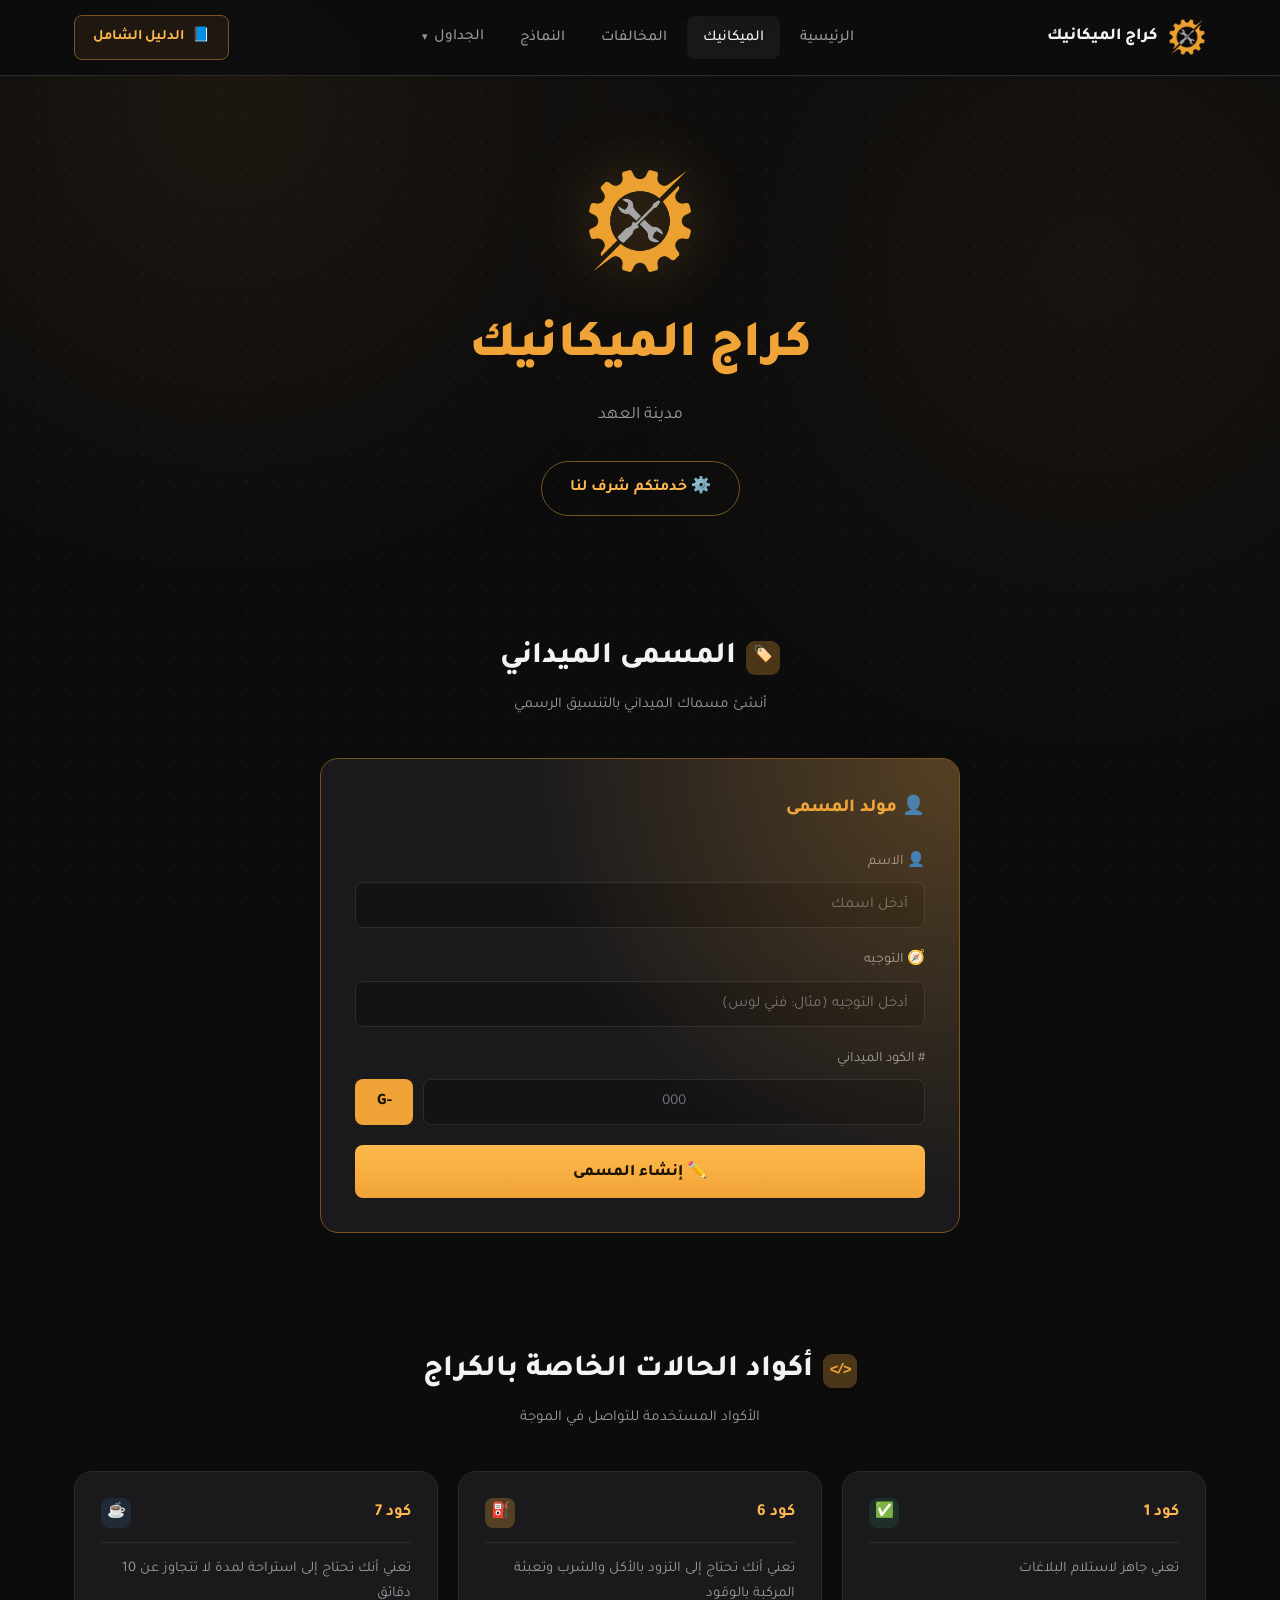
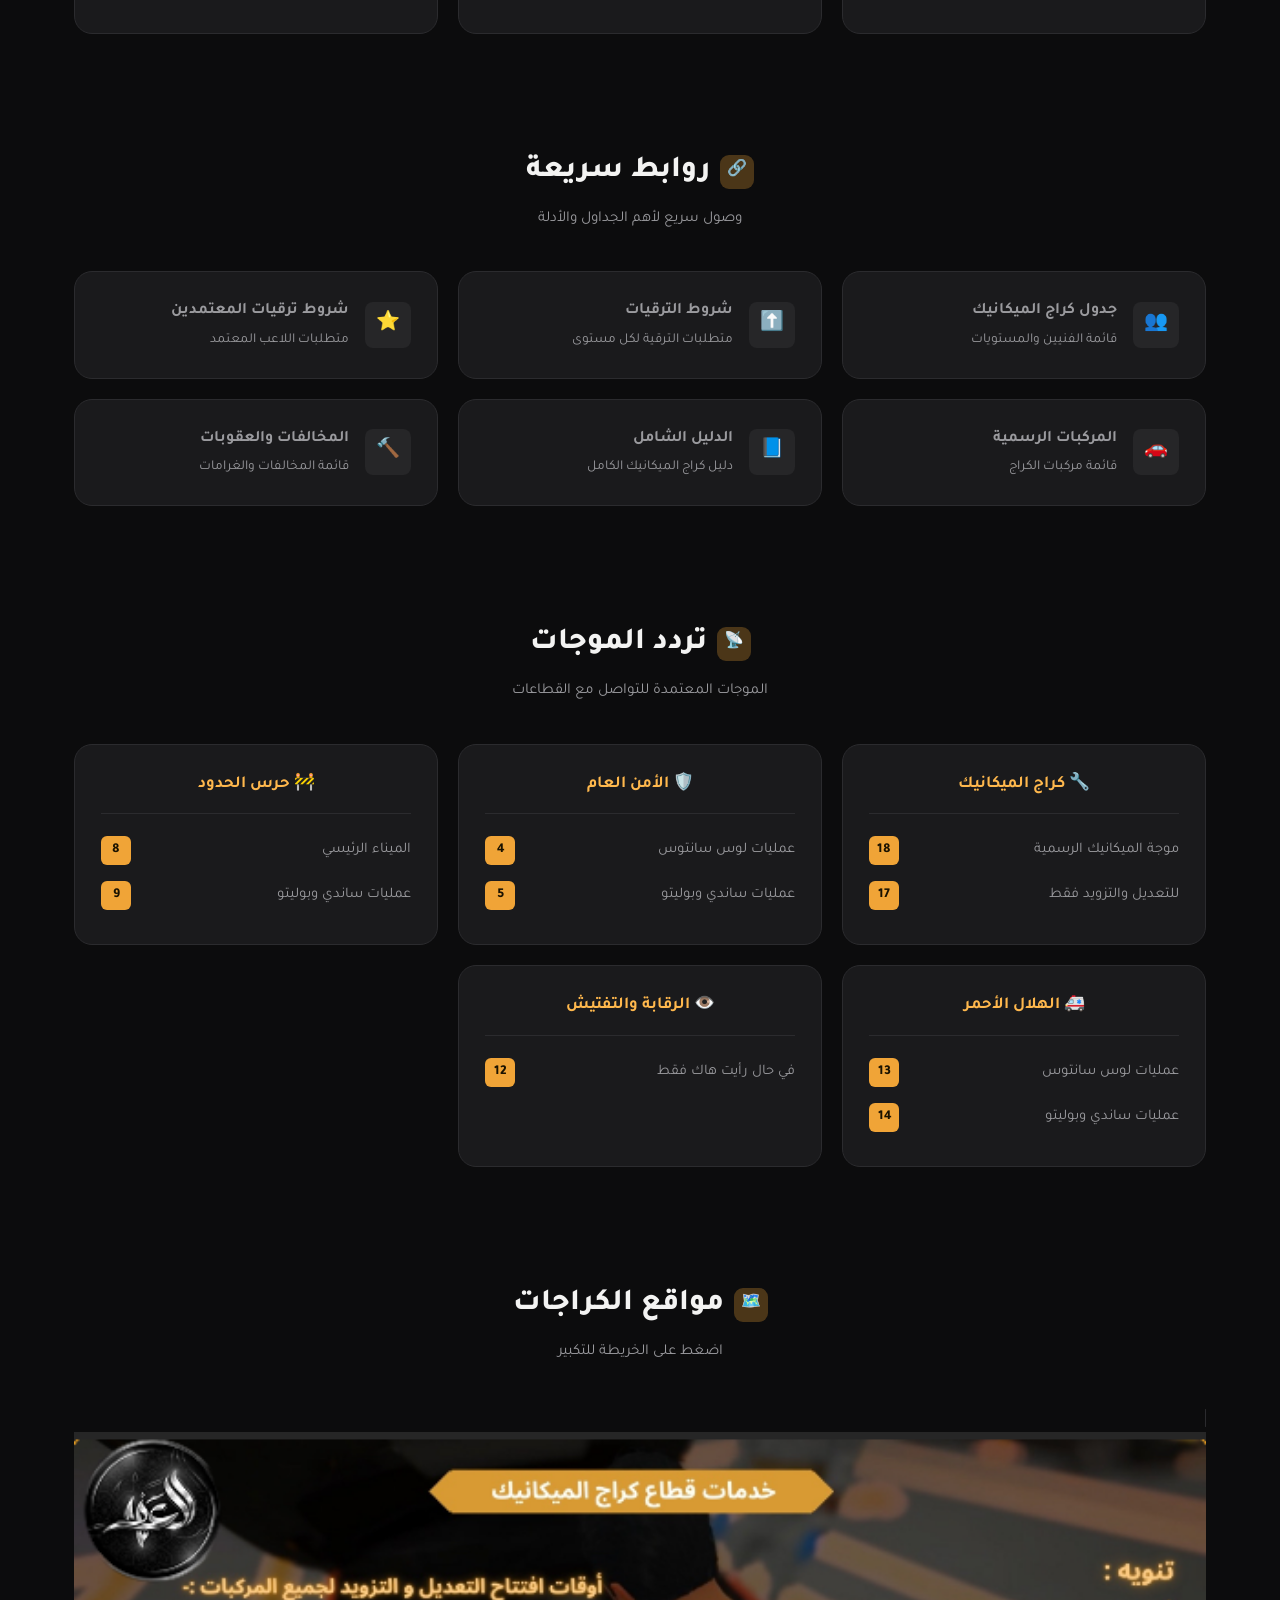
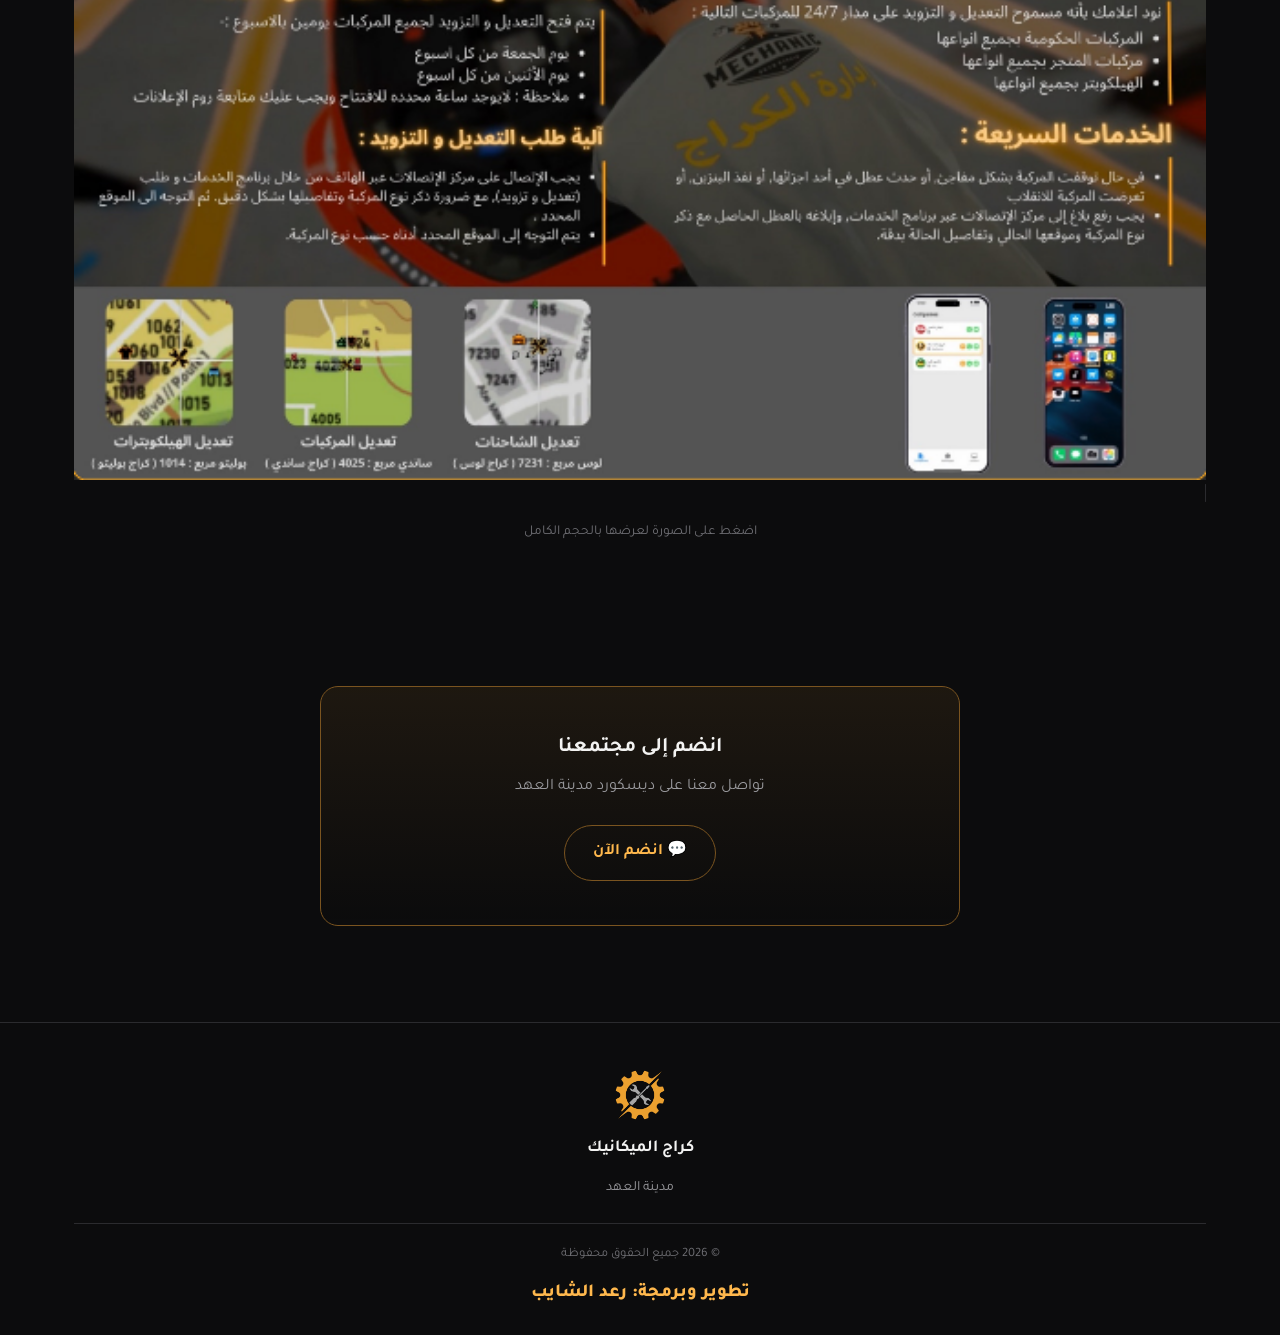
==== index.html @ 624be12e "Add files via upload" ====
<!DOCTYPE html>
<html lang="ar" dir="rtl">
<head>
<meta charset="UTF-8">
<meta name="viewport" content="width=device-width, initial-scale=1.0">
<title>كراج الميكانيك - مدينة العهد</title>
<link rel="icon" href="logo.png" type="image/png">
<link rel="stylesheet" href="style.css">
</head>
<body>

<!-- ============== الهيدر ============== -->
<header class="site-header">
  <div class="container">
    <a href="index.html" class="brand">
      <img src="logo.png" class="logo-mark" alt="شعار كراج الميكانيك">
      كراج الميكانيك
    </a>

    <nav class="main-nav">
      <a href="index.html">الرئيسية</a>
      <a href="index.html" class="active">الميكانيك</a>
      <a href="laws.html">المخالفات</a>
      <a href="forms.html">النماذج</a>

      <div class="nav-drop">
        <button type="button">
          الجداول <span class="chev">▾</span>
        </button>
        <div class="nav-drop-menu">
          <a href="https://docs.google.com/spreadsheets/d/19WAA7KQZZ2siRXvMGNuiGSErWM-Z2cH6ZtHa5cfqFQI/edit?gid=641894827#gid=641894827" target="_blank" rel="noopener">جدول كراج الميكانيك</a>
          <a href="https://docs.google.com/spreadsheets/d/19WAA7KQZZ2siRXvMGNuiGSErWM-Z2cH6ZtHa5cfqFQI/edit?gid=614708762#gid=614708762" target="_blank" rel="noopener">شروط الترقيات</a>
          <a href="https://docs.google.com/spreadsheets/d/19WAA7KQZZ2siRXvMGNuiGSErWM-Z2cH6ZtHa5cfqFQI/edit?gid=412218856#gid=412218856" target="_blank" rel="noopener">شروط ترقيات المعتمدين</a>
          <a href="https://docs.google.com/spreadsheets/d/19WAA7KQZZ2siRXvMGNuiGSErWM-Z2cH6ZtHa5cfqFQI/edit?gid=1461460125#gid=1461460125" target="_blank" rel="noopener">المركبات الرسمية</a>
        </div>
      </div>
    </nav>

    <a class="header-cta" href="#" target="_blank" rel="noopener">
      📘 <span class="cta-text">الدليل الشامل</span>
    </a>

    <button class="nav-toggle" aria-label="فتح القائمة">☰</button>
  </div>
</header>

<!-- ============== الهيرو ============== -->
<section class="hero">
  <div class="container">
    <img src="logo.png" class="hero-mark" alt="كراج الميكانيك">
    <h1>كراج الميكانيك</h1>
    <p class="hero-sub">مدينة العهد</p>
    <a href="#generator" class="pill-btn">⚙️ خدمتكم شرف لنا</a>
  </div>
</section>

<!-- ============== مولد المسمى الميداني ============== -->
<section class="section" id="generator">
  <div class="container">
    <div class="section-head">
      <h2><span class="icon-tag">🏷️</span> المسمى الميداني</h2>
      <p>أنشئ مسماك الميداني بالتنسيق الرسمي</p>
    </div>

    <div class="generator-wrap">
      <div class="generator-card">
        <div class="generator-title">👤 مولد المسمى</div>

        <form id="callsign-form" novalidate>
          <div class="field">
            <label for="callsign-name">👤 الاسم</label>
            <input type="text" id="callsign-name" placeholder="أدخل اسمك" required>
          </div>

          <div class="field">
            <label for="callsign-direction">🧭 التوجيه</label>
            <input type="text" id="callsign-direction" placeholder="أدخل التوجيه (مثال: فني لوس)" required>
          </div>

          <div class="field">
            <label for="callsign-code"># الكود الميداني</label>
            <div class="code-field">
              <input type="text" id="callsign-code" placeholder="000" inputmode="numeric" maxlength="3" required>
              <span class="code-prefix">-G</span>
            </div>
          </div>

          <button type="submit" class="btn-primary">✏️ إنشاء المسمى</button>
        </form>

        <div class="result-box" id="callsign-result">
          <div class="result-text" id="callsign-result-text"></div>
          <button type="button" class="btn-secondary" id="callsign-copy">📋 نسخ المسمى</button>
        </div>
      </div>
    </div>
  </div>
</section>

<!-- ============== أكواد الحالات ============== -->
<section class="section">
  <div class="container">
    <div class="section-head">
      <h2><span class="icon-tag">&lt;/&gt;</span> أكواد الحالات الخاصة بالكراج</h2>
      <p>الأكواد المستخدمة للتواصل في الموجة</p>
    </div>

    <div class="grid grid-3">
      <div class="card code-card">
        <div class="code-card-top">
          <strong>كود 1</strong>
          <span class="badge-icon ready">✅</span>
        </div>
        <p>تعني جاهز لاستلام البلاغات</p>
      </div>

      <div class="card code-card">
        <div class="code-card-top">
          <strong>كود 6</strong>
          <span class="badge-icon fuel">⛽</span>
        </div>
        <p>تعني أنك تحتاج إلى التزود بالأكل والشرب وتعبئة المركبة بالوقود</p>
      </div>

      <div class="card code-card">
        <div class="code-card-top">
          <strong>كود 7</strong>
          <span class="badge-icon break">☕</span>
        </div>
        <p>تعني أنك تحتاج إلى استراحة لمدة لا تتجاوز عن 10 دقائق</p>
      </div>
    </div>
  </div>
</section>

<!-- ============== روابط سريعة ============== -->
<section class="section">
  <div class="container">
    <div class="section-head">
      <h2><span class="icon-tag">🔗</span> روابط سريعة</h2>
      <p>وصول سريع لأهم الجداول والأدلة</p>
    </div>

    <div class="grid grid-3">
      <a class="card link-card" href="https://docs.google.com/spreadsheets/d/19WAA7KQZZ2siRXvMGNuiGSErWM-Z2cH6ZtHa5cfqFQI/edit?gid=641894827#gid=641894827" target="_blank" rel="noopener">
        <span class="icon-circle">👥</span>
        <span>
          <strong>جدول كراج الميكانيك</strong>
          <span>قائمة الفنيين والمستويات</span>
        </span>
      </a>

      <a class="card link-card" href="https://docs.google.com/spreadsheets/d/19WAA7KQZZ2siRXvMGNuiGSErWM-Z2cH6ZtHa5cfqFQI/edit?gid=614708762#gid=614708762" target="_blank" rel="noopener">
        <span class="icon-circle">⬆️</span>
        <span>
          <strong>شروط الترقيات</strong>
          <span>متطلبات الترقية لكل مستوى</span>
        </span>
      </a>

      <a class="card link-card" href="https://docs.google.com/spreadsheets/d/19WAA7KQZZ2siRXvMGNuiGSErWM-Z2cH6ZtHa5cfqFQI/edit?gid=412218856#gid=412218856" target="_blank" rel="noopener">
        <span class="icon-circle">⭐</span>
        <span>
          <strong>شروط ترقيات المعتمدين</strong>
          <span>متطلبات اللاعب المعتمد</span>
        </span>
      </a>

      <a class="card link-card" href="https://docs.google.com/spreadsheets/d/19WAA7KQZZ2siRXvMGNuiGSErWM-Z2cH6ZtHa5cfqFQI/edit?gid=1461460125#gid=1461460125" target="_blank" rel="noopener">
        <span class="icon-circle">🚗</span>
        <span>
          <strong>المركبات الرسمية</strong>
          <span>قائمة مركبات الكراج</span>
        </span>
      </a>

      <a class="card link-card" href="#" target="_blank" rel="noopener">
        <span class="icon-circle">📘</span>
        <span>
          <strong>الدليل الشامل</strong>
          <span>دليل كراج الميكانيك الكامل</span>
        </span>
      </a>

      <a class="card link-card" href="laws.html">
        <span class="icon-circle">🔨</span>
        <span>
          <strong>المخالفات والعقوبات</strong>
          <span>قائمة المخالفات والغرامات</span>
        </span>
      </a>
    </div>
  </div>
</section>

<!-- ============== تردد الموجات ============== -->
<section class="section">
  <div class="container">
    <div class="section-head">
      <h2><span class="icon-tag">📡</span> تردد الموجات</h2>
      <p>الموجات المعتمدة للتواصل مع القطاعات</p>
    </div>

    <div class="grid grid-3">
      <div class="card freq-card">
        <strong class="freq-title">🔧 كراج الميكانيك</strong>
        <div class="freq-row"><span>موجة الميكانيك الرسمية</span><span class="freq-num">18</span></div>
        <div class="freq-row"><span>للتعديل والتزويد فقط</span><span class="freq-num">17</span></div>
      </div>

      <div class="card freq-card">
        <strong class="freq-title">🛡️ الأمن العام</strong>
        <div class="freq-row"><span>عمليات لوس سانتوس</span><span class="freq-num">4</span></div>
        <div class="freq-row"><span>عمليات ساندي وبوليتو</span><span class="freq-num">5</span></div>
      </div>

      <div class="card freq-card">
        <strong class="freq-title">🚧 حرس الحدود</strong>
        <div class="freq-row"><span>الميناء الرئيسي</span><span class="freq-num">8</span></div>
        <div class="freq-row"><span>عمليات ساندي وبوليتو</span><span class="freq-num">9</span></div>
      </div>

      <div class="card freq-card">
        <strong class="freq-title">🚑 الهلال الأحمر</strong>
        <div class="freq-row"><span>عمليات لوس سانتوس</span><span class="freq-num">13</span></div>
        <div class="freq-row"><span>عمليات ساندي وبوليتو</span><span class="freq-num">14</span></div>
      </div>

      <div class="card freq-card">
        <strong class="freq-title">👁️ الرقابة والتفتيش</strong>
        <div class="freq-row"><span>في حال رأيت هاك فقط</span><span class="freq-num">12</span></div>
      </div>
    </div>
  </div>
</section>

<!-- ============== مواقع الكراجات ============== -->
<section class="section">
  <div class="container">
    <div class="section-head">
      <h2><span class="icon-tag">🗺️</span> مواقع الكراجات</h2>
      <p>اضغط على الخريطة للتكبير</p>
    </div>

    <a class="map-frame" href="locations-map.png" target="_blank" rel="noopener">
      <img src="locations-map.png" alt="خدمات ومواقع كراج الميكانيك">
    </a>
    <p class="map-hint">اضغط على الصورة لعرضها بالحجم الكامل</p>

  </div>
</section>

<!-- ============== ديسكورد ============== -->
<section class="section">
  <div class="container">
    <div class="discord-card">
      <h3>انضم إلى مجتمعنا</h3>
      <p>تواصل معنا على ديسكورد مدينة العهد</p>
      <a class="pill-btn" href="https://discord.gg/a14" target="_blank" rel="noopener">💬 انضم الآن</a>
    </div>
  </div>
</section>

<!-- ============== الفوتر ============== -->
<footer class="site-footer">
  <div class="container">
    <img src="logo.png" class="logo-mark" alt="كراج الميكانيك">
    <strong>كراج الميكانيك</strong>
    <p class="footer-sub">مدينة العهد</p>
    <div class="footer-legal">© 2026 جميع الحقوق محفوظة</div>
    <div class="footer-dev">تطوير وبرمجة: رعد الشايب</div>
  </div>
</footer>

<script src="script.js"></script>
</body>
</html>
---- style.css ----
/* =========================================================
  كراج الميكانيك — مدينة العهد
   ملف التصميم الرئيسي (مشترك بين كل الصفحات)
   ========================================================= */

@import url('https://fonts.googleapis.com/css2?family=Tajawal:wght@400;500;700;800;900&display=swap');

:root {
  --bg: #0c0c0d;
  --bg-soft: #131315;
  --card: #1a1a1c;
  --card-border: #2b2b2e;
  --card-border-hover: #3a3a3d;
  --text: #f3f3f2;
  --text-muted: #9a9a9e;
  --text-faint: #6f6f74;

  --accent: #f0a437;
  --accent-strong: #ffb84d;
  --accent-dim: #7a5420;
  --accent-glow: rgba(240, 164, 55, 0.28);

  --danger: #ff6161;
  --danger-soft: rgba(255, 97, 97, 0.12);
  --success: #3ecf8e;
  --success-soft: rgba(62, 207, 142, 0.12);
  --info: #4fa8ff;
  --info-soft: rgba(79, 168, 255, 0.12);

  --radius-lg: 18px;
  --radius-md: 12px;
  --radius-sm: 8px;

  --container: 1180px;
  --header-h: 76px;
}

* { box-sizing: border-box; }

html {
  scroll-behavior: smooth;
  scroll-padding-top: var(--header-h);
}

body {
  margin: 0;
  background: var(--bg);
  color: var(--text);
  font-family: 'Tajawal', 'Segoe UI', Tahoma, sans-serif;
  direction: rtl;
  line-height: 1.7;
  -webkit-font-smoothing: antialiased;
}

/* خلفية نقطية خفيفة تعطي عمق بدون تشتيت */
body::before {
  content: "";
  position: fixed;
  inset: 0;
  z-index: -1;
  background-image:
    radial-gradient(circle at 18% 12%, rgba(240,164,55,0.07), transparent 40%),
    radial-gradient(circle at 85% 30%, rgba(240,164,55,0.05), transparent 45%),
    radial-gradient(rgba(255,255,255,0.035) 1px, transparent 1px);
  background-size: auto, auto, 26px 26px;
}

img { max-width: 100%; display: block; }
a { color: inherit; text-decoration: none; }
ul { margin: 0; padding: 0; list-style: none; }
button { font-family: inherit; cursor: pointer; }
input { font-family: inherit; }

.container {
  width: 100%;
  max-width: var(--container);
  margin: 0 auto;
  padding: 0 24px;
}

:focus-visible {
  outline: 2px solid var(--accent);
  outline-offset: 3px;
}

/* ---------------------------------------------------------
   الهيدر / شريط التنقل
--------------------------------------------------------- */
.site-header {
  position: sticky;
  top: 0;
  z-index: 100;
  height: var(--header-h);
  display: flex;
  align-items: center;
  background: rgba(12,12,13,0.85);
  backdrop-filter: blur(10px);
  border-bottom: 1px solid var(--card-border);
}

.site-header .container {
  display: flex;
  align-items: center;
  justify-content: space-between;
  gap: 20px;
}

.brand {
  display: flex;
  align-items: center;
  gap: 10px;
  font-weight: 800;
  font-size: 1.05rem;
  white-space: nowrap;
}

.brand .logo-mark {
  width: 38px;
  height: 38px;
  flex-shrink: 0;
}

.main-nav {
  display: flex;
  align-items: center;
  gap: 4px;
  flex: 1;
  justify-content: center;
}

.main-nav a, .main-nav .nav-drop > button {
  display: inline-flex;
  align-items: center;
  gap: 6px;
  padding: 9px 16px;
  border-radius: var(--radius-sm);
  color: var(--text-muted);
  font-weight: 500;
  font-size: 0.95rem;
  background: none;
  border: none;
  transition: background .15s ease, color .15s ease;
}

.main-nav a:hover,
.main-nav .nav-drop > button:hover,
.main-nav a.active {
  color: var(--text);
  background: rgba(255,255,255,0.05);
}

.nav-drop { position: relative; }

.nav-drop .chev { font-size: .7rem; transition: transform .15s ease; }
.nav-drop.open .chev { transform: rotate(180deg); }

.nav-drop-menu {
  position: absolute;
  top: calc(100% + 10px);
  right: 0;
  min-width: 240px;
  background: var(--card);
  border: 1px solid var(--card-border);
  border-radius: var(--radius-md);
  padding: 8px;
  display: none;
  flex-direction: column;
  gap: 2px;
  box-shadow: 0 18px 40px rgba(0,0,0,0.45);
}

.nav-drop.open .nav-drop-menu { display: flex; }

.nav-drop-menu a {
  padding: 10px 12px;
  border-radius: var(--radius-sm);
  font-size: .9rem;
  color: var(--text-muted);
}
.nav-drop-menu a:hover { background: rgba(255,255,255,0.06); color: var(--text); }

.header-cta {
  flex-shrink: 0;
  display: inline-flex;
  align-items: center;
  gap: 8px;
  padding: 9px 18px;
  border-radius: var(--radius-sm);
  border: 1px solid var(--accent-dim);
  color: var(--accent-strong);
  font-weight: 700;
  font-size: .9rem;
  background: rgba(240,164,55,0.08);
  transition: background .15s ease, transform .15s ease;
}
.header-cta:hover { background: rgba(240,164,55,0.16); transform: translateY(-1px); }

.nav-toggle {
  display: none;
  background: none;
  border: 1px solid var(--card-border);
  border-radius: var(--radius-sm);
  color: var(--text);
  width: 42px;
  height: 42px;
  font-size: 1.2rem;
}

/* ---------------------------------------------------------
   الهيرو
--------------------------------------------------------- */
.hero {
  padding: 90px 0 60px;
  text-align: center;
}

.hero-mark {
  width: 110px;
  height: 110px;
  margin: 0 auto 28px;
  filter: drop-shadow(0 0 30px var(--accent-glow));
}

.hero h1 {
  font-size: clamp(2.2rem, 5vw, 3.2rem);
  font-weight: 900;
  color: var(--accent);
  margin: 0 0 10px;
  letter-spacing: -0.5px;
}

.hero .hero-sub {
  color: var(--text-muted);
  font-size: 1.1rem;
  margin: 0 0 30px;
}

.pill-btn {
  display: inline-flex;
  align-items: center;
  gap: 10px;
  padding: 13px 28px;
  border: 1px solid var(--accent-dim);
  border-radius: 999px;
  color: var(--accent-strong);
  font-weight: 700;
}

/* ---------------------------------------------------------
   عناوين الأقسام
--------------------------------------------------------- */
.section { padding: 56px 0; }
.section-head { text-align: center; margin-bottom: 40px; }

.section-head h2 {
  font-size: clamp(1.5rem, 3vw, 1.9rem);
  font-weight: 800;
  margin: 0 0 8px;
  display: flex;
  align-items: center;
  justify-content: center;
  gap: 10px;
}

.section-head .icon-tag {
  display: inline-flex;
  width: 34px; height: 34px;
  align-items: center; justify-content: center;
  border-radius: 9px;
  background: var(--accent-glow);
  color: var(--accent);
  font-size: 1rem;
}

.section-head p {
  color: var(--text-muted);
  margin: 0;
  font-size: .95rem;
}

/* ---------------------------------------------------------
   مولّد المسمى الميداني
--------------------------------------------------------- */
.generator-wrap { max-width: 640px; margin: 0 auto; }

.generator-card {
  background: var(--card);
  border: 1px solid var(--accent-dim);
  border-radius: var(--radius-lg);
  padding: 34px;
  position: relative;
  overflow: hidden;
}

.generator-card::after {
  content: "";
  position: absolute;
  inset: 0;
  background: radial-gradient(circle at 100% 0%, var(--accent-glow), transparent 55%);
  pointer-events: none;
}

.generator-title {
  display: flex;
  align-items: center;
  gap: 10px;
  font-weight: 800;
  color: var(--accent);
  font-size: 1.15rem;
  margin-bottom: 26px;
}

.field { margin-bottom: 20px; }

.field label {
  display: flex;
  align-items: center;
  gap: 6px;
  font-size: .9rem;
  color: var(--text-muted);
  margin-bottom: 8px;
}

.field input {
  width: 100%;
  background: var(--bg-soft);
  border: 1px solid var(--card-border);
  border-radius: var(--radius-sm);
  padding: 13px 16px;
  color: var(--text);
  font-size: .95rem;
  transition: border-color .15s ease;
}

.field input:focus { border-color: var(--accent); }
.field input::placeholder { color: var(--text-faint); }

.code-field { display: flex; gap: 10px; }
.code-field input { text-align: center; }
.code-prefix {
  flex-shrink: 0;
  min-width: 58px;
  display: flex;
  align-items: center;
  justify-content: center;
  background: var(--accent);
  color: #1a1200;
  font-weight: 800;
  border-radius: var(--radius-sm);
}

.btn-primary {
  width: 100%;
  padding: 15px;
  border: none;
  border-radius: var(--radius-sm);
  background: linear-gradient(180deg, var(--accent-strong), var(--accent));
  color: #1a1200;
  font-weight: 800;
  font-size: 1rem;
  display: flex; align-items: center; justify-content: center; gap: 8px;
  transition: filter .15s ease, transform .15s ease;
}
.btn-primary:hover { filter: brightness(1.08); transform: translateY(-1px); }

.result-box {
  margin-top: 22px;
  display: none;
  background: var(--bg-soft);
  border: 1px dashed var(--card-border-hover);
  border-radius: var(--radius-sm);
  padding: 18px;
  text-align: center;
}
.result-box.show { display: block; }
.result-box .result-text {
  font-weight: 800;
  font-size: 1.1rem;
  color: var(--accent-strong);
  margin-bottom: 14px;
  word-break: break-word;
  direction: ltr;
}

.btn-secondary {
  width: 100%;
  padding: 12px;
  border-radius: var(--radius-sm);
  border: 1px solid var(--card-border-hover);
  background: transparent;
  color: var(--text);
  font-weight: 700;
  display: flex; align-items: center; justify-content: center; gap: 8px;
}
.btn-secondary:hover { background: rgba(255,255,255,0.05); }

/* ---------------------------------------------------------
   شبكات البطاقات (عام)
--------------------------------------------------------- */
.grid {
  display: grid;
  gap: 20px;
}
.grid-3 { grid-template-columns: repeat(3, 1fr); }
.grid-2 { grid-template-columns: repeat(2, 1fr); }

.card {
  background: var(--card);
  border: 1px solid var(--card-border);
  border-radius: var(--radius-lg);
  padding: 26px;
  transition: border-color .15s ease, transform .15s ease;
}
.card:hover { border-color: var(--card-border-hover); }

/* بطاقات أكواد الحالات */
.code-card .code-card-top {
  display: flex; align-items: center; justify-content: space-between;
  padding-bottom: 14px; margin-bottom: 14px;
  border-bottom: 1px solid var(--card-border);
}
.code-card .code-card-top strong { font-size: 1.05rem; color: var(--accent-strong); }
.code-card .code-card-top .badge-icon {
  width: 30px; height: 30px; border-radius: 8px;
  display: flex; align-items: center; justify-content: center;
  font-size: .95rem;
}
.badge-icon.ready { background: var(--success-soft); color: var(--success); }
.badge-icon.fuel { background: var(--accent-glow); color: var(--accent); }
.badge-icon.break { background: var(--info-soft); color: var(--info); }
.code-card p { margin: 0; color: var(--text-muted); font-size: .92rem; }

/* بطاقات الروابط السريعة */
.link-card {
  display: flex; align-items: center; gap: 16px;
}
.link-card .icon-circle {
  width: 46px; height: 46px; flex-shrink: 0;
  border-radius: var(--radius-sm);
  background: rgba(255,255,255,0.05);
  display: flex; align-items: center; justify-content: center;
  font-size: 1.2rem;
}
.link-card strong { display: block; font-size: 1rem; margin-bottom: 3px; }
.link-card span { display: block; color: var(--text-muted); font-size: .85rem; }
.link-card:hover .icon-circle { background: var(--accent-glow); }

/* بطاقات تردد الموجات */
.freq-card strong.freq-title {
  display: block; text-align: center;
  color: var(--accent-strong); font-size: 1.05rem;
  padding-bottom: 14px; margin-bottom: 14px;
  border-bottom: 1px solid var(--card-border);
}
.freq-row {
  display: flex; align-items: center; justify-content: space-between;
  padding: 8px 0; font-size: .92rem; color: var(--text-muted);
}
.freq-num {
  background: var(--accent);
  color: #1a1200;
  font-weight: 800;
  font-size: .85rem;
  min-width: 30px;
  text-align: center;
  padding: 3px 8px;
  border-radius: 6px;
}

/* ---------------------------------------------------------
   الفيديو
--------------------------------------------------------- */
.video-wrap {
  max-width: 860px; margin: 0 auto;
  border-radius: var(--radius-lg);
  overflow: hidden;
  border: 1px solid var(--card-border);
  background: #000;
}
.video-wrap video { width: 100%; display: block; }

/* ---------------------------------------------------------
   مواقع الكراجات
--------------------------------------------------------- */
.map-frame {
  border-radius: var(--radius-lg);
  overflow: hidden;
  border: 1px solid var(--card-border);
  margin-bottom: 4px;
  cursor: zoom-in;
}
.map-frame img { width: 100%; }
.map-hint { text-align: center; color: var(--text-faint); font-size: .85rem; margin-bottom: 30px; }

.services-panel {
  border: 1px solid var(--accent-dim);
  border-radius: var(--radius-lg);
  padding: 30px;
  background: var(--card);
}

.services-panel-title {
  display: inline-flex; align-items: center; gap: 10px;
  background: var(--accent);
  color: #1a1200;
  font-weight: 800;
  padding: 8px 20px;
  border-radius: 999px;
  margin-bottom: 26px;
}

.services-cols {
  display: grid;
  grid-template-columns: 1fr 1fr;
  gap: 30px;
}

.services-cols h4 {
  display: flex; align-items: center; gap: 8px;
  color: var(--accent-strong);
  font-size: 1rem;
  margin: 0 0 12px;
}

.services-cols ul li {
  position: relative;
  padding-right: 18px;
  margin-bottom: 8px;
  color: var(--text-muted);
  font-size: .92rem;
}
.services-cols ul li::before {
  content: "•";
  position: absolute; right: 0; color: var(--accent);
}

.note-box {
  background: var(--bg-soft);
  border-right: 3px solid var(--accent);
  padding: 14px 16px;
  border-radius: var(--radius-sm);
  font-size: .88rem;
  color: var(--text-muted);
  margin-bottom: 22px;
}

.locations-strip {
  display: grid;
  grid-template-columns: repeat(3, 1fr);
  gap: 16px;
  margin-top: 26px;
}
.location-thumb {
  text-align: center;
}
.location-thumb .thumb-img {
  aspect-ratio: 1.3/1;
  border-radius: var(--radius-sm);
  border: 1px solid var(--card-border);
  background:
    linear-gradient(135deg, rgba(240,164,55,0.12), rgba(255,255,255,0.02)),
    repeating-linear-gradient(0deg, rgba(255,255,255,0.03) 0 1px, transparent 1px 24px),
    repeating-linear-gradient(90deg, rgba(255,255,255,0.03) 0 1px, transparent 1px 24px);
  display: flex; align-items: center; justify-content: center;
  font-size: 1.4rem;
  margin-bottom: 8px;
  color: var(--accent);
}
.location-thumb strong { display: block; font-size: .88rem; }
.location-thumb span { display: block; font-size: .78rem; color: var(--text-faint); }

/* ---------------------------------------------------------
   ديسكورد
--------------------------------------------------------- */
.discord-card {
  max-width: 640px; margin: 0 auto;
  text-align: center;
  padding: 44px 30px;
  background: linear-gradient(180deg, rgba(240,164,55,0.08), transparent);
  border: 1px solid var(--accent-dim);
  border-radius: var(--radius-lg);
}
.discord-card h3 { margin: 0 0 8px; font-size: 1.3rem; }
.discord-card p { color: var(--text-muted); margin: 0 0 24px; }

/* ---------------------------------------------------------
   الفوتر
--------------------------------------------------------- */
.site-footer {
  border-top: 1px solid var(--card-border);
  padding: 46px 0 26px;
  text-align: center;
  margin-top: 40px;
}
.site-footer .logo-mark { width: 52px; height: 52px; margin: 0 auto 14px; }
.site-footer strong { display: block; font-size: 1.05rem; margin-bottom: 4px; }
.site-footer .footer-sub { color: var(--text-muted); font-size: .88rem; margin-bottom: 22px; }
.site-footer .footer-legal {
  color: var(--text-faint);
  font-size: .8rem;
  padding-top: 20px;
  border-top: 1px solid var(--card-border);
}
.site-footer .footer-dev {
  color: var(--accent-strong);
  font-size: 1.15rem;
  font-weight: 800;
  margin-top: 12px;
}

/* ---------------------------------------------------------
   صفحة المخالفات
--------------------------------------------------------- */
.page-title {
  text-align: center;
  padding: 60px 0 10px;
}
.page-title h1 {
  display: flex; align-items: center; justify-content: center; gap: 10px;
  font-size: clamp(1.7rem, 4vw, 2.2rem);
  font-weight: 800;
  color: var(--accent);
  margin: 0 0 8px;
}
.page-title p { color: var(--text-muted); margin: 0; }

.search-wrap {
  max-width: 640px;
  margin: 30px auto 24px;
  position: relative;
}
.search-wrap input {
  width: 100%;
  background: var(--card);
  border: 1px solid var(--card-border);
  border-radius: 999px;
  padding: 15px 50px 15px 20px;
  color: var(--text);
  font-size: .95rem;
}
.search-wrap input:focus { border-color: var(--accent); }
.search-wrap .search-icon {
  position: absolute; top: 50%; right: 20px; transform: translateY(-50%);
  color: var(--text-faint);
}

.filter-bar {
  display: flex;
  flex-wrap: wrap;
  gap: 10px;
  justify-content: center;
  margin-bottom: 44px;
}
.filter-btn {
  padding: 10px 20px;
  border-radius: 999px;
  border: 1px solid var(--card-border);
  background: var(--card);
  color: var(--text-muted);
  font-weight: 600;
  font-size: .88rem;
  transition: all .15s ease;
}
.filter-btn:hover { border-color: var(--card-border-hover); color: var(--text); }
.filter-btn.active {
  background: var(--accent);
  border-color: var(--accent);
  color: #1a1200;
}

.violations-list {
  display: flex;
  flex-direction: column;
  gap: 14px;
  padding-bottom: 60px;
}

.violation-card {
  background: var(--card);
  border: 1px solid var(--card-border);
  border-right: 4px solid var(--accent-dim);
  border-radius: var(--radius-md);
  padding: 20px 24px;
}
.violation-card[data-severity="فصل"] { border-right-color: var(--danger); }
.violation-card[data-severity="عالي"] { border-right-color: var(--accent); }
.violation-card[data-severity="متوسط"] { border-right-color: var(--info); }

.violation-top {
  display: flex;
  align-items: flex-start;
  justify-content: space-between;
  gap: 16px;
  margin-bottom: 10px;
}
.violation-top h3 {
  margin: 0;
  font-size: 1rem;
  font-weight: 700;
}
.violation-tag {
  flex-shrink: 0;
  font-size: .78rem;
  font-weight: 700;
  padding: 4px 12px;
  border-radius: 999px;
  background: var(--accent-glow);
  color: var(--accent-strong);
  white-space: nowrap;
}
.violation-card p {
  margin: 0;
  color: var(--text-muted);
  font-size: .9rem;
}
.violation-card p strong { color: var(--danger); font-weight: 700; }

.category-heading {
  font-size: 1rem;
  font-weight: 800;
  color: var(--accent-strong);
  margin: 30px 0 4px;
  padding-bottom: 10px;
  border-bottom: 1px solid var(--card-border);
}
.category-heading:first-child { margin-top: 0; }

.empty-state {
  text-align: center;
  padding: 60px 20px;
  color: var(--text-faint);
}

/* ---------------------------------------------------------
   صفحة النماذج
--------------------------------------------------------- */
.form-card {
  background: var(--card);
  border: 1px solid var(--card-border);
  border-radius: var(--radius-lg);
  padding: 28px;
}
.form-card h3 {
  display: flex; align-items: center; gap: 10px;
  margin: 0 0 8px;
  color: var(--accent-strong);
  font-size: 1.05rem;
}
.form-card p { color: var(--text-muted); font-size: .9rem; margin: 0 0 18px; }
.form-card a.pill-btn { padding: 10px 22px; font-size: .88rem; }

/* ---------------------------------------------------------
   صفحة التقارير الإدارية
--------------------------------------------------------- */
.reports-section { padding-top: 10px; }
.password-gate {
  max-width: 500px;
  margin: 0 auto;
  padding: 42px 34px;
  text-align: center;
  background: var(--card);
  border: 1px solid var(--card-border);
  border-radius: var(--radius-lg);
}
.gate-icon { font-size: 2.4rem; margin-bottom: 12px; }
.password-gate h2 { margin: 0 0 8px; }
.password-gate > p { color: var(--text-muted); margin: 0 0 24px; }
.gate-form { text-align: right; }
.gate-error { display: none; color: var(--danger); font-size: .85rem; margin: 10px 0 0; }
.gate-error.show { display: block; }
.gate-actions, .report-actions { display: flex; gap: 10px; margin-top: 18px; }
.gate-actions > *, .report-actions > * { flex: 1; text-align: center; }
.report-tabs, .sub-tabs { display: flex; flex-wrap: wrap; gap: 8px; margin-bottom: 22px; }
.report-tab, .sub-tab {
  border: 1px solid var(--card-border);
  background: var(--card);
  color: var(--text-muted);
  border-radius: var(--radius-sm);
  padding: 12px 15px;
  font: inherit;
  cursor: pointer;
}
.report-tab:hover, .sub-tab:hover, .report-tab.active, .sub-tab.active { border-color: var(--accent); color: var(--text); background: var(--accent-dim); }
.report-panel { display: none; }
.report-panel.active, .sub-panel.active { display: block; }
.report-panel > h2, .sub-panel > h2 { font-size: 1.35rem; margin: 0 0 18px; }
.sub-panel { display: none; }
.reports-form { background: var(--card); border: 1px solid var(--card-border); border-radius: var(--radius-lg); padding: 22px; }
.report-fields { display: grid; grid-template-columns: repeat(2, minmax(0, 1fr)); gap: 15px; }
.report-fields label, .yesno-field { display: flex; flex-direction: column; gap: 7px; color: var(--text-muted); font-size: .9rem; }
.report-fields input, .report-fields select, .report-fields textarea, .gate-form input {
  width: 100%; border: 1px solid var(--card-border); border-radius: var(--radius-sm); background: var(--bg-soft); color: var(--text); padding: 11px 12px; font: inherit; outline: none;
}
.report-fields input:focus, .report-fields select:focus, .report-fields textarea:focus, .gate-form input:focus { border-color: var(--accent); }
.report-fields textarea { resize: vertical; min-height: 86px; }
.time-field { display: flex; gap: 8px; align-items: stretch; }
.time-field > input { flex: 1; min-width: 0; }
.period-toggle { display: flex; border: 1px solid var(--card-border); border-radius: var(--radius-sm); overflow: hidden; background: var(--bg-soft); }
.period-toggle label { display: flex; align-items: center; justify-content: center; min-width: 38px; padding: 0 8px; color: var(--text-muted); cursor: pointer; }
.period-toggle label:has(input:checked) { background: var(--accent-dim); color: var(--text); }
.period-toggle input { position: absolute; opacity: 0; pointer-events: none; }
.report-fields .full-field, .report-fields .yesno-field { grid-column: 1 / -1; }
.yesno-field { border: 1px solid var(--card-border); padding: 12px; border-radius: var(--radius-sm); flex-direction: row; align-items: center; gap: 18px; }
.yesno-field legend { width: 100%; margin-bottom: 4px; }
.yesno-field label { flex-direction: row; align-items: center; color: var(--text); }
.report-result { white-space: pre-wrap; direction: rtl; text-align: right; margin: 20px 0 0; padding: 18px; border: 1px solid var(--accent-dim); border-radius: var(--radius-sm); background: var(--bg-soft); color: var(--text); font: inherit; line-height: 1.8; }
.report-actions button:disabled { opacity: .45; cursor: not-allowed; }
@media (max-width: 700px) {
  .report-fields { grid-template-columns: 1fr; }
  .report-fields .full-field, .report-fields .yesno-field { grid-column: auto; }
  .report-tabs, .sub-tabs { display: grid; grid-template-columns: 1fr 1fr; }
  .report-tab, .sub-tab { min-height: 52px; }
  .password-gate { padding: 30px 20px; }
}

/* ---------------------------------------------------------
   استجابة الشاشات
--------------------------------------------------------- */
@media (max-width: 900px) {
  .grid-3 { grid-template-columns: 1fr 1fr; }
  .services-cols { grid-template-columns: 1fr; }
}

@media (max-width: 760px) {
  .main-nav, .nav-drop-menu { display: none; }
  .nav-toggle { display: flex; align-items: center; justify-content: center; }

  .site-header.nav-open .main-nav {
    display: flex;
    position: absolute;
    top: var(--header-h);
    right: 0; left: 0;
    flex-direction: column;
    align-items: stretch;
    background: var(--bg-soft);
    border-bottom: 1px solid var(--card-border);
    padding: 10px;
    gap: 2px;
  }
  .site-header.nav-open .nav-drop-menu {
    display: flex;
    position: static;
    border: none;
    padding: 4px 0 4px 20px;
  }
  .site-header.nav-open .nav-drop.open .nav-drop-menu { display: flex; }

  .grid-3, .grid-2 { grid-template-columns: 1fr; }
  .locations-strip { grid-template-columns: 1fr 1fr; }
  .header-cta span.cta-text { display: none; }
}

@media (max-width: 480px) {
  .locations-strip { grid-template-columns: 1fr; }
  .violation-top { flex-direction: column; }
}
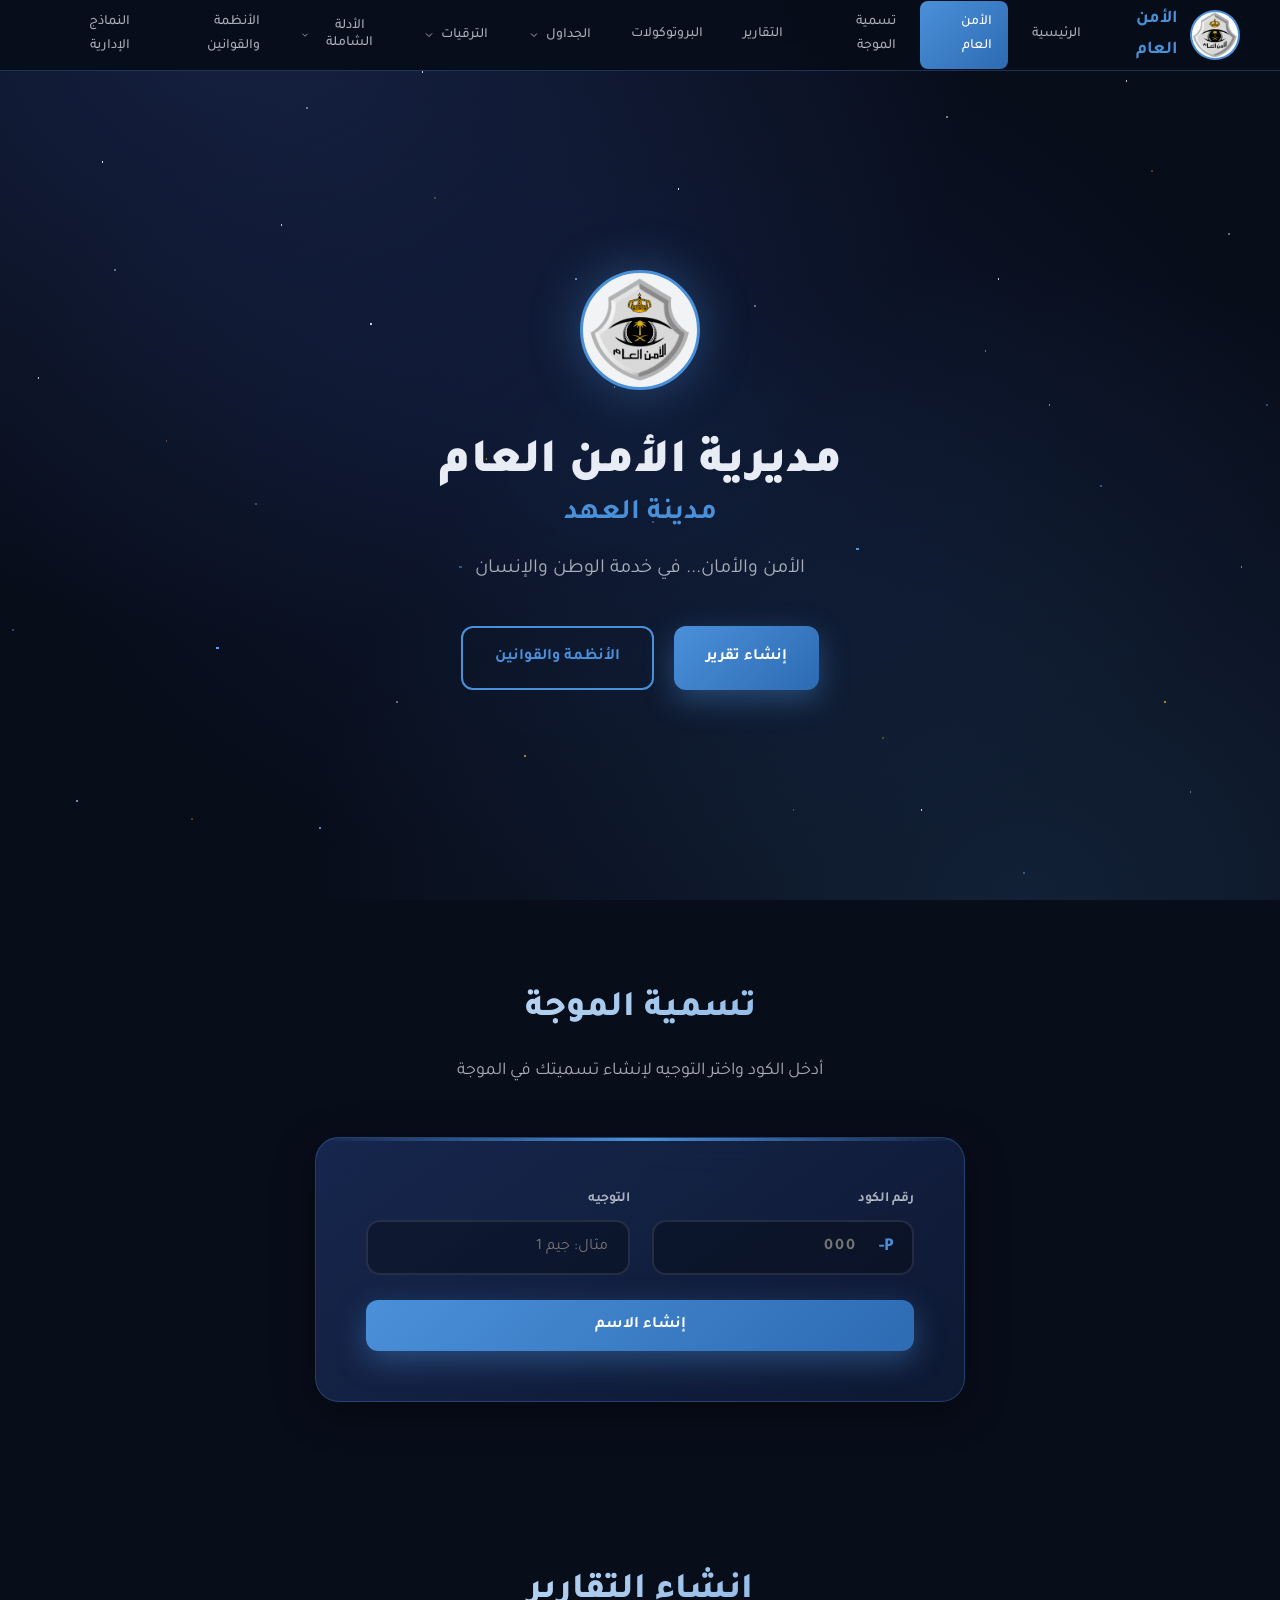
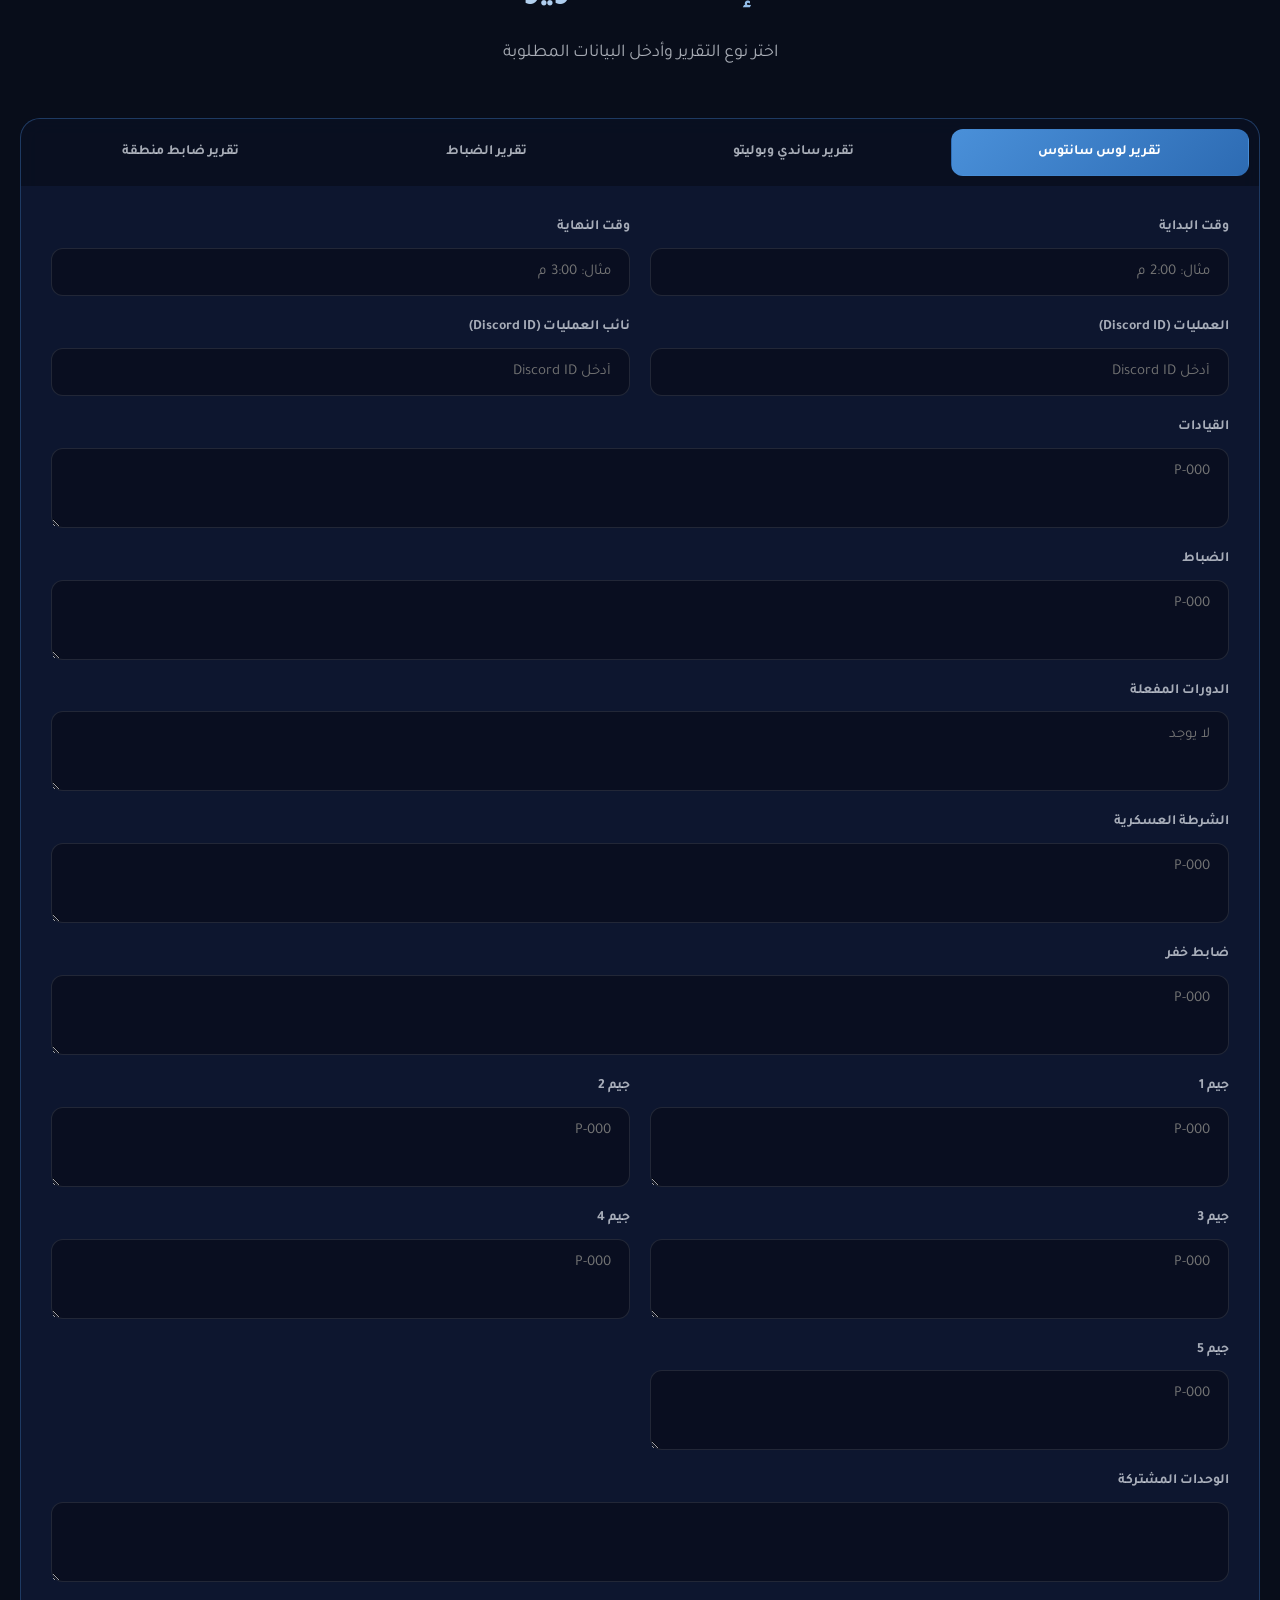
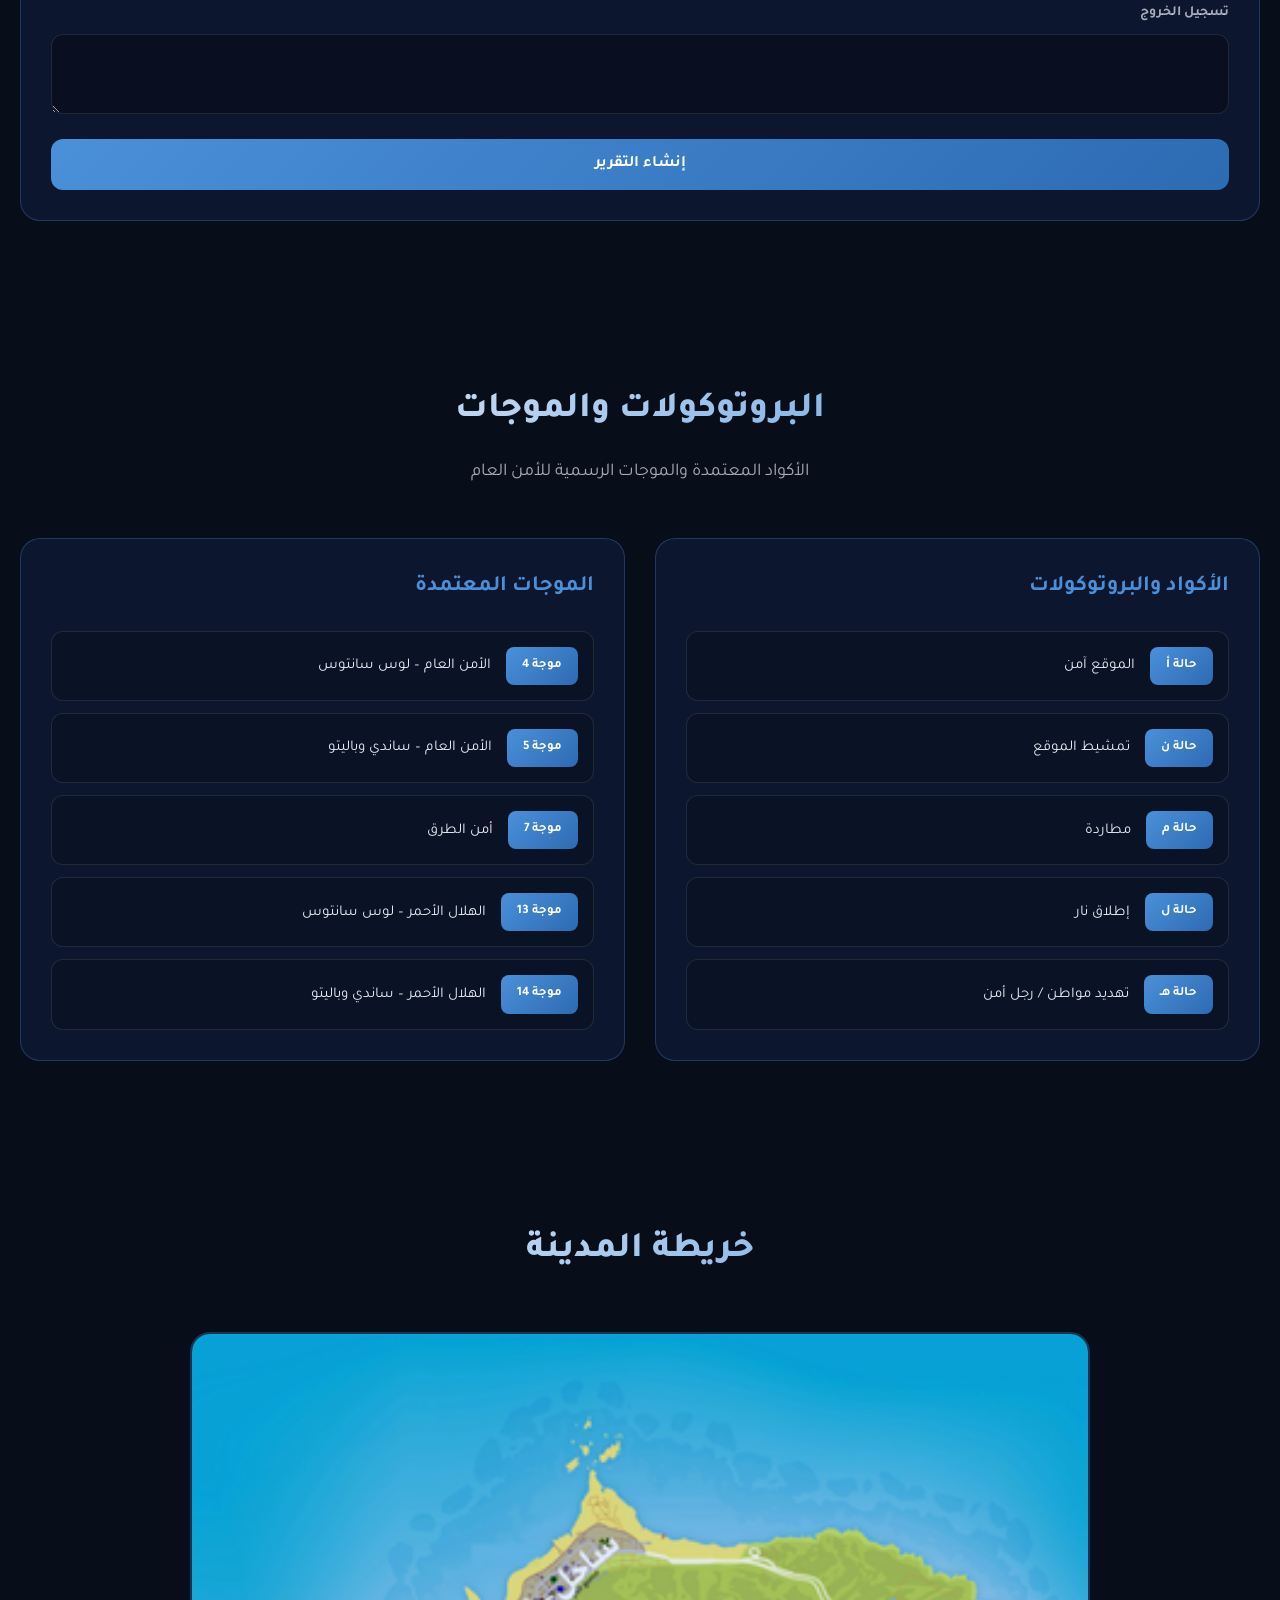
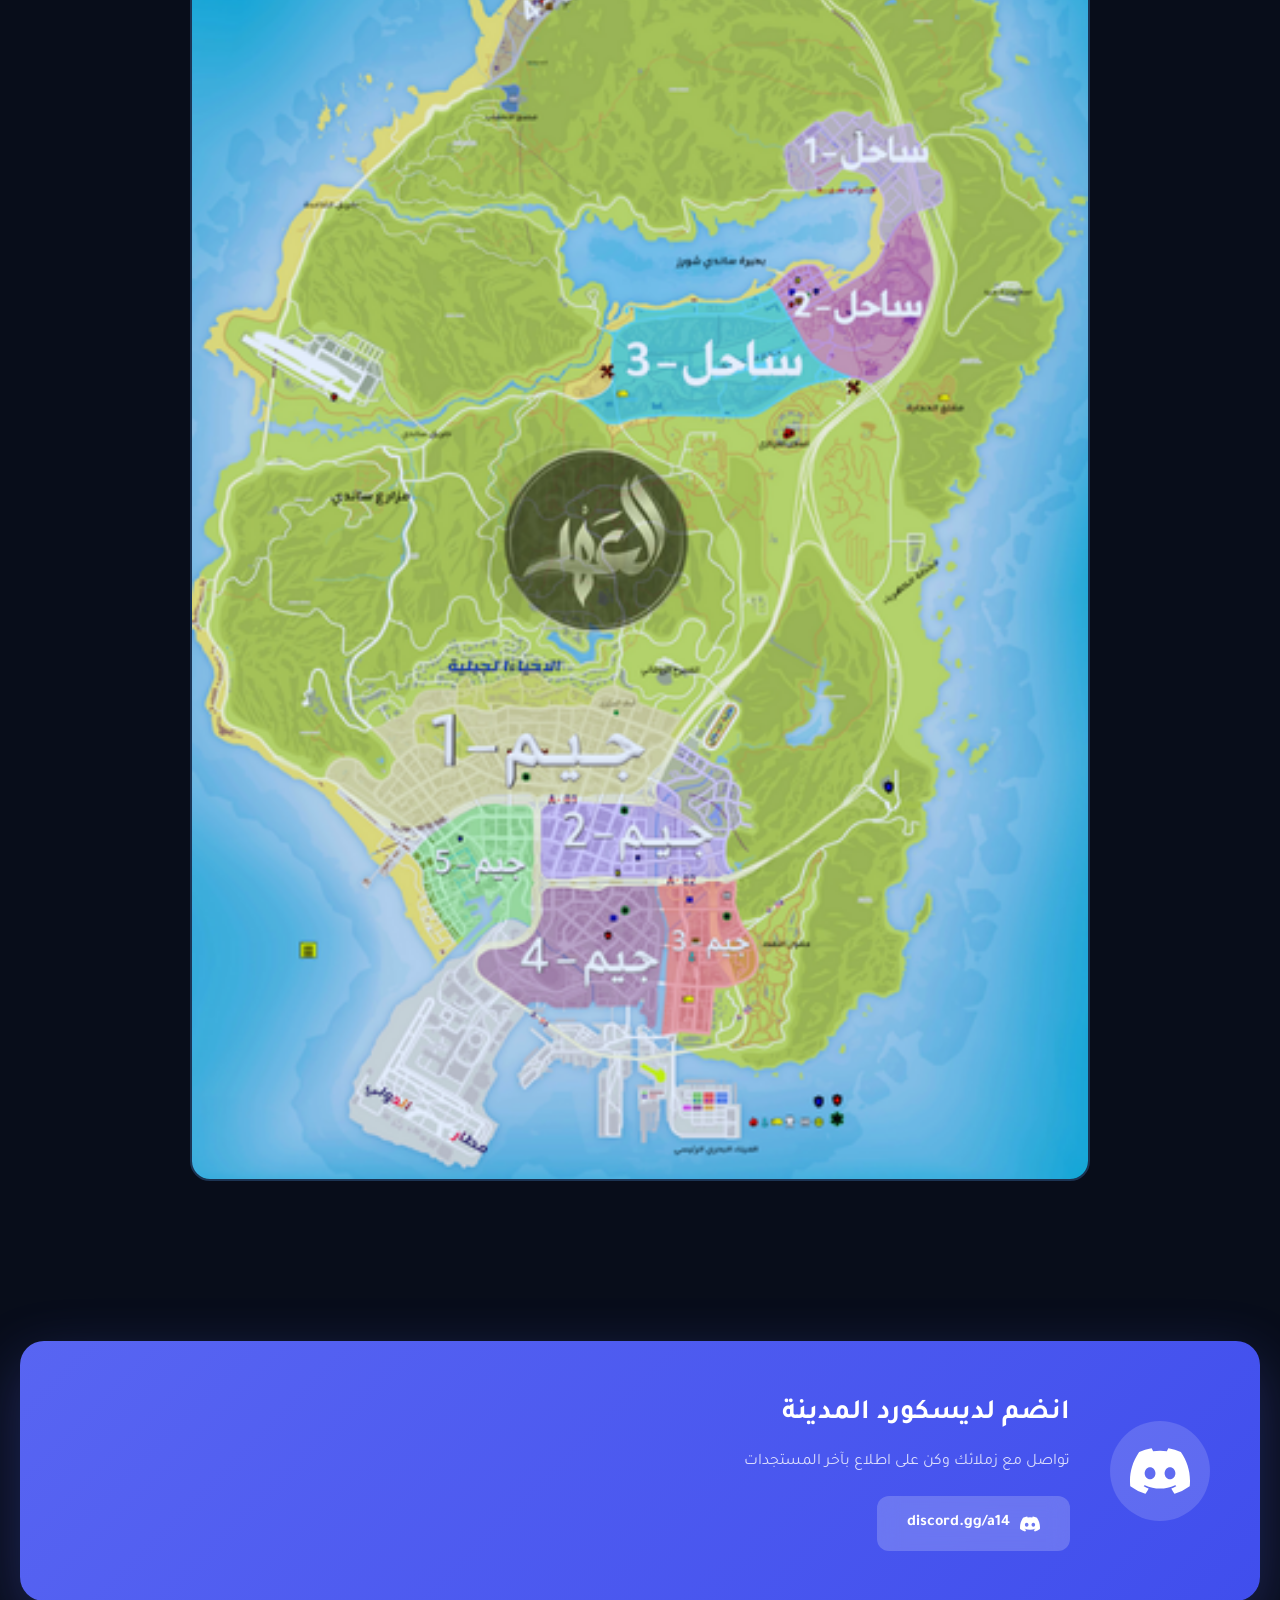
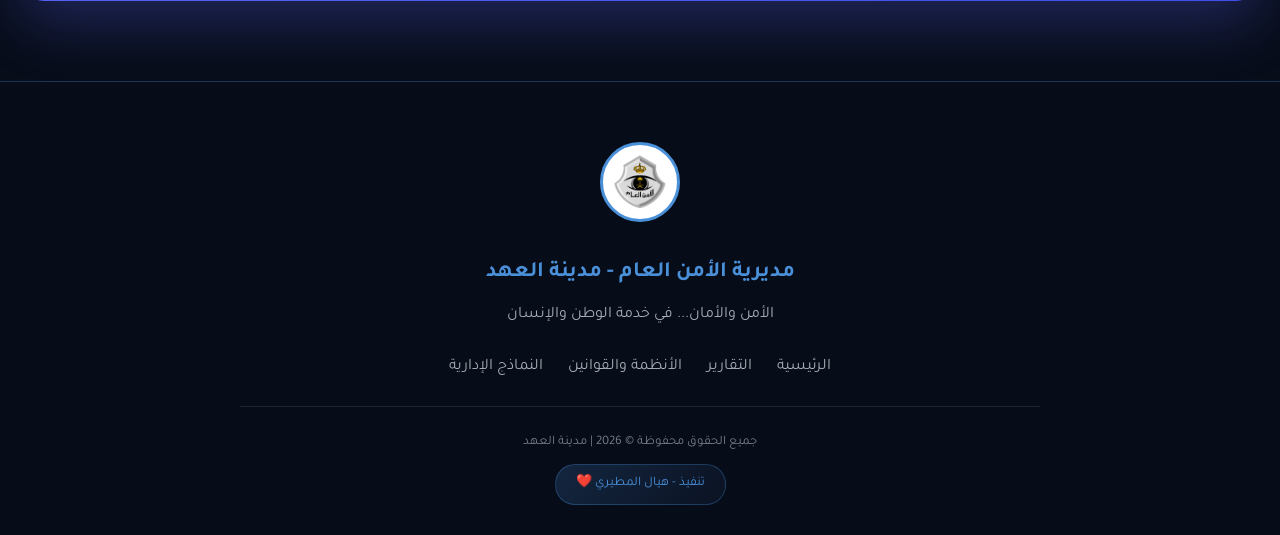
==== commit aa6c21dc: "Add files via upload" ====
--- a/index.html
+++ b/index.html
@@ -1,277 +1,317 @@
 <!DOCTYPE html>
 <html lang="ar" dir="rtl">
 <head>
-<meta charset="UTF-8">
-<meta name="viewport" content="width=device-width, initial-scale=1.0">
-<title>كراج الميكانيك - مدينة العهد</title>
-<link rel="icon" href="logo.png" type="image/png">
-<link rel="stylesheet" href="style.css">
+  <meta charset="UTF-8">
+  <meta name="viewport" content="width=device-width, initial-scale=1.0">
+  <title>مديرية الأمن العام - مدينة العهد</title>
+  <link rel="icon" type="image/png" href="logo.png">
+  <link href="https://fonts.googleapis.com/css2?family=Tajawal:wght@400;500;700;800;900&display=swap" rel="stylesheet">
+  <link rel="stylesheet" href="styles.css">
 </head>
 <body>
-
-<!-- ============== الهيدر ============== -->
-<header class="site-header">
-  <div class="container">
-    <a href="index.html" class="brand">
-      <img src="logo.png" class="logo-mark" alt="شعار كراج الميكانيك">
-      كراج الميكانيك
-    </a>
-
-    <nav class="main-nav">
-      <a href="index.html">الرئيسية</a>
-      <a href="index.html" class="active">الميكانيك</a>
-      <a href="laws.html">المخالفات</a>
-      <a href="forms.html">النماذج</a>
-
-      <div class="nav-drop">
-        <button type="button">
-          الجداول <span class="chev">▾</span>
-        </button>
-        <div class="nav-drop-menu">
-          <a href="https://docs.google.com/spreadsheets/d/19WAA7KQZZ2siRXvMGNuiGSErWM-Z2cH6ZtHa5cfqFQI/edit?gid=641894827#gid=641894827" target="_blank" rel="noopener">جدول كراج الميكانيك</a>
-          <a href="https://docs.google.com/spreadsheets/d/19WAA7KQZZ2siRXvMGNuiGSErWM-Z2cH6ZtHa5cfqFQI/edit?gid=614708762#gid=614708762" target="_blank" rel="noopener">شروط الترقيات</a>
-          <a href="https://docs.google.com/spreadsheets/d/19WAA7KQZZ2siRXvMGNuiGSErWM-Z2cH6ZtHa5cfqFQI/edit?gid=412218856#gid=412218856" target="_blank" rel="noopener">شروط ترقيات المعتمدين</a>
-          <a href="https://docs.google.com/spreadsheets/d/19WAA7KQZZ2siRXvMGNuiGSErWM-Z2cH6ZtHa5cfqFQI/edit?gid=1461460125#gid=1461460125" target="_blank" rel="noopener">المركبات الرسمية</a>
-        </div>
-      </div>
-    </nav>
-
-    <a class="header-cta" href="#" target="_blank" rel="noopener">
-      📘 <span class="cta-text">الدليل الشامل</span>
-    </a>
-
-    <button class="nav-toggle" aria-label="فتح القائمة">☰</button>
+  <div class="bg-pattern"></div>
+
+  <!-- Navigation -->
+  <nav class="navbar">
+    <div class="nav-container">
+      <a href="#home" class="nav-logo">
+        <img src="logo.png" alt="شعار الأمن العام">
+        <span>الأمن العام</span>
+      </a>
+      <div class="nav-links" id="navLinks">
+        <a href="#home" class="nav-link">الرئيسية</a>
+        <a href="#home" class="nav-link active">الأمن العام</a>
+        <a href="#namegen" class="nav-link">تسمية الموجة</a>
+        <a href="#reports" class="nav-link">التقارير</a>
+        <a href="#protocols" class="nav-link">البروتوكولات</a>
+        <div class="nav-dropdown">
+          <button class="dropdown-btn">الجداول<svg viewBox="0 0 24 24" fill="none" stroke="currentColor" stroke-width="2"><polyline points="6 9 12 15 18 9"></polyline></svg></button>
+          <div class="dropdown-menu">
+            <a href="https://docs.google.com/spreadsheets/d/1CvysOciZW3l78c_39k-niL75sNrq2E4MxkhdniJaO-g/edit?gid=1248865141#gid=1248865141" target="_blank" class="dropdown-item">جدول الأمن العام</a>
+            <a href="https://docs.google.com/spreadsheets/d/1CvysOciZW3l78c_39k-niL75sNrq2E4MxkhdniJaO-g/edit?gid=445932971#gid=445932971" target="_blank" class="dropdown-item">جدول المعتمدين</a>
+            <a href="https://docs.google.com/spreadsheets/d/1CvysOciZW3l78c_39k-niL75sNrq2E4MxkhdniJaO-g/edit?gid=1314210310#gid=1314210310" target="_blank" class="dropdown-item">مركبات الأمن العام</a>
+          </div>
+        </div>
+        <div class="nav-dropdown">
+          <button class="dropdown-btn">الترقيات<svg viewBox="0 0 24 24" fill="none" stroke="currentColor" stroke-width="2"><polyline points="6 9 12 15 18 9"></polyline></svg></button>
+          <div class="dropdown-menu">
+            <a href="https://docs.google.com/spreadsheets/d/1CvysOciZW3l78c_39k-niL75sNrq2E4MxkhdniJaO-g/edit?gid=214322451#gid=214322451" target="_blank" class="dropdown-item">نظام الترقيات</a>
+            <a href="https://docs.google.com/spreadsheets/d/1CvysOciZW3l78c_39k-niL75sNrq2E4MxkhdniJaO-g/edit?gid=617387993#gid=617387993" target="_blank" class="dropdown-item">الترقيات الاستثنائية</a>
+          </div>
+        </div>
+        <div class="nav-dropdown">
+          <button class="dropdown-btn">الأدلة الشاملة<svg viewBox="0 0 24 24" fill="none" stroke="currentColor" stroke-width="2"><polyline points="6 9 12 15 18 9"></polyline></svg></button>
+          <div class="dropdown-menu">
+            <a href="https://docs.google.com/presentation/d/11LbodA9i1xZdzRCe9lZDupzNk4BJCZ7_tOrdGhbHVP8/edit?slide=id.p#slide=id.p" target="_blank" class="dropdown-item">الدليل الشامل لإدارة الأمن العام</a>
+          </div>
+        </div>
+        <a href="laws.html" class="nav-link">الأنظمة والقوانين</a>
+        <a href="forms.html" class="nav-link">النماذج الإدارية</a>
+      </div>
+      <button class="mobile-menu-btn" onclick="toggleMobileMenu()">
+        <svg width="28" height="28" viewBox="0 0 24 24" fill="none" stroke="currentColor" stroke-width="2"><line x1="3" y1="6" x2="21" y2="6"></line><line x1="3" y1="12" x2="21" y2="12"></line><line x1="3" y1="18" x2="21" y2="18"></line></svg>
+      </button>
+    </div>
+  </nav>
+
+  <!-- Hero Section -->
+  <section class="hero" id="home">
+    <div class="hero-content">
+      <img src="logo.png" alt="شعار المديرية" class="hero-logo">
+      <h1 class="hero-title">مديرية الأمن العام<span>مدينة العهد</span></h1>
+      <p class="hero-subtitle">الأمن والأمان... في خدمة الوطن والإنسان</p>
+      <div class="hero-buttons">
+        <a href="#reports" class="btn btn-primary">إنشاء تقرير</a>
+        <a href="laws.html" class="btn btn-secondary">الأنظمة والقوانين</a>
+      </div>
+    </div>
+  </section>
+
+  <!-- Name Generator Section -->
+  <section class="section" id="namegen">
+    <div class="section-header">
+      <h2 class="section-title">تسمية الموجة</h2>
+      <p class="section-subtitle">أدخل الكود واختر التوجيه لإنشاء تسميتك في الموجة</p>
+    </div>
+    <div class="name-generator">
+      <div class="name-gen-form">
+        <div class="name-gen-row">
+          <div class="name-gen-group">
+            <label>رقم الكود</label>
+            <div class="code-input-wrapper">
+              <span class="code-prefix">P-</span>
+              <input type="text" class="name-gen-input" id="nameGenCode" placeholder="000" maxlength="4">
+            </div>
+          </div>
+          <div class="name-gen-group">
+            <label>التوجيه</label>
+            <input type="text" class="name-gen-input" id="nameGenPosition" placeholder="مثال: جيم 1">
+          </div>
+        </div>
+        <button type="button" class="name-gen-btn" onclick="generateName()">إنشاء الاسم</button>
+        <div class="name-gen-result" id="nameGenResult">
+          <div class="name-gen-result-label">إسمك في الموجة</div>
+          <div class="name-gen-result-row">
+            <input type="text" class="name-gen-result-text" id="nameGenOutput" readonly>
+            <button type="button" class="name-gen-copy-btn" id="nameGenCopyBtn" onclick="copyGeneratedName()">
+              <svg width="20" height="20" viewBox="0 0 24 24" fill="none" stroke="currentColor" stroke-width="2"><rect x="9" y="9" width="13" height="13" rx="2"></rect><path d="M5 15H4a2 2 0 0 1-2-2V4a2 2 0 0 1 2-2h9a2 2 0 0 1 2 2v1"></path></svg>
+            </button>
+          </div>
+        </div>
+      </div>
+    </div>
+  </section>
+
+  <!-- Reports Section -->
+  <section class="section" id="reports">
+    <div class="section-header">
+      <h2 class="section-title">إنشاء التقارير</h2>
+      <p class="section-subtitle">اختر نوع التقرير وأدخل البيانات المطلوبة</p>
+    </div>
+    <div class="report-card">
+      <div class="report-tabs">
+        <button class="report-tab active" data-tab="los">تقرير لوس سانتوس</button>
+        <button class="report-tab" data-tab="sandy">تقرير ساندي وبوليتو</button>
+        <button class="report-tab" data-tab="officer">تقرير الضباط</button>
+        <button class="report-tab" data-tab="area">تقرير ضابط منطقة</button>
+      </div>
+      <div class="report-content">
+        <!-- Los Santos Report -->
+        <div class="report-panel active" id="losPanel">
+          <div class="form-grid">
+            <div class="form-group"><label>وقت البداية</label><input type="text" class="form-input" id="losStartTime" placeholder="مثال: 2:00 م"></div>
+            <div class="form-group"><label>وقت النهاية</label><input type="text" class="form-input" id="losEndTime" placeholder="مثال: 3:00 م"></div>
+            <div class="form-group"><label>العمليات (Discord ID)</label><input type="text" class="form-input" id="losOperations" placeholder="أدخل Discord ID"></div>
+            <div class="form-group"><label>نائب العمليات (Discord ID)</label><input type="text" class="form-input" id="losOperationsDeputy" placeholder="أدخل Discord ID"></div>
+            <div class="form-group full"><label>القيادات</label><textarea class="form-input" id="losLeaders" placeholder="P-000"></textarea></div>
+            <div class="form-group full"><label>الضباط</label><textarea class="form-input" id="losOfficers" placeholder="P-000"></textarea></div>
+            <div class="form-group full"><label>الدورات المفعلة</label><textarea class="form-input" id="losCourses" placeholder="لا يوجد"></textarea></div>
+            <div class="form-group full"><label>الشرطة العسكرية</label><textarea class="form-input" id="losMilitary" placeholder="P-000"></textarea></div>
+            <div class="form-group full"><label>ضابط خفر</label><textarea class="form-input" id="losGuard" placeholder="P-000"></textarea></div>
+            <div class="form-group"><label>جيم 1</label><textarea class="form-input" id="losJim1" placeholder="P-000"></textarea></div>
+            <div class="form-group"><label>جيم 2</label><textarea class="form-input" id="losJim2" placeholder="P-000"></textarea></div>
+            <div class="form-group"><label>جيم 3</label><textarea class="form-input" id="losJim3" placeholder="P-000"></textarea></div>
+            <div class="form-group"><label>جيم 4</label><textarea class="form-input" id="losJim4" placeholder="P-000"></textarea></div>
+            <div class="form-group"><label>جيم 5</label><textarea class="form-input" id="losJim5" placeholder="P-000"></textarea></div>
+            <div class="form-group full"><label>الوحدات المشتركة</label><textarea class="form-input" id="losShared" placeholder=""></textarea></div>
+            <div class="form-group full"><label>تسجيل الخروج</label><textarea class="form-input" id="losLogout" placeholder=""></textarea></div>
+          </div>
+          <button class="generate-btn" onclick="generateLosReport()">إنشاء التقرير</button>
+          <div class="report-result" id="losResult">
+            <label>التقرير:</label>
+            <textarea id="losOutput" readonly></textarea>
+            <button class="copy-btn" onclick="copyReport('losOutput')">نسخ التقرير</button>
+          </div>
+        </div>
+        <!-- Sandy Report -->
+        <div class="report-panel" id="sandyPanel">
+          <div class="form-grid">
+            <div class="form-group"><label>وقت البداية</label><input type="text" class="form-input" id="sandyStartTime" placeholder="مثال: 2:00 م"></div>
+            <div class="form-group"><label>وقت النهاية</label><input type="text" class="form-input" id="sandyEndTime" placeholder="مثال: 3:00 م"></div>
+            <div class="form-group"><label>العمليات (Discord ID)</label><input type="text" class="form-input" id="sandyOperations" placeholder="أدخل Discord ID"></div>
+            <div class="form-group"><label>نائب العمليات (Discord ID)</label><input type="text" class="form-input" id="sandyOperationsDeputy" placeholder="أدخل Discord ID"></div>
+            <div class="form-group full"><label>القيادات</label><textarea class="form-input" id="sandyLeaders" placeholder="P-000"></textarea></div>
+            <div class="form-group full"><label>الضباط</label><textarea class="form-input" id="sandyOfficers" placeholder="P-000"></textarea></div>
+            <div class="form-group full"><label>الدورات المفعلة</label><textarea class="form-input" id="sandyCourses" placeholder="لا يوجد"></textarea></div>
+            <div class="form-group full"><label>الشرطة العسكرية</label><textarea class="form-input" id="sandyMilitary" placeholder="P-000"></textarea></div>
+            <div class="form-group full"><label>ضابط خفر</label><textarea class="form-input" id="sandyGuard" placeholder="P-000"></textarea></div>
+            <div class="form-group"><label>سين 1</label><textarea class="form-input" id="sandySin1" placeholder="P-000"></textarea></div>
+            <div class="form-group"><label>سين 2</label><textarea class="form-input" id="sandySin2" placeholder="P-000"></textarea></div>
+            <div class="form-group full"><label>باء 1</label><textarea class="form-input" id="sandyBa1" placeholder="P-000"></textarea></div>
+            <div class="form-group full"><label>الوحدات المشتركة</label><textarea class="form-input" id="sandyShared" placeholder=""></textarea></div>
+            <div class="form-group full"><label>تسجيل الخروج</label><textarea class="form-input" id="sandyLogout" placeholder=""></textarea></div>
+          </div>
+          <button class="generate-btn" onclick="generateSandyReport()">إنشاء التقرير</button>
+          <div class="report-result" id="sandyResult">
+            <label>التقرير:</label>
+            <textarea id="sandyOutput" readonly></textarea>
+            <button class="copy-btn" onclick="copyReport('sandyOutput')">نسخ التقرير</button>
+          </div>
+        </div>
+        <!-- Officer Report -->
+        <div class="report-panel" id="officerPanel">
+          <div class="form-grid">
+            <div class="form-group"><label>رقم المهمة</label><input type="text" class="form-input" id="officerTaskNum" placeholder="1"></div>
+            <div class="form-group"><label>المنطقة</label><select class="form-input" id="officerArea"><option value="لوس سانتوس">لوس سانتوس</option><option value="ساندي وبوليتو">ساندي وبوليتو</option></select></div>
+            <div class="form-group"><label>وقت البداية</label><input type="text" class="form-input" id="officerStartTime" placeholder="مثال: 2:00 م"></div>
+            <div class="form-group"><label>وقت النهاية</label><input type="text" class="form-input" id="officerEndTime" placeholder="مثال: 3:00 م"></div>
+            <div class="form-group full"><label>الجهات الأمنية المتواجدة</label><textarea class="form-input" id="officerSecurity" placeholder=""></textarea></div>
+            <div class="form-group full"><label>ملاحظة إيجابية</label><textarea class="form-input" id="officerPositive" placeholder=""></textarea></div>
+            <div class="form-group full"><label>ملاحظة سلبية</label><textarea class="form-input" id="officerNegative" placeholder=""></textarea></div>
+            <div class="form-group full"><label>رابط تقرير العمليات</label><input type="text" class="form-input" id="officerReportLink" placeholder="أدخل الرابط"></div>
+            <div class="form-group full"><label>الضابط (Discord ID)</label><input type="text" class="form-input" id="officerDiscord" placeholder="أدخل Discord ID"></div>
+          </div>
+          <button class="generate-btn" onclick="generateOfficerReport()">إنشاء التقرير</button>
+          <div class="report-result" id="officerResult">
+            <label>التقرير:</label>
+            <textarea id="officerOutput" readonly></textarea>
+            <button class="copy-btn" onclick="copyReport('officerOutput')">نسخ التقرير</button>
+          </div>
+        </div>
+        <!-- Area Officer Report -->
+        <div class="report-panel" id="areaPanel">
+          <div class="form-grid">
+            <div class="form-group"><label>رقم المهمة</label><input type="text" class="form-input" id="areaTaskNum" placeholder=""></div>
+            <div class="form-group"><label>المنطقة</label><select class="form-input" id="areaRegion"><option value="لوس سانتوس">لوس سانتوس</option><option value="ساندي وبوليتو">ساندي وبوليتو</option></select></div>
+            <div class="form-group"><label>وقت البداية</label><input type="text" class="form-input" id="areaStartTime" placeholder="مثال: 2:00 م"></div>
+            <div class="form-group"><label>وقت النهاية</label><input type="text" class="form-input" id="areaEndTime" placeholder="مثال: 3:00 م"></div>
+            <div class="form-group"><label>وقت الشفت</label><select class="form-input" id="areaShift"><option value="مساء">مساء</option><option value="صباحا">صباحا</option></select></div>
+            <div class="form-group full"><label>الوحدات التابعة للمنطقة</label><textarea class="form-input" id="areaUnits" placeholder=""></textarea></div>
+            <div class="form-group"><label>عدد الوحدات عند الاستلام</label><input type="text" class="form-input" id="areaUnitsStart" placeholder=""></div>
+            <div class="form-group"><label>عدد الوحدات عند الانتهاء</label><input type="text" class="form-input" id="areaUnitsEnd" placeholder=""></div>
+            <div class="form-group full"><label>الإيجابيات</label><textarea class="form-input" id="areaPositives" placeholder=""></textarea></div>
+            <div class="form-group full"><label>السلبيات</label><textarea class="form-input" id="areaNegatives" placeholder=""></textarea></div>
+            <div class="form-group full"><label>رئيس رقباء (Discord ID)</label><input type="text" class="form-input" id="areaChief" placeholder="أدخل Discord ID"></div>
+          </div>
+          <button class="generate-btn" onclick="generateAreaReport()">إنشاء التقرير</button>
+          <div class="report-result" id="areaResult">
+            <label>التقرير:</label>
+            <textarea id="areaOutput" readonly></textarea>
+            <button class="copy-btn" onclick="copyReport('areaOutput')">نسخ التقرير</button>
+          </div>
+        </div>
+      </div>
+    </div>
+  </section>
+
+  <!-- Protocols Section -->
+  <section class="section" id="protocols">
+    <div class="section-header">
+      <h2 class="section-title">البروتوكولات والموجات</h2>
+      <p class="section-subtitle">الأكواد المعتمدة والموجات الرسمية للأمن العام</p>
+    </div>
+    <div class="protocols-container">
+      <div class="protocol-card">
+        <div class="protocol-header">
+          <h3 class="protocol-title">الأكواد والبروتوكولات</h3>
+        </div>
+        <div class="codes-list">
+          <div class="code-item"><span class="code-num">حالة أ</span><span class="code-text">الموقع آمن</span></div>
+          <div class="code-item"><span class="code-num">حالة ن</span><span class="code-text">تمشيط الموقع</span></div>
+          <div class="code-item"><span class="code-num">حالة م</span><span class="code-text">مطاردة</span></div>
+          <div class="code-item"><span class="code-num">حالة ل</span><span class="code-text">إطلاق نار</span></div>
+          <div class="code-item"><span class="code-num">حالة هـ</span><span class="code-text">تهديد مواطن / رجل أمن</span></div>
+        </div>
+      </div>
+      <div class="protocol-card">
+        <div class="protocol-header">
+          <h3 class="protocol-title">الموجات المعتمدة</h3>
+        </div>
+        <div class="waves-list">
+          <div class="wave-item"><span class="wave-num">موجة 4</span><span class="wave-text">الأمن العام – لوس سانتوس</span></div>
+          <div class="wave-item"><span class="wave-num">موجة 5</span><span class="wave-text">الأمن العام – ساندي وباليتو</span></div>
+          <div class="wave-item"><span class="wave-num">موجة 7</span><span class="wave-text">أمن الطرق</span></div>
+          <div class="wave-item"><span class="wave-num">موجة 13</span><span class="wave-text">الهلال الأحمر – لوس سانتوس</span></div>
+          <div class="wave-item"><span class="wave-num">موجة 14</span><span class="wave-text">الهلال الأحمر – ساندي وباليتو</span></div>
+        </div>
+      </div>
+    </div>
+  </section>
+
+  <!-- Map Section -->
+  <section class="section" id="map">
+    <div class="section-header">
+      <h2 class="section-title">خريطة المدينة</h2>
+    </div>
+    <div class="map-container" onclick="openLightbox('f8a14bffe23972d9.png')">
+      <img src="f8a14bffe23972d9.png" alt="خريطة المدينة">
+    </div>
+  </section>
+
+  <!-- Discord Section -->
+  <section class="section">
+    <div class="discord-banner">
+      <div class="discord-icon">
+        <svg viewBox="0 0 24 24" fill="currentColor" width="60" height="60">
+          <path d="M20.317 4.37a19.791 19.791 0 0 0-4.885-1.515.074.074 0 0 0-.079.037c-.21.375-.444.864-.608 1.25a18.27 18.27 0 0 0-5.487 0 12.64 12.64 0 0 0-.617-1.25.077.077 0 0 0-.079-.037A19.736 19.736 0 0 0 3.677 4.37a.07.07 0 0 0-.032.027C.533 9.046-.32 13.58.099 18.057a.082.082 0 0 0 .031.057 19.9 19.9 0 0 0 5.993 3.03.078.078 0 0 0 .084-.028 14.09 14.09 0 0 0 1.226-1.994.076.076 0 0 0-.041-.106 13.107 13.107 0 0 1-1.872-.892.077.077 0 0 1-.008-.128 10.2 10.2 0 0 0 .372-.292.074.074 0 0 1 .077-.01c3.928 1.793 8.18 1.793 12.062 0a.074.074 0 0 1 .078.01c.12.098.246.198.373.292a.077.077 0 0 1-.006.127 12.299 12.299 0 0 1-1.873.892.077.077 0 0 0-.041.107c.36.698.772 1.362 1.225 1.993a.076.076 0 0 0 .084.028 19.839 19.839 0 0 0 6.002-3.03.077.077 0 0 0 .032-.054c.5-5.177-.838-9.674-3.549-13.66a.061.061 0 0 0-.031-.03zM8.02 15.33c-1.183 0-2.157-1.085-2.157-2.419 0-1.333.956-2.419 2.157-2.419 1.21 0 2.176 1.096 2.157 2.42 0 1.333-.956 2.418-2.157 2.418zm7.975 0c-1.183 0-2.157-1.085-2.157-2.419 0-1.333.956-2.419 2.157-2.419 1.21 0 2.176 1.096 2.157 2.42 0 1.333-.956 2.418-2.157 2.418z"/>
+        </svg>
+      </div>
+      <div class="discord-info">
+        <h3 class="discord-title">انضم لديسكورد المدينة</h3>
+        <p class="discord-desc">تواصل مع زملائك وكن على اطلاع بآخر المستجدات</p>
+        <a href="https://discord.gg/a14" target="_blank" class="discord-link">
+          <svg width="20" height="20" viewBox="0 0 24 24" fill="currentColor">
+            <path d="M20.317 4.37a19.791 19.791 0 0 0-4.885-1.515.074.074 0 0 0-.079.037c-.21.375-.444.864-.608 1.25a18.27 18.27 0 0 0-5.487 0 12.64 12.64 0 0 0-.617-1.25.077.077 0 0 0-.079-.037A19.736 19.736 0 0 0 3.677 4.37a.07.07 0 0 0-.032.027C.533 9.046-.32 13.58.099 18.057a.082.082 0 0 0 .031.057 19.9 19.9 0 0 0 5.993 3.03.078.078 0 0 0 .084-.028 14.09 14.09 0 0 0 1.226-1.994.076.076 0 0 0-.041-.106 13.107 13.107 0 0 1-1.872-.892.077.077 0 0 1-.008-.128 10.2 10.2 0 0 0 .372-.292.074.074 0 0 1 .077-.01c3.928 1.793 8.18 1.793 12.062 0a.074.074 0 0 1 .078.01c.12.098.246.198.373.292a.077.077 0 0 1-.006.127 12.299 12.299 0 0 1-1.873.892.077.077 0 0 0-.041.107c.36.698.772 1.362 1.225 1.993a.076.076 0 0 0 .084.028 19.839 19.839 0 0 0 6.002-3.03.077.077 0 0 0 .032-.054c.5-5.177-.838-9.674-3.549-13.66a.061.061 0 0 0-.031-.03zM8.02 15.33c-1.183 0-2.157-1.085-2.157-2.419 0-1.333.956-2.419 2.157-2.419 1.21 0 2.176 1.096 2.157 2.42 0 1.333-.956 2.418-2.157 2.418zm7.975 0c-1.183 0-2.157-1.085-2.157-2.419 0-1.333.956-2.419 2.157-2.419 1.21 0 2.176 1.096 2.157 2.42 0 1.333-.956 2.418-2.157 2.418z"/>
+          </svg>
+          discord.gg/a14
+        </a>
+      </div>
+    </div>
+  </section>
+
+  <!-- Footer -->
+  <footer class="footer">
+    <div class="footer-content">
+      <img src="logo.png" alt="شعار الأمن العام" class="footer-logo">
+      <h3 class="footer-title">مديرية الأمن العام - مدينة العهد</h3>
+      <p class="footer-text">الأمن والأمان... في خدمة الوطن والإنسان</p>
+      <div class="footer-links">
+        <a href="#home" class="footer-link">الرئيسية</a>
+        <a href="#reports" class="footer-link">التقارير</a>
+        <a href="laws.html" class="footer-link">الأنظمة والقوانين</a>
+        <a href="forms.html" class="footer-link">النماذج الإدارية</a>
+      </div>
+      <div class="footer-divider"></div>
+      <p class="footer-bottom">جميع الحقوق محفوظة © 2026 | مدينة العهد<br><span class="footer-credit">تنفيذ - هيال المطيري ❤️</span></p>
+    </div>
+  </footer>
+
+  <!-- Toast -->
+  <div class="toast" id="toast"><span id="toastMessage">تم النسخ بنجاح!</span></div>
+
+  <!-- Lightbox -->
+  <div class="lightbox" id="lightbox" onclick="closeLightbox()">
+    <button class="lightbox-close"><svg width="24" height="24" viewBox="0 0 24 24" fill="none" stroke="currentColor" stroke-width="2"><line x1="18" y1="6" x2="6" y2="18"></line><line x1="6" y1="6" x2="18" y2="18"></line></svg></button>
+    <img id="lightboxImg" src="" alt="">
   </div>
-</header>
-
-<!-- ============== الهيرو ============== -->
-<section class="hero">
-  <div class="container">
-    <img src="logo.png" class="hero-mark" alt="كراج الميكانيك">
-    <h1>كراج الميكانيك</h1>
-    <p class="hero-sub">مدينة العهد</p>
-    <a href="#generator" class="pill-btn">⚙️ خدمتكم شرف لنا</a>
-  </div>
-</section>
-
-<!-- ============== مولد المسمى الميداني ============== -->
-<section class="section" id="generator">
-  <div class="container">
-    <div class="section-head">
-      <h2><span class="icon-tag">🏷️</span> المسمى الميداني</h2>
-      <p>أنشئ مسماك الميداني بالتنسيق الرسمي</p>
-    </div>
-
-    <div class="generator-wrap">
-      <div class="generator-card">
-        <div class="generator-title">👤 مولد المسمى</div>
-
-        <form id="callsign-form" novalidate>
-          <div class="field">
-            <label for="callsign-name">👤 الاسم</label>
-            <input type="text" id="callsign-name" placeholder="أدخل اسمك" required>
-          </div>
-
-          <div class="field">
-            <label for="callsign-direction">🧭 التوجيه</label>
-            <input type="text" id="callsign-direction" placeholder="أدخل التوجيه (مثال: فني لوس)" required>
-          </div>
-
-          <div class="field">
-            <label for="callsign-code"># الكود الميداني</label>
-            <div class="code-field">
-              <input type="text" id="callsign-code" placeholder="000" inputmode="numeric" maxlength="3" required>
-              <span class="code-prefix">-G</span>
-            </div>
-          </div>
-
-          <button type="submit" class="btn-primary">✏️ إنشاء المسمى</button>
-        </form>
-
-        <div class="result-box" id="callsign-result">
-          <div class="result-text" id="callsign-result-text"></div>
-          <button type="button" class="btn-secondary" id="callsign-copy">📋 نسخ المسمى</button>
-        </div>
-      </div>
-    </div>
-  </div>
-</section>
-
-<!-- ============== أكواد الحالات ============== -->
-<section class="section">
-  <div class="container">
-    <div class="section-head">
-      <h2><span class="icon-tag">&lt;/&gt;</span> أكواد الحالات الخاصة بالكراج</h2>
-      <p>الأكواد المستخدمة للتواصل في الموجة</p>
-    </div>
-
-    <div class="grid grid-3">
-      <div class="card code-card">
-        <div class="code-card-top">
-          <strong>كود 1</strong>
-          <span class="badge-icon ready">✅</span>
-        </div>
-        <p>تعني جاهز لاستلام البلاغات</p>
-      </div>
-
-      <div class="card code-card">
-        <div class="code-card-top">
-          <strong>كود 6</strong>
-          <span class="badge-icon fuel">⛽</span>
-        </div>
-        <p>تعني أنك تحتاج إلى التزود بالأكل والشرب وتعبئة المركبة بالوقود</p>
-      </div>
-
-      <div class="card code-card">
-        <div class="code-card-top">
-          <strong>كود 7</strong>
-          <span class="badge-icon break">☕</span>
-        </div>
-        <p>تعني أنك تحتاج إلى استراحة لمدة لا تتجاوز عن 10 دقائق</p>
-      </div>
-    </div>
-  </div>
-</section>
-
-<!-- ============== روابط سريعة ============== -->
-<section class="section">
-  <div class="container">
-    <div class="section-head">
-      <h2><span class="icon-tag">🔗</span> روابط سريعة</h2>
-      <p>وصول سريع لأهم الجداول والأدلة</p>
-    </div>
-
-    <div class="grid grid-3">
-      <a class="card link-card" href="https://docs.google.com/spreadsheets/d/19WAA7KQZZ2siRXvMGNuiGSErWM-Z2cH6ZtHa5cfqFQI/edit?gid=641894827#gid=641894827" target="_blank" rel="noopener">
-        <span class="icon-circle">👥</span>
-        <span>
-          <strong>جدول كراج الميكانيك</strong>
-          <span>قائمة الفنيين والمستويات</span>
-        </span>
-      </a>
-
-      <a class="card link-card" href="https://docs.google.com/spreadsheets/d/19WAA7KQZZ2siRXvMGNuiGSErWM-Z2cH6ZtHa5cfqFQI/edit?gid=614708762#gid=614708762" target="_blank" rel="noopener">
-        <span class="icon-circle">⬆️</span>
-        <span>
-          <strong>شروط الترقيات</strong>
-          <span>متطلبات الترقية لكل مستوى</span>
-        </span>
-      </a>
-
-      <a class="card link-card" href="https://docs.google.com/spreadsheets/d/19WAA7KQZZ2siRXvMGNuiGSErWM-Z2cH6ZtHa5cfqFQI/edit?gid=412218856#gid=412218856" target="_blank" rel="noopener">
-        <span class="icon-circle">⭐</span>
-        <span>
-          <strong>شروط ترقيات المعتمدين</strong>
-          <span>متطلبات اللاعب المعتمد</span>
-        </span>
-      </a>
-
-      <a class="card link-card" href="https://docs.google.com/spreadsheets/d/19WAA7KQZZ2siRXvMGNuiGSErWM-Z2cH6ZtHa5cfqFQI/edit?gid=1461460125#gid=1461460125" target="_blank" rel="noopener">
-        <span class="icon-circle">🚗</span>
-        <span>
-          <strong>المركبات الرسمية</strong>
-          <span>قائمة مركبات الكراج</span>
-        </span>
-      </a>
-
-      <a class="card link-card" href="#" target="_blank" rel="noopener">
-        <span class="icon-circle">📘</span>
-        <span>
-          <strong>الدليل الشامل</strong>
-          <span>دليل كراج الميكانيك الكامل</span>
-        </span>
-      </a>
-
-      <a class="card link-card" href="laws.html">
-        <span class="icon-circle">🔨</span>
-        <span>
-          <strong>المخالفات والعقوبات</strong>
-          <span>قائمة المخالفات والغرامات</span>
-        </span>
-      </a>
-    </div>
-  </div>
-</section>
-
-<!-- ============== تردد الموجات ============== -->
-<section class="section">
-  <div class="container">
-    <div class="section-head">
-      <h2><span class="icon-tag">📡</span> تردد الموجات</h2>
-      <p>الموجات المعتمدة للتواصل مع القطاعات</p>
-    </div>
-
-    <div class="grid grid-3">
-      <div class="card freq-card">
-        <strong class="freq-title">🔧 كراج الميكانيك</strong>
-        <div class="freq-row"><span>موجة الميكانيك الرسمية</span><span class="freq-num">18</span></div>
-        <div class="freq-row"><span>للتعديل والتزويد فقط</span><span class="freq-num">17</span></div>
-      </div>
-
-      <div class="card freq-card">
-        <strong class="freq-title">🛡️ الأمن العام</strong>
-        <div class="freq-row"><span>عمليات لوس سانتوس</span><span class="freq-num">4</span></div>
-        <div class="freq-row"><span>عمليات ساندي وبوليتو</span><span class="freq-num">5</span></div>
-      </div>
-
-      <div class="card freq-card">
-        <strong class="freq-title">🚧 حرس الحدود</strong>
-        <div class="freq-row"><span>الميناء الرئيسي</span><span class="freq-num">8</span></div>
-        <div class="freq-row"><span>عمليات ساندي وبوليتو</span><span class="freq-num">9</span></div>
-      </div>
-
-      <div class="card freq-card">
-        <strong class="freq-title">🚑 الهلال الأحمر</strong>
-        <div class="freq-row"><span>عمليات لوس سانتوس</span><span class="freq-num">13</span></div>
-        <div class="freq-row"><span>عمليات ساندي وبوليتو</span><span class="freq-num">14</span></div>
-      </div>
-
-      <div class="card freq-card">
-        <strong class="freq-title">👁️ الرقابة والتفتيش</strong>
-        <div class="freq-row"><span>في حال رأيت هاك فقط</span><span class="freq-num">12</span></div>
-      </div>
-    </div>
-  </div>
-</section>
-
-<!-- ============== مواقع الكراجات ============== -->
-<section class="section">
-  <div class="container">
-    <div class="section-head">
-      <h2><span class="icon-tag">🗺️</span> مواقع الكراجات</h2>
-      <p>اضغط على الخريطة للتكبير</p>
-    </div>
-
-    <a class="map-frame" href="locations-map.png" target="_blank" rel="noopener">
-      <img src="locations-map.png" alt="خدمات ومواقع كراج الميكانيك">
-    </a>
-    <p class="map-hint">اضغط على الصورة لعرضها بالحجم الكامل</p>
-
-  </div>
-</section>
-
-<!-- ============== ديسكورد ============== -->
-<section class="section">
-  <div class="container">
-    <div class="discord-card">
-      <h3>انضم إلى مجتمعنا</h3>
-      <p>تواصل معنا على ديسكورد مدينة العهد</p>
-      <a class="pill-btn" href="https://discord.gg/a14" target="_blank" rel="noopener">💬 انضم الآن</a>
-    </div>
-  </div>
-</section>
-
-<!-- ============== الفوتر ============== -->
-<footer class="site-footer">
-  <div class="container">
-    <img src="logo.png" class="logo-mark" alt="كراج الميكانيك">
-    <strong>كراج الميكانيك</strong>
-    <p class="footer-sub">مدينة العهد</p>
-    <div class="footer-legal">© 2026 جميع الحقوق محفوظة</div>
-    <div class="footer-dev">تطوير وبرمجة: رعد الشايب</div>
-  </div>
-</footer>
-
-<script src="script.js"></script>
+
+  <script src="script.js"></script>
+
+  <!-- Vercel Web Analytics -->
+  <script>
+    window.va = window.va || function () { (window.vaq = window.vaq || []).push(arguments); };
+  </script>
+  <script defer src="/_vercel/insights/script.js"></script>
 </body>
 </html>
+
--- a/styles.css
+++ b/styles.css
@@ -0,0 +1,912 @@
+:root {
+  --primary: #0f1a35;
+  --primary-light: #1a2d5a;
+  --primary-medium: #2a4080;
+  --accent: #4a90d9;
+  --accent-light: #6bb3ff;
+  --accent-dark: #2d6bb3;
+  --gold: #c9a227;
+  --bg-dark: #080d1a;
+  --bg-card: rgba(15, 26, 53, 0.8);
+  --bg-glass: rgba(255, 255, 255, 0.03);
+  --border: rgba(74, 144, 217, 0.3);
+  --border-light: rgba(255, 255, 255, 0.1);
+  --white: #ffffff;
+  --text: #e8ecf4;
+  --text-muted: rgba(232, 236, 244, 0.7);
+  --text-dim: rgba(232, 236, 244, 0.5);
+  --success: #22c55e;
+  --error: #ef4444;
+  --shadow: 0 10px 40px rgba(0, 0, 0, 0.4);
+}
+
+* { box-sizing: border-box; margin: 0; padding: 0; }
+body { -webkit-user-select: none; -moz-user-select: none; -ms-user-select: none; user-select: none; }
+html { scroll-behavior: smooth; }
+
+body {
+  font-family: 'Tajawal', sans-serif;
+  background: var(--bg-dark);
+  color: var(--text);
+  line-height: 1.7;
+  overflow-x: hidden;
+}
+
+.bg-pattern {
+  position: fixed;
+  top: 0; left: 0;
+  width: 100%; height: 100%;
+  z-index: -1;
+  background: 
+    radial-gradient(ellipse at 20% 0%, rgba(42, 64, 128, 0.4) 0%, transparent 50%),
+    radial-gradient(ellipse at 80% 100%, rgba(74, 144, 217, 0.15) 0%, transparent 50%),
+    radial-gradient(ellipse at 50% 50%, rgba(15, 26, 53, 0.9) 0%, var(--bg-dark) 70%);
+}
+
+.bg-pattern::before,
+.bg-pattern::after {
+  content: "";
+  position: absolute;
+  inset: 0;
+  pointer-events: none;
+  animation: star-twinkle 4s ease-in-out infinite alternate;
+}
+
+.bg-pattern::before {
+  background:
+    radial-gradient(1px 1px at 8% 18%, rgba(255, 255, 255, 0.9) 99%, transparent),
+    radial-gradient(1.5px 1.5px at 17% 72%, rgba(107, 179, 255, 0.9) 99%, transparent),
+    radial-gradient(1px 1px at 29% 36%, rgba(255, 255, 255, 0.8) 99%, transparent),
+    radial-gradient(1px 1px at 41% 84%, rgba(201, 162, 39, 0.8) 99%, transparent),
+    radial-gradient(1px 1px at 53% 21%, rgba(255, 255, 255, 0.9) 99%, transparent),
+    radial-gradient(1.5px 1.5px at 67% 61%, rgba(107, 179, 255, 0.8) 99%, transparent),
+    radial-gradient(1px 1px at 78% 31%, rgba(255, 255, 255, 0.8) 99%, transparent),
+    radial-gradient(1px 1px at 91% 78%, rgba(201, 162, 39, 0.8) 99%, transparent),
+    radial-gradient(1px 1px at 3% 42%, rgba(255, 255, 255, 0.75) 99%, transparent),
+    radial-gradient(1px 1px at 6% 89%, rgba(107, 179, 255, 0.8) 99%, transparent),
+    radial-gradient(1px 1px at 11% 4%, rgba(201, 162, 39, 0.75) 99%, transparent),
+    radial-gradient(1px 1px at 22% 25%, rgba(255, 255, 255, 0.75) 99%, transparent),
+    radial-gradient(1px 1px at 25% 92%, rgba(107, 179, 255, 0.75) 99%, transparent),
+    radial-gradient(1px 1px at 33% 8%, rgba(255, 255, 255, 0.8) 99%, transparent),
+    radial-gradient(1px 1px at 38% 51%, rgba(201, 162, 39, 0.75) 99%, transparent),
+    radial-gradient(1px 1px at 45% 31%, rgba(107, 179, 255, 0.75) 99%, transparent),
+    radial-gradient(1px 1px at 57% 75%, rgba(255, 255, 255, 0.75) 99%, transparent),
+    radial-gradient(1px 1px at 64% 7%, rgba(201, 162, 39, 0.75) 99%, transparent),
+    radial-gradient(1px 1px at 72% 90%, rgba(255, 255, 255, 0.8) 99%, transparent),
+    radial-gradient(1px 1px at 82% 45%, rgba(107, 179, 255, 0.75) 99%, transparent),
+    radial-gradient(1px 1px at 88% 9%, rgba(255, 255, 255, 0.75) 99%, transparent),
+    radial-gradient(1px 1px at 97% 63%, rgba(201, 162, 39, 0.75) 99%, transparent);
+}
+
+.bg-pattern::after {
+  opacity: 0.5;
+  animation-delay: -2s;
+  animation-duration: 5.5s;
+  background:
+    radial-gradient(1px 1px at 13% 49%, rgba(201, 162, 39, 0.8) 99%, transparent),
+    radial-gradient(1px 1px at 24% 12%, rgba(255, 255, 255, 0.8) 99%, transparent),
+    radial-gradient(1.5px 1.5px at 36% 63%, rgba(107, 179, 255, 0.8) 99%, transparent),
+    radial-gradient(1px 1px at 48% 43%, rgba(255, 255, 255, 0.8) 99%, transparent),
+    radial-gradient(1px 1px at 62% 90%, rgba(201, 162, 39, 0.8) 99%, transparent),
+    radial-gradient(1px 1px at 74% 13%, rgba(255, 255, 255, 0.9) 99%, transparent),
+    radial-gradient(1px 1px at 86% 54%, rgba(107, 179, 255, 0.8) 99%, transparent),
+    radial-gradient(1px 1px at 96% 26%, rgba(255, 255, 255, 0.8) 99%, transparent),
+    radial-gradient(1px 1px at 1% 70%, rgba(107, 179, 255, 0.7) 99%, transparent),
+    radial-gradient(1px 1px at 9% 30%, rgba(255, 255, 255, 0.75) 99%, transparent),
+    radial-gradient(1px 1px at 15% 91%, rgba(201, 162, 39, 0.7) 99%, transparent),
+    radial-gradient(1px 1px at 20% 56%, rgba(107, 179, 255, 0.75) 99%, transparent),
+    radial-gradient(1px 1px at 31% 78%, rgba(255, 255, 255, 0.75) 99%, transparent),
+    radial-gradient(1px 1px at 34% 22%, rgba(201, 162, 39, 0.7) 99%, transparent),
+    radial-gradient(1px 1px at 43% 5%, rgba(255, 255, 255, 0.75) 99%, transparent),
+    radial-gradient(1px 1px at 51% 58%, rgba(107, 179, 255, 0.75) 99%, transparent),
+    radial-gradient(1px 1px at 59% 34%, rgba(255, 255, 255, 0.75) 99%, transparent),
+    radial-gradient(1px 1px at 69% 82%, rgba(201, 162, 39, 0.7) 99%, transparent),
+    radial-gradient(1px 1px at 77% 39%, rgba(255, 255, 255, 0.75) 99%, transparent),
+    radial-gradient(1px 1px at 80% 97%, rgba(107, 179, 255, 0.75) 99%, transparent),
+    radial-gradient(1px 1px at 90% 19%, rgba(201, 162, 39, 0.7) 99%, transparent),
+    radial-gradient(1px 1px at 93% 88%, rgba(255, 255, 255, 0.75) 99%, transparent),
+    radial-gradient(1px 1px at 99% 45%, rgba(107, 179, 255, 0.7) 99%, transparent);
+}
+
+@keyframes star-twinkle {
+  from { opacity: 0.35; }
+  to { opacity: 1; }
+}
+
+.cursor-star {
+  position: fixed;
+  z-index: 1101;
+  width: var(--star-size);
+  height: var(--star-size);
+  left: 0;
+  top: 0;
+  color: var(--star-color);
+  background: currentColor;
+  clip-path: polygon(50% 0, 62% 36%, 100% 50%, 62% 64%, 50% 100%, 38% 64%, 0 50%, 38% 36%);
+  pointer-events: none;
+  animation: cursor-star-pop 720ms ease-out forwards;
+}
+
+@keyframes cursor-star-pop {
+  from { opacity: 0.95; transform: translate(-50%, -50%) rotate(var(--star-angle)) scale(0.35); }
+  to { opacity: 0; transform: translate(-50%, -75%) rotate(calc(var(--star-angle) + 55deg)) scale(1); }
+}
+
+@media (prefers-reduced-motion: reduce) {
+  .bg-pattern::before,
+  .bg-pattern::after { animation: none; }
+  .cursor-star { display: none; }
+}
+
+/* Navigation */
+.navbar {
+  position: fixed;
+  top: 0; right: 0; left: 0;
+  background: rgba(8, 13, 26, 0.95);
+  backdrop-filter: blur(20px);
+  padding: 0 40px;
+  z-index: 1000;
+  border-bottom: 1px solid var(--border);
+}
+
+.nav-container {
+  max-width: 1400px;
+  margin: 0 auto;
+  display: flex;
+  align-items: center;
+  justify-content: space-between;
+  height: 70px;
+}
+
+.nav-logo {
+  display: flex;
+  align-items: center;
+  gap: 12px;
+  text-decoration: none;
+  color: var(--white);
+}
+
+.nav-logo img {
+  width: 50px; height: 50px;
+  border-radius: 50%;
+  border: 2px solid var(--accent);
+  object-fit: cover;
+  background: white;
+}
+
+.nav-logo span {
+  font-size: 18px;
+  font-weight: 700;
+  color: var(--accent);
+}
+
+
+.nav-links {
+  display: flex;
+  align-items: center;
+  gap: 8px;
+}
+
+.nav-link {
+  padding: 10px 16px;
+  color: var(--text-muted);
+  text-decoration: none;
+  font-size: 14px;
+  font-weight: 500;
+  border-radius: 8px;
+  transition: all 0.3s ease;
+}
+
+.nav-link:hover {
+  background: rgba(74, 144, 217, 0.15);
+  color: var(--accent);
+}
+
+.nav-link.active {
+  background: linear-gradient(135deg, var(--accent), var(--accent-dark));
+  color: var(--white);
+}
+
+.nav-dropdown { position: relative; }
+
+.dropdown-btn {
+  display: flex;
+  align-items: center;
+  gap: 6px;
+  padding: 10px 16px;
+  color: var(--text-muted);
+  font-size: 14px;
+  font-weight: 500;
+  border-radius: 8px;
+  cursor: pointer;
+  background: none;
+  border: none;
+  font-family: inherit;
+  transition: all 0.3s ease;
+}
+
+.dropdown-btn:hover { background: rgba(74, 144, 217, 0.15); color: var(--accent); }
+.dropdown-btn svg { width: 12px; height: 12px; transition: transform 0.3s; }
+.nav-dropdown:hover .dropdown-btn svg { transform: rotate(180deg); }
+
+.dropdown-menu {
+  position: absolute;
+  top: 100%; right: 0;
+  background: rgba(15, 26, 53, 0.98);
+  backdrop-filter: blur(20px);
+  border-radius: 12px;
+  box-shadow: 0 20px 50px rgba(0, 0, 0, 0.5);
+  min-width: 240px;
+  opacity: 0;
+  visibility: hidden;
+  transform: translateY(10px);
+  transition: all 0.3s ease;
+  padding: 10px;
+  border: 1px solid var(--border);
+}
+
+.nav-dropdown:hover .dropdown-menu {
+  opacity: 1;
+  visibility: visible;
+  transform: translateY(5px);
+}
+
+.dropdown-item {
+  display: block;
+  padding: 12px 16px;
+  color: var(--text);
+  text-decoration: none;
+  font-size: 14px;
+  border-radius: 8px;
+  transition: all 0.2s ease;
+}
+
+.dropdown-item:hover {
+  background: rgba(74, 144, 217, 0.2);
+  color: var(--accent);
+  transform: translateX(-5px);
+}
+
+.mobile-menu-btn {
+  display: none;
+  background: none;
+  border: none;
+  color: var(--white);
+  cursor: pointer;
+  padding: 8px;
+}
+
+/* Hero */
+.hero {
+  min-height: 100vh;
+  display: flex;
+  align-items: center;
+  justify-content: center;
+  padding: 120px 20px 60px;
+}
+
+.hero-content { text-align: center; max-width: 800px; }
+
+.hero-logo {
+  width: 120px; height: 120px;
+  border-radius: 50%;
+  border: 3px solid var(--accent);
+  box-shadow: 0 0 50px rgba(74, 144, 217, 0.4);
+  margin: 0 auto 30px;
+  background: rgba(255, 255, 255, 0.95);
+  padding: 5px;
+  object-fit: contain;
+  animation: logoFloat 4s ease-in-out infinite;
+}
+
+@keyframes logoFloat {
+  0%, 100% { transform: translateY(0); }
+  50% { transform: translateY(-10px); }
+}
+
+.hero-title {
+  font-size: clamp(32px, 5vw, 48px);
+  font-weight: 900;
+  line-height: 1.3;
+  margin-bottom: 20px;
+}
+
+.hero-title span {
+  display: block;
+  font-size: 0.6em;
+  color: var(--accent);
+  font-weight: 700;
+}
+
+.hero-subtitle {
+  font-size: 20px;
+  color: var(--text-muted);
+  margin-bottom: 40px;
+}
+
+.hero-buttons {
+  display: flex;
+  gap: 20px;
+  justify-content: center;
+  flex-wrap: wrap;
+}
+
+.btn {
+  padding: 16px 32px;
+  border-radius: 12px;
+  font-size: 16px;
+  font-weight: 700;
+  text-decoration: none;
+  display: inline-flex;
+  align-items: center;
+  gap: 10px;
+  transition: all 0.3s ease;
+  font-family: inherit;
+  cursor: pointer;
+  border: none;
+}
+
+.btn-primary {
+  background: linear-gradient(135deg, var(--accent), var(--accent-dark));
+  color: var(--white);
+  box-shadow: 0 10px 30px rgba(74, 144, 217, 0.4);
+}
+
+.btn-primary:hover {
+  transform: translateY(-3px);
+  box-shadow: 0 15px 40px rgba(74, 144, 217, 0.5);
+}
+
+.btn-secondary {
+  background: transparent;
+  color: var(--accent);
+  border: 2px solid var(--accent);
+}
+
+.btn-secondary:hover {
+  background: var(--accent);
+  color: var(--white);
+}
+
+/* Sections */
+.section {
+  padding: 80px 20px;
+  max-width: 1400px;
+  margin: 0 auto;
+}
+
+.section-header { text-align: center; margin-bottom: 50px; }
+
+.section-title {
+  font-size: 36px;
+  font-weight: 800;
+  margin-bottom: 15px;
+  background: linear-gradient(135deg, var(--white), var(--accent));
+  -webkit-background-clip: text;
+  -webkit-text-fill-color: transparent;
+  background-clip: text;
+}
+
+.section-subtitle {
+  font-size: 18px;
+  color: var(--text-muted);
+}
+
+/* Name Generator */
+.name-generator {
+  background: linear-gradient(145deg, rgba(26, 45, 90, 0.8), rgba(15, 26, 53, 0.9));
+  border: 1px solid var(--border);
+  border-radius: 24px;
+  padding: 50px;
+  backdrop-filter: blur(20px);
+  max-width: 650px;
+  margin: 0 auto;
+  box-shadow: var(--shadow);
+  position: relative;
+}
+
+.name-generator::before {
+  content: '';
+  position: absolute;
+  top: 0; left: 0; right: 0;
+  height: 3px;
+  background: linear-gradient(90deg, transparent, var(--accent), transparent);
+}
+
+.name-gen-form { display: flex; flex-direction: column; gap: 25px; }
+.name-gen-row { display: grid; grid-template-columns: 1fr 1fr; gap: 20px; }
+.name-gen-group { display: flex; flex-direction: column; gap: 8px; }
+.name-gen-group label { font-size: 14px; font-weight: 600; color: var(--text-muted); }
+
+.name-gen-input, .name-gen-select {
+  padding: 16px 20px;
+  background: rgba(0, 0, 0, 0.3);
+  border: 2px solid var(--border-light);
+  border-radius: 14px;
+  font-size: 16px;
+  color: var(--text);
+  font-family: inherit;
+  transition: all 0.3s ease;
+  outline: none;
+}
+
+.name-gen-input:focus, .name-gen-select:focus {
+  border-color: var(--accent);
+  box-shadow: 0 0 0 4px rgba(74, 144, 217, 0.2);
+}
+
+.code-input-wrapper { position: relative; display: flex; align-items: center; }
+.code-prefix {
+  position: absolute;
+  right: 20px;
+  font-size: 18px;
+  font-weight: 800;
+  color: var(--accent);
+}
+.code-input-wrapper .name-gen-input { padding-right: 55px; font-weight: 700; letter-spacing: 2px; }
+
+.name-gen-select {
+  appearance: none;
+  background-image: url("data:image/svg+xml,%3Csvg xmlns='http://www.w3.org/2000/svg' width='24' height='24' viewBox='0 0 24 24' fill='none' stroke='%234a90d9' stroke-width='2'%3E%3Cpolyline points='6 9 12 15 18 9'%3E%3C/polyline%3E%3C/svg%3E");
+  background-repeat: no-repeat;
+  background-position: left 15px center;
+  background-size: 20px;
+  background-color: rgba(0, 0, 0, 0.3);
+}
+
+.name-gen-select option { background-color: #0f1a35; color: #e8ecf4; }
+
+.name-gen-btn {
+  padding: 16px 30px;
+  background: linear-gradient(135deg, var(--accent), var(--accent-dark));
+  border: none;
+  border-radius: 12px;
+  color: var(--white);
+  font-size: 16px;
+  font-weight: 700;
+  cursor: pointer;
+  font-family: inherit;
+  transition: all 0.3s ease;
+  box-shadow: 0 10px 30px rgba(74, 144, 217, 0.4);
+}
+
+.name-gen-btn:hover {
+  transform: translateY(-3px);
+  box-shadow: 0 15px 40px rgba(74, 144, 217, 0.5);
+}
+
+.name-gen-result {
+  display: none;
+  margin-top: 30px;
+  padding: 25px;
+  background: linear-gradient(135deg, rgba(74, 144, 217, 0.15), rgba(74, 144, 217, 0.05));
+  border: 2px solid rgba(74, 144, 217, 0.4);
+  border-radius: 16px;
+}
+
+.name-gen-result.show { display: block; animation: fadeInUp 0.4s ease; }
+
+@keyframes fadeInUp {
+  from { opacity: 0; transform: translateY(20px); }
+  to { opacity: 1; transform: translateY(0); }
+}
+
+.name-gen-result-label {
+  font-size: 12px;
+  color: var(--accent);
+  margin-bottom: 12px;
+  text-transform: uppercase;
+  letter-spacing: 1px;
+  font-weight: 600;
+}
+
+.name-gen-result-row { display: flex; gap: 12px; align-items: center; }
+
+.name-gen-result-text {
+  flex: 1;
+  padding: 18px 22px;
+  background: rgba(0, 0, 0, 0.3);
+  border: 2px solid rgba(74, 144, 217, 0.3);
+  border-radius: 12px;
+  font-size: 20px;
+  font-weight: 800;
+  color: var(--accent);
+  font-family: inherit;
+  text-align: center;
+}
+
+.name-gen-copy-btn {
+  width: 56px; height: 56px;
+  background: linear-gradient(135deg, var(--accent), var(--accent-dark));
+  border: none;
+  border-radius: 12px;
+  color: var(--white);
+  cursor: pointer;
+  display: flex;
+  align-items: center;
+  justify-content: center;
+  transition: all 0.3s ease;
+}
+
+.name-gen-copy-btn:hover { transform: scale(1.08); }
+.name-gen-copy-btn.copied { background: linear-gradient(135deg, var(--success), #16a34a); }
+
+/* Reports */
+.report-card {
+  background: var(--bg-card);
+  border: 1px solid var(--border);
+  border-radius: 20px;
+  overflow: hidden;
+  backdrop-filter: blur(10px);
+}
+
+.report-tabs {
+  display: flex;
+  background: rgba(0, 0, 0, 0.3);
+  padding: 10px;
+  gap: 8px;
+  flex-wrap: wrap;
+}
+
+.report-tab {
+  flex: 1;
+  min-width: 150px;
+  padding: 14px 20px;
+  background: transparent;
+  border: 1px solid transparent;
+  border-radius: 12px;
+  color: var(--text-muted);
+  font-size: 14px;
+  font-weight: 600;
+  cursor: pointer;
+  font-family: inherit;
+  transition: all 0.3s ease;
+}
+
+.report-tab:hover { background: rgba(74, 144, 217, 0.1); color: var(--accent); }
+.report-tab.active {
+  background: linear-gradient(135deg, var(--accent), var(--accent-dark));
+  color: var(--white);
+  border-color: transparent;
+}
+
+.report-content { padding: 30px; }
+.report-panel { display: none; }
+.report-panel.active { display: block; }
+
+.form-grid {
+  display: grid;
+  grid-template-columns: repeat(2, 1fr);
+  gap: 20px;
+}
+
+.form-group { display: flex; flex-direction: column; gap: 8px; }
+.form-group.full { grid-column: 1 / -1; }
+.form-group label { font-size: 14px; font-weight: 600; color: var(--text-muted); }
+
+.form-input {
+  padding: 14px 18px;
+  background: rgba(0, 0, 0, 0.3);
+  border: 1px solid var(--border-light);
+  border-radius: 12px;
+  font-size: 15px;
+  color: var(--text);
+  font-family: inherit;
+  transition: all 0.3s ease;
+  outline: none;
+  resize: vertical;
+}
+
+.form-input:focus {
+  border-color: var(--accent);
+  box-shadow: 0 0 0 3px rgba(74, 144, 217, 0.15);
+}
+
+textarea.form-input { min-height: 80px; }
+
+.generate-btn {
+  width: 100%;
+  margin-top: 25px;
+  padding: 16px;
+  background: linear-gradient(135deg, var(--accent), var(--accent-dark));
+  border: none;
+  border-radius: 12px;
+  color: var(--white);
+  font-size: 16px;
+  font-weight: 700;
+  cursor: pointer;
+  font-family: inherit;
+  transition: all 0.3s ease;
+}
+
+.generate-btn:hover { transform: translateY(-2px); box-shadow: 0 10px 30px rgba(74, 144, 217, 0.4); }
+
+.report-result {
+  display: none;
+  margin-top: 25px;
+  padding: 20px;
+  background: rgba(74, 144, 217, 0.1);
+  border: 1px solid var(--border);
+  border-radius: 12px;
+}
+
+.report-result.show { display: block; }
+.report-result label { font-size: 14px; color: var(--text-muted); display: block; margin-bottom: 10px; }
+.report-result textarea {
+  width: 100%;
+  min-height: 300px;
+  padding: 15px;
+  background: rgba(0, 0, 0, 0.3);
+  border: 1px solid var(--border-light);
+  border-radius: 10px;
+  color: var(--text);
+  font-family: inherit;
+  font-size: 14px;
+  resize: vertical;
+}
+
+.copy-btn {
+  margin-top: 15px;
+  padding: 12px 25px;
+  background: var(--accent);
+  border: none;
+  border-radius: 10px;
+  color: var(--white);
+  font-size: 14px;
+  font-weight: 600;
+  cursor: pointer;
+  font-family: inherit;
+  transition: all 0.3s;
+}
+
+.copy-btn:hover { background: var(--accent-dark); }
+
+/* Protocols */
+.protocols-container {
+  display: grid;
+  grid-template-columns: repeat(auto-fit, minmax(400px, 1fr));
+  gap: 30px;
+}
+
+.protocol-card {
+  background: var(--bg-card);
+  border: 1px solid var(--border);
+  border-radius: 20px;
+  padding: 30px;
+  backdrop-filter: blur(10px);
+}
+
+.protocol-header { margin-bottom: 25px; }
+.protocol-title { font-size: 22px; font-weight: 700; color: var(--accent); }
+
+.codes-list, .waves-list { display: flex; flex-direction: column; gap: 12px; }
+
+.code-item, .wave-item {
+  display: flex;
+  align-items: center;
+  gap: 15px;
+  padding: 15px;
+  background: rgba(0, 0, 0, 0.2);
+  border-radius: 12px;
+  border: 1px solid var(--border-light);
+}
+
+.code-num, .wave-num {
+  padding: 8px 16px;
+  background: linear-gradient(135deg, var(--accent), var(--accent-dark));
+  border-radius: 8px;
+  font-size: 13px;
+  font-weight: 700;
+  color: var(--white);
+  white-space: nowrap;
+}
+
+.code-text, .wave-text { font-size: 15px; color: var(--text); }
+
+/* Video */
+.video-container {
+  max-width: 900px;
+  margin: 0 auto;
+  border-radius: 20px;
+  overflow: hidden;
+  box-shadow: var(--shadow);
+  border: 2px solid var(--border);
+}
+
+.video-container video {
+  width: 100%;
+  display: block;
+  background: #000;
+}
+
+/* Map */
+.map-container {
+  max-width: 900px;
+  margin: 0 auto;
+  border-radius: 20px;
+  overflow: hidden;
+  cursor: pointer;
+  transition: transform 0.3s;
+  border: 2px solid var(--border);
+}
+
+.map-container:hover { transform: scale(1.02); }
+.map-container img { width: 100%; display: block; }
+
+/* Discord */
+.discord-banner {
+  background: linear-gradient(135deg, #5865f2 0%, #404eed 100%);
+  border-radius: 24px;
+  padding: 50px;
+  display: flex;
+  align-items: center;
+  justify-content: space-between;
+  gap: 40px;
+  box-shadow: 0 20px 60px rgba(88, 101, 242, 0.3);
+  flex-wrap: wrap;
+}
+
+.discord-icon {
+  width: 100px; height: 100px;
+  background: rgba(255, 255, 255, 0.15);
+  border-radius: 50%;
+  display: flex;
+  align-items: center;
+  justify-content: center;
+  color: var(--white);
+  flex-shrink: 0;
+}
+
+.discord-info { flex: 1; text-align: right; }
+.discord-title { font-size: 28px; margin-bottom: 10px; color: var(--white); font-weight: 700; }
+.discord-desc { color: rgba(255, 255, 255, 0.8); margin-bottom: 20px; font-size: 16px; }
+
+.discord-link {
+  display: inline-flex;
+  align-items: center;
+  gap: 10px;
+  padding: 14px 30px;
+  background: rgba(255, 255, 255, 0.2);
+  border-radius: 12px;
+  color: var(--white);
+  text-decoration: none;
+  font-weight: 600;
+  font-size: 16px;
+  transition: all 0.3s;
+  backdrop-filter: blur(10px);
+}
+
+.discord-link:hover {
+  background: rgba(255, 255, 255, 0.3);
+  transform: translateY(-2px);
+}
+
+/* Footer */
+.footer {
+  background: rgba(8, 13, 26, 0.95);
+  border-top: 1px solid var(--border);
+  padding: 60px 20px 30px;
+  text-align: center;
+}
+
+.footer-content { max-width: 800px; margin: 0 auto; }
+
+.footer-logo {
+  width: 80px; height: 80px;
+  border-radius: 50%;
+  border: 3px solid var(--accent);
+  margin-bottom: 20px;
+  object-fit: contain;
+  background: white;
+  padding: 10px;
+}
+
+.footer-title { font-size: 22px; font-weight: 700; color: var(--accent); margin-bottom: 10px; }
+.footer-text { color: var(--text-muted); margin-bottom: 25px; }
+
+.footer-links { display: flex; justify-content: center; gap: 25px; flex-wrap: wrap; margin-bottom: 25px; }
+.footer-link { color: var(--text-muted); text-decoration: none; transition: color 0.3s; }
+.footer-link:hover { color: var(--accent); }
+
+.footer-divider { width: 100%; height: 1px; background: var(--border-light); margin: 25px 0; }
+.footer-bottom { font-size: 13px; color: var(--text-dim); }
+.footer-credit {
+  display: inline-block;
+  margin-top: 10px;
+  padding: 8px 20px;
+  background: linear-gradient(135deg, rgba(74, 144, 217, 0.2), rgba(74, 144, 217, 0.05));
+  border: 1px solid rgba(74, 144, 217, 0.3);
+  border-radius: 20px;
+  color: var(--accent);
+}
+
+/* Toast */
+.toast {
+  position: fixed;
+  bottom: 30px;
+  left: 50%;
+  transform: translateX(-50%) translateY(100px);
+  background: var(--bg-card);
+  padding: 16px 28px;
+  border-radius: 14px;
+  box-shadow: var(--shadow);
+  display: flex;
+  align-items: center;
+  gap: 12px;
+  font-weight: 600;
+  z-index: 9999;
+  opacity: 0;
+  transition: all 0.4s ease;
+  border: 1px solid var(--success);
+  color: var(--text);
+}
+
+.toast.show { opacity: 1; transform: translateX(-50%) translateY(0); }
+
+/* Lightbox */
+.lightbox {
+  position: fixed;
+  inset: 0;
+  background: rgba(0, 0, 0, 0.95);
+  display: flex;
+  align-items: center;
+  justify-content: center;
+  z-index: 10000;
+  opacity: 0;
+  visibility: hidden;
+  transition: all 0.3s;
+  padding: 40px;
+}
+
+.lightbox.show { opacity: 1; visibility: visible; }
+.lightbox img { max-width: 100%; max-height: 100%; border-radius: 10px; }
+
+.lightbox-close {
+  position: absolute;
+  top: 20px;
+  left: 20px;
+  background: rgba(255, 255, 255, 0.1);
+  border: none;
+  color: white;
+  width: 50px;
+  height: 50px;
+  border-radius: 50%;
+  cursor: pointer;
+  display: flex;
+  align-items: center;
+  justify-content: center;
+}
+
+/* Responsive */
+
+@media (max-width: 900px) {
+  .navbar { padding: 0 20px; }
+  .nav-links {
+    position: fixed;
+    top: 70px;
+    right: -100%;
+    width: 80%;
+    max-width: 350px;
+    height: calc(100vh - 70px);
+    background: rgba(8, 13, 26, 0.98);
+    flex-direction: column;
+    padding: 30px;
+    gap: 15px;
+    transition: right 0.3s;
+    overflow-y: auto;
+  }
+  .nav-links.open { right: 0; }
+  .mobile-menu-btn { display: block; }
+  .name-gen-row { grid-template-columns: 1fr; }
+  .form-grid { grid-template-columns: 1fr; }
+  .protocols-container { grid-template-columns: 1fr; }
+  
+  .discord-banner {
+    padding: 30px;
+    flex-direction: column;
+    text-align: center;
+  }
+  .discord-info { text-align: center; }
+  .discord-icon { width: 80px; height: 80px; }
+}
+
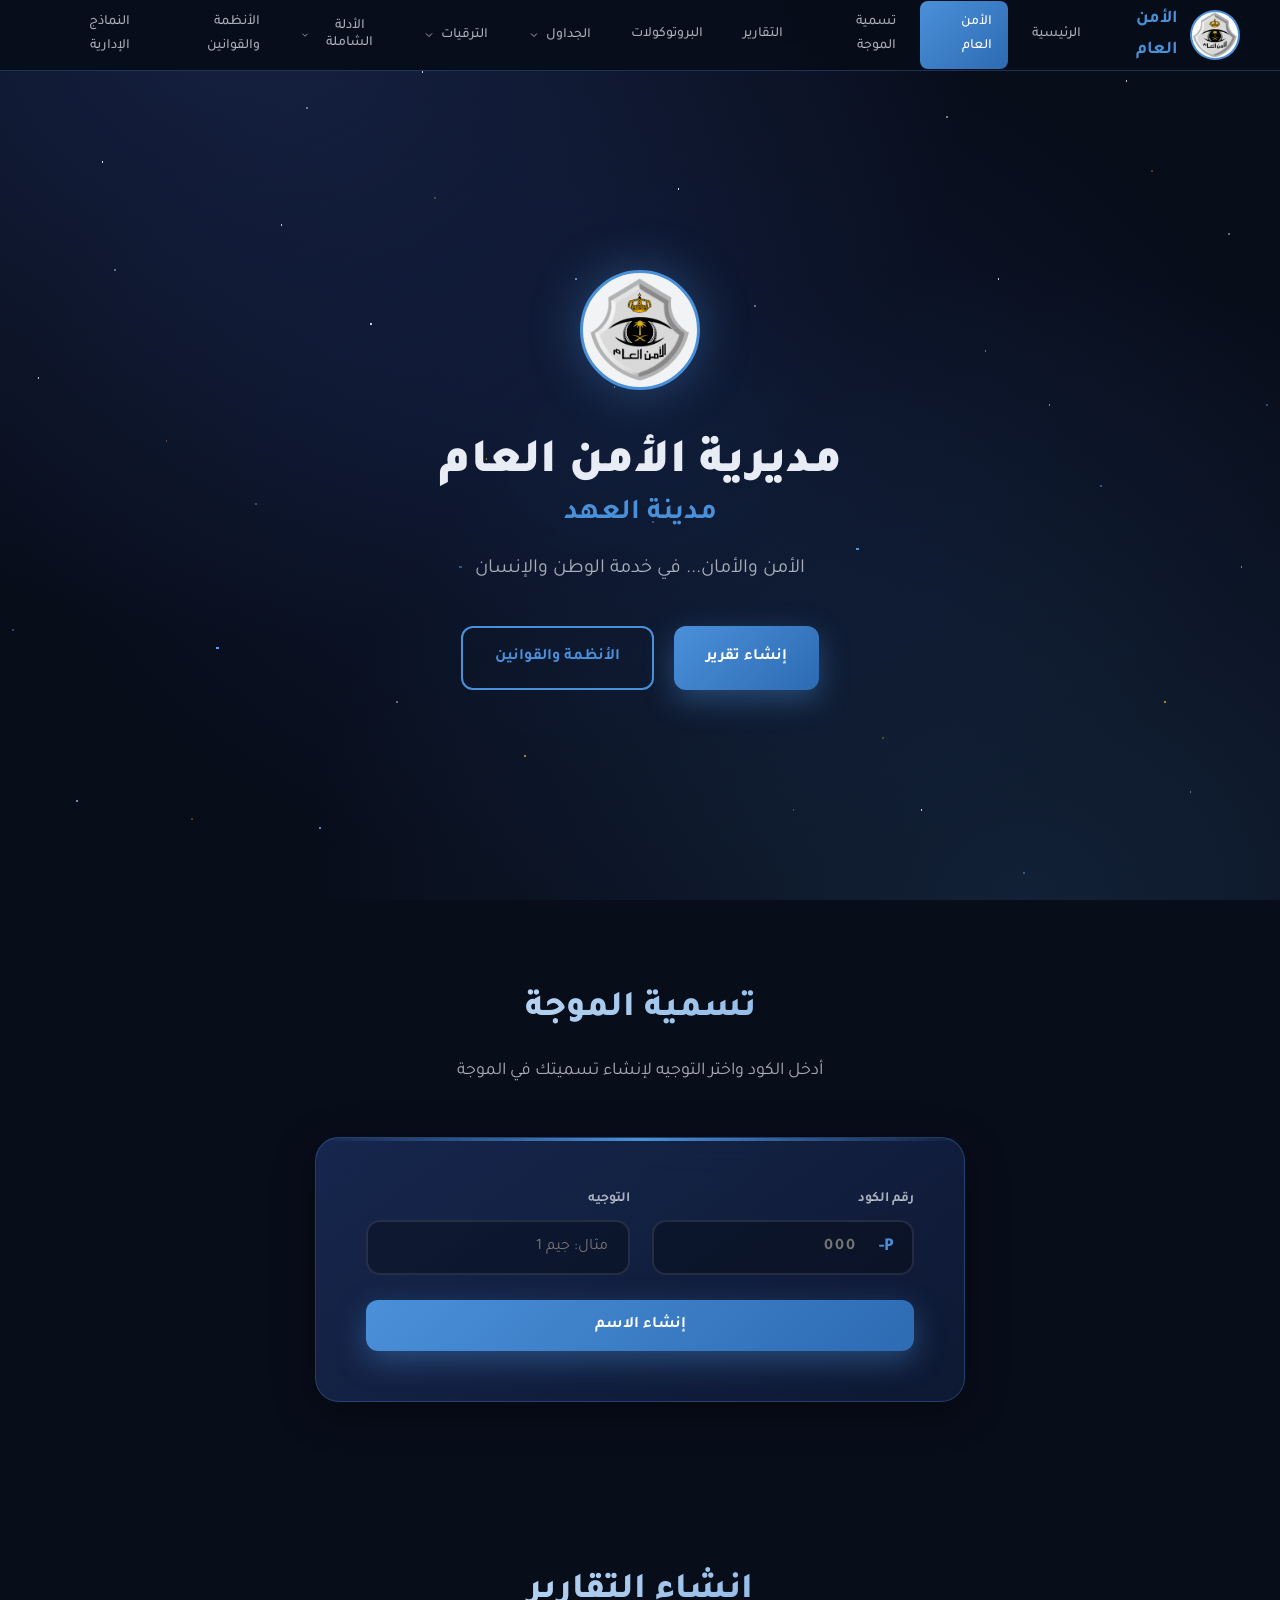
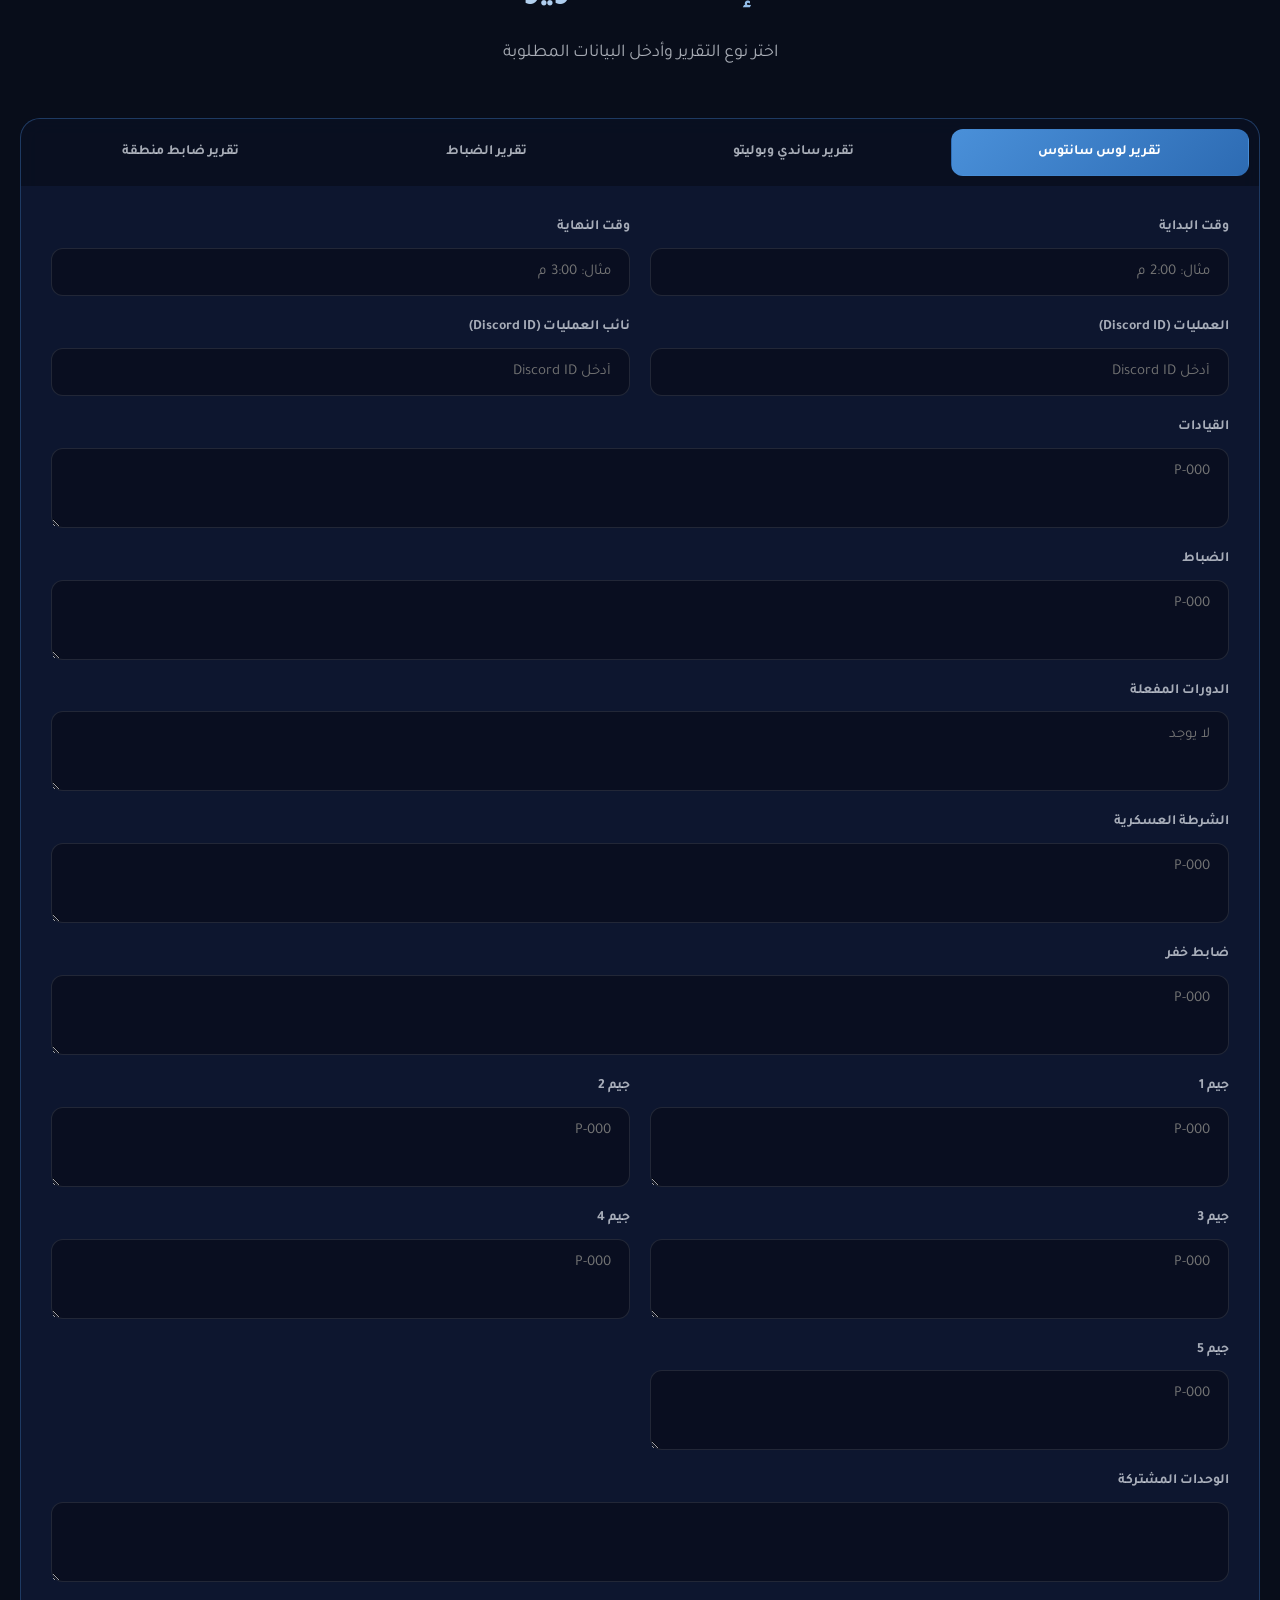
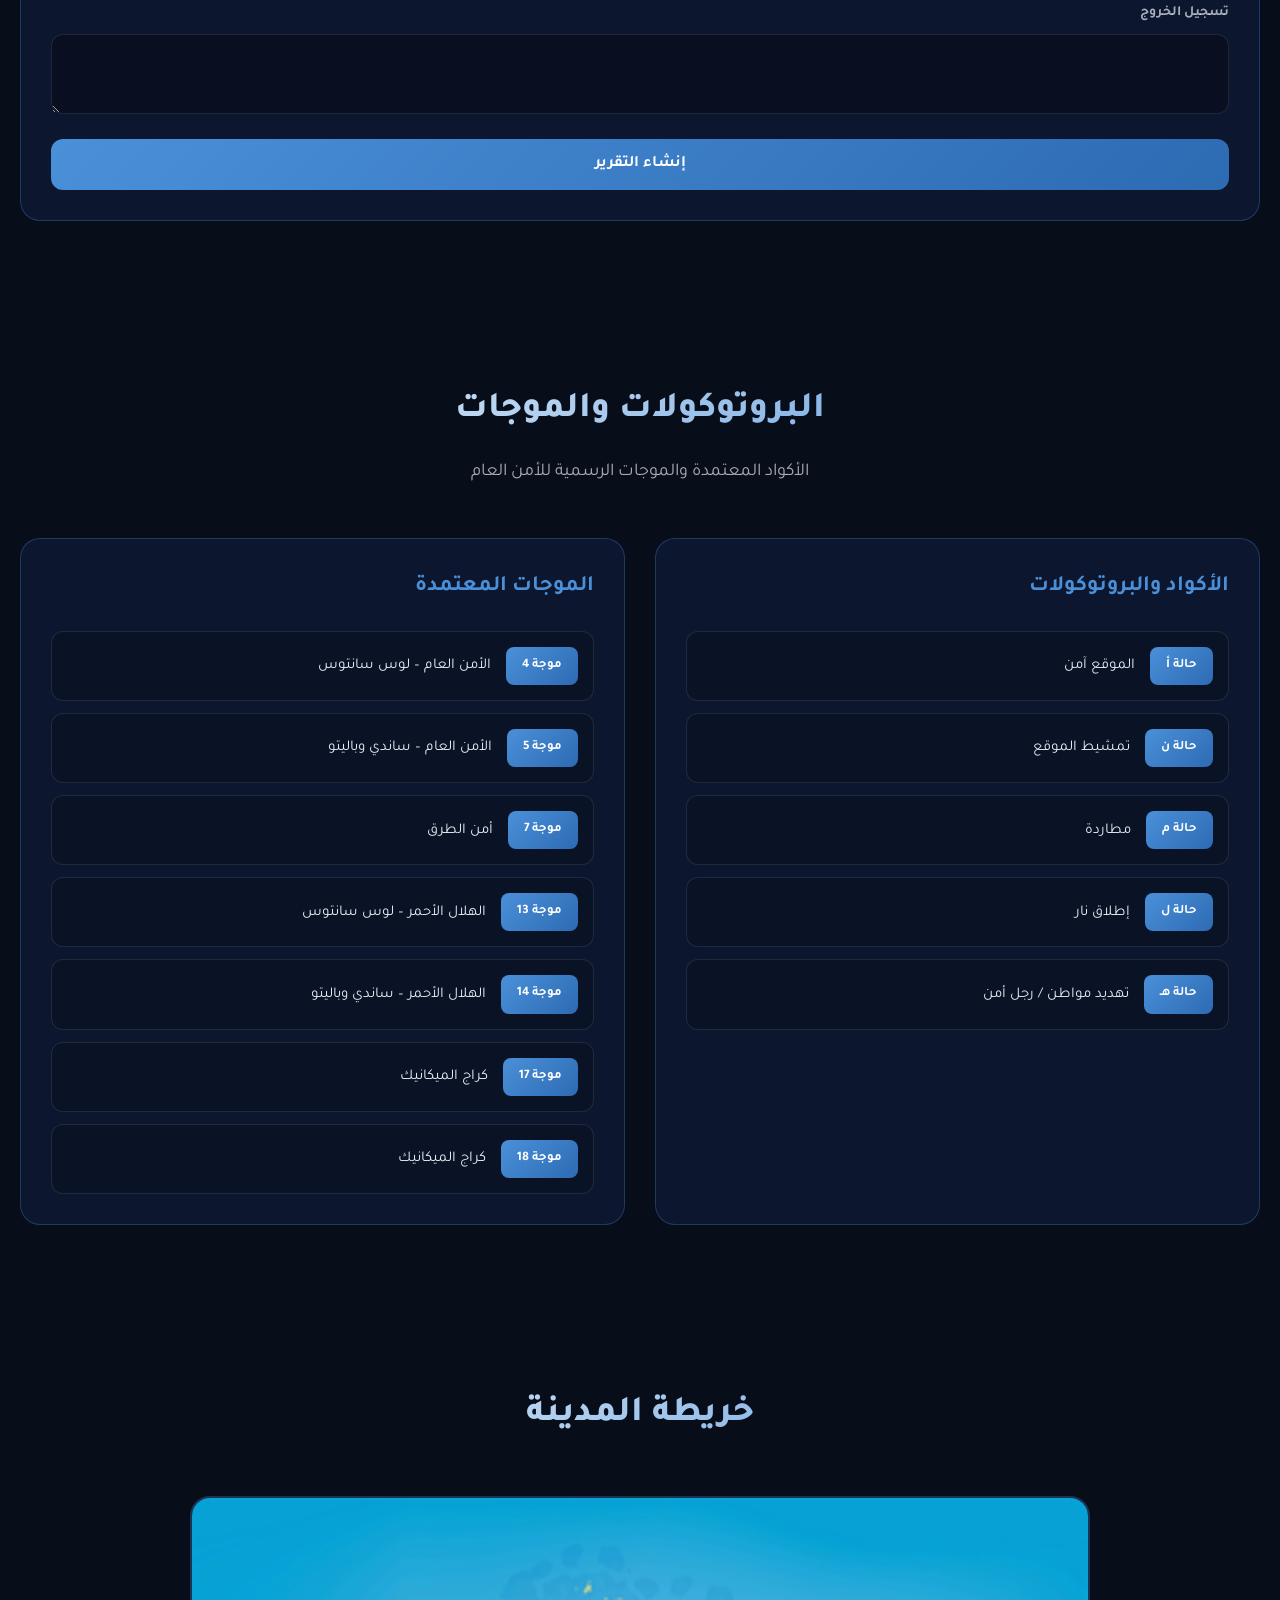
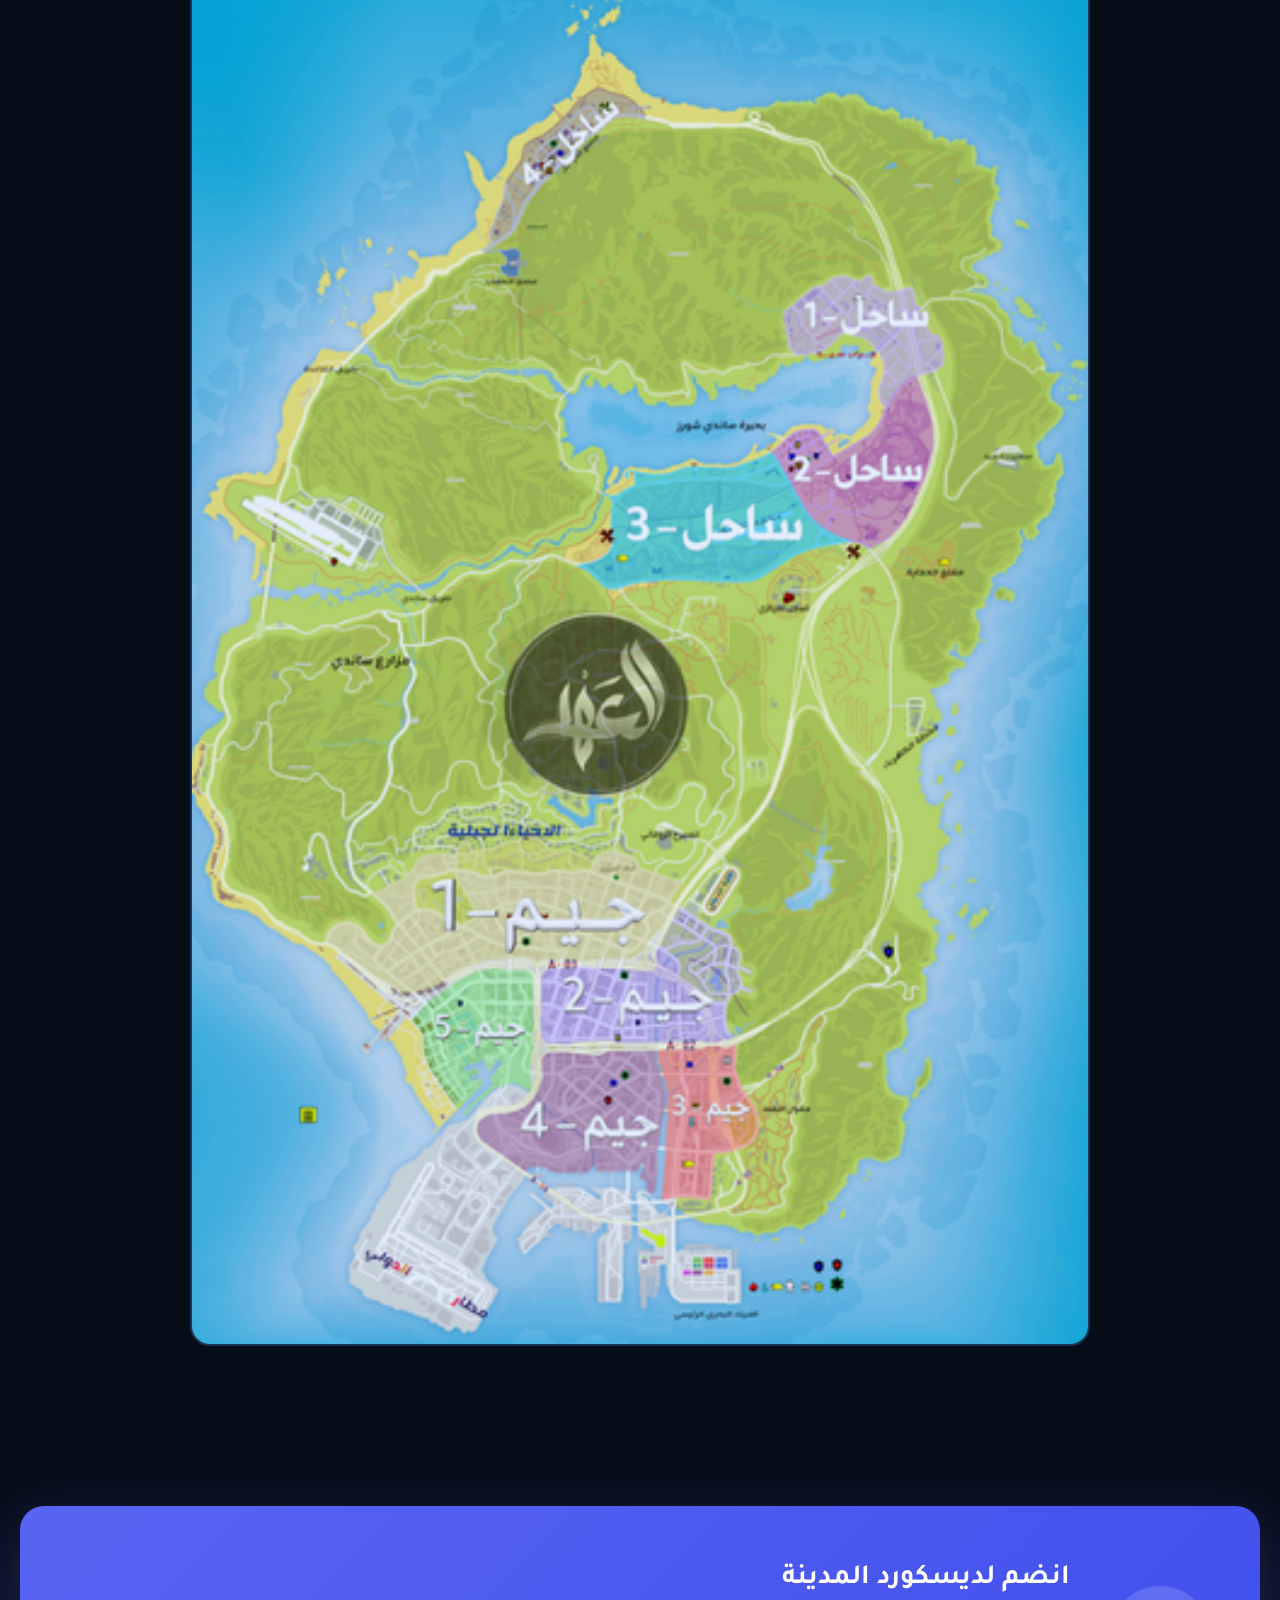
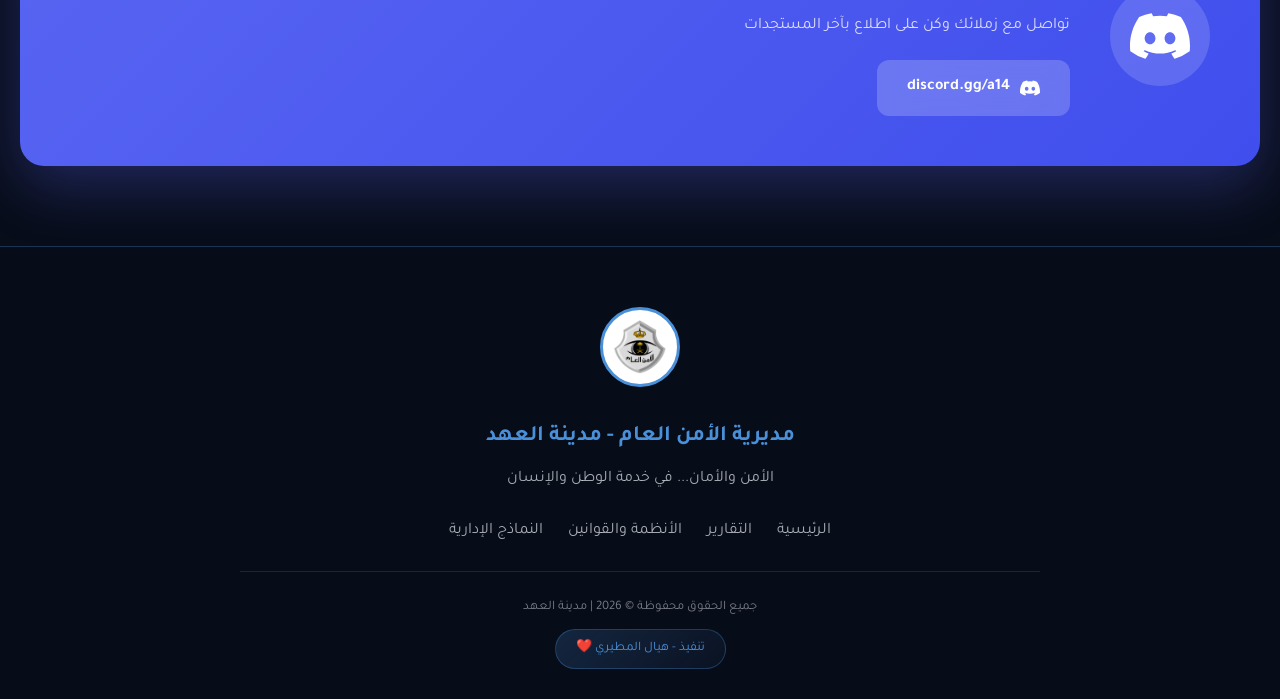
==== commit 26ace07d: "Add files via upload" ====
--- a/index.html
+++ b/index.html
@@ -243,6 +243,8 @@
           <div class="wave-item"><span class="wave-num">موجة 7</span><span class="wave-text">أمن الطرق</span></div>
           <div class="wave-item"><span class="wave-num">موجة 13</span><span class="wave-text">الهلال الأحمر – لوس سانتوس</span></div>
           <div class="wave-item"><span class="wave-num">موجة 14</span><span class="wave-text">الهلال الأحمر – ساندي وباليتو</span></div>
+          <div class="wave-item"><span class="wave-num">موجة 17</span><span class="wave-text">كراج الميكانيك</span></div>
+          <div class="wave-item"><span class="wave-num">موجة 18</span><span class="wave-text">كراج الميكانيك</span></div>
         </div>
       </div>
     </div>
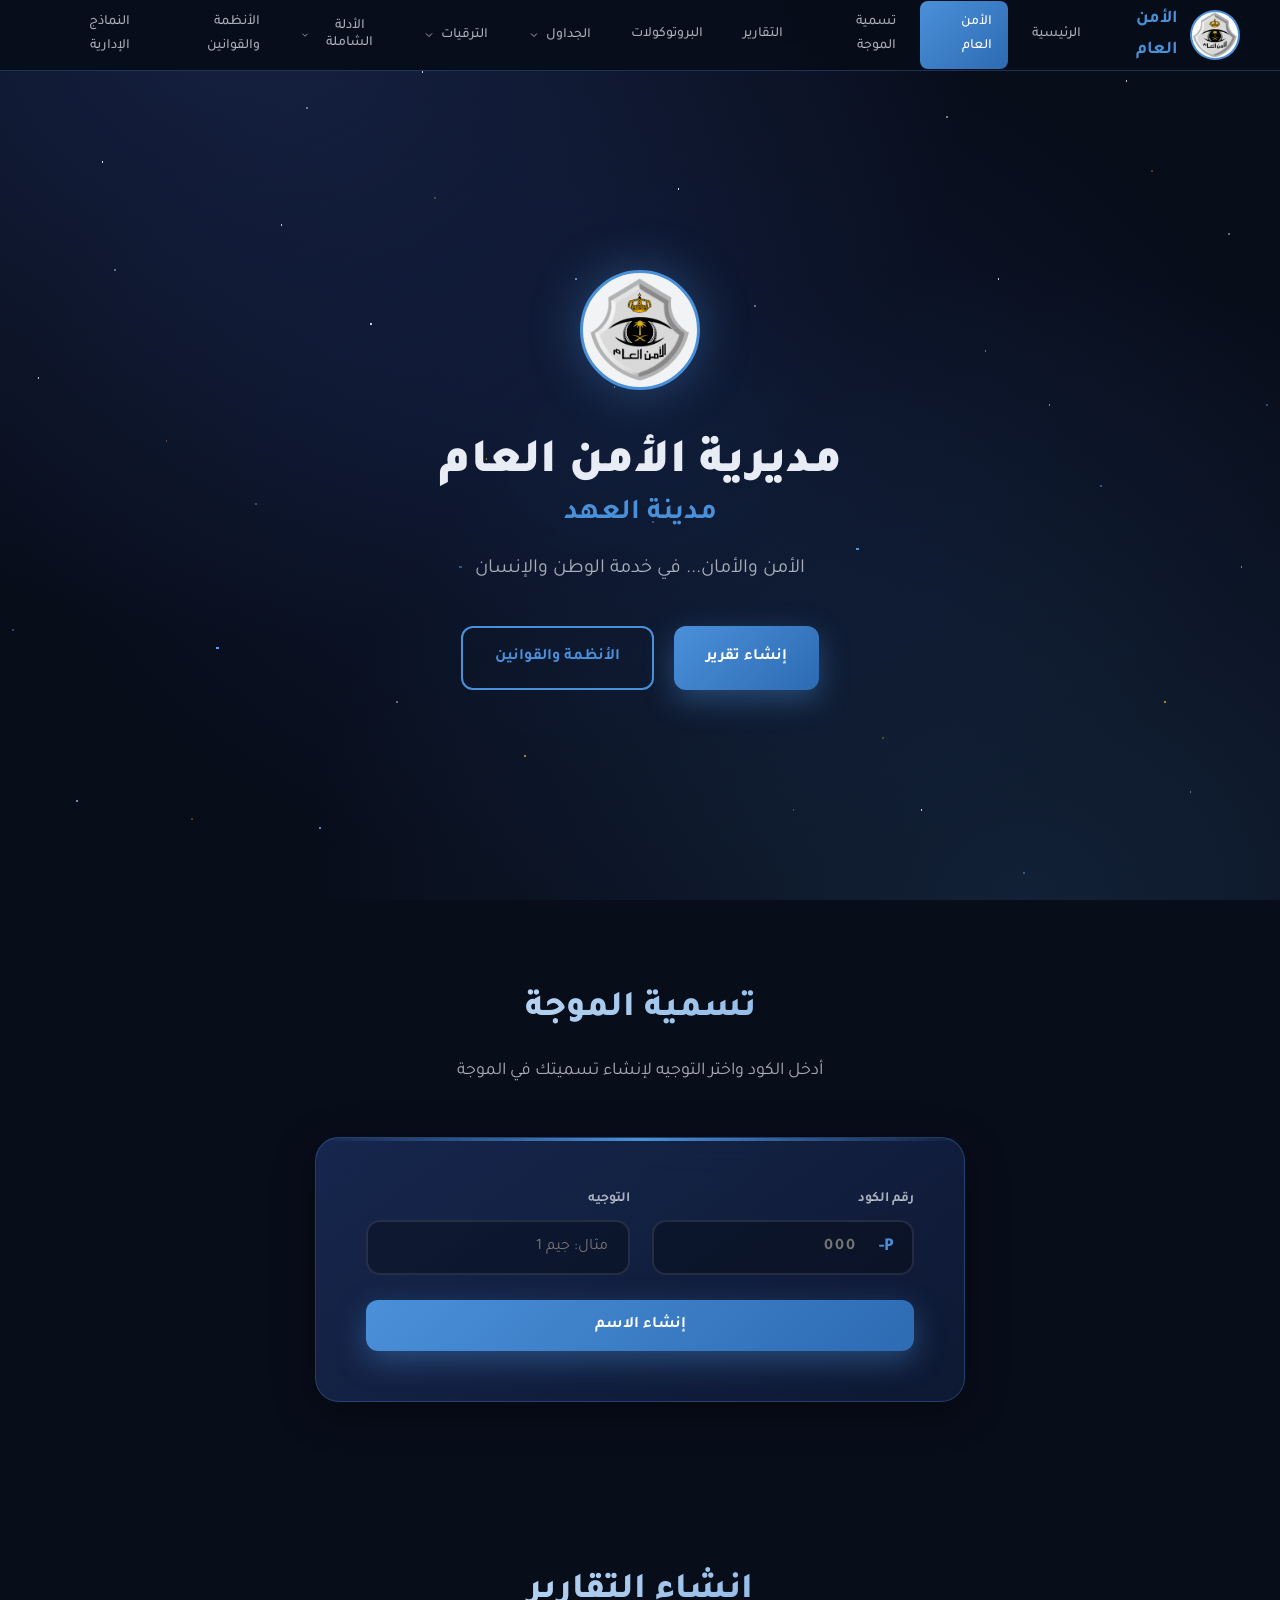
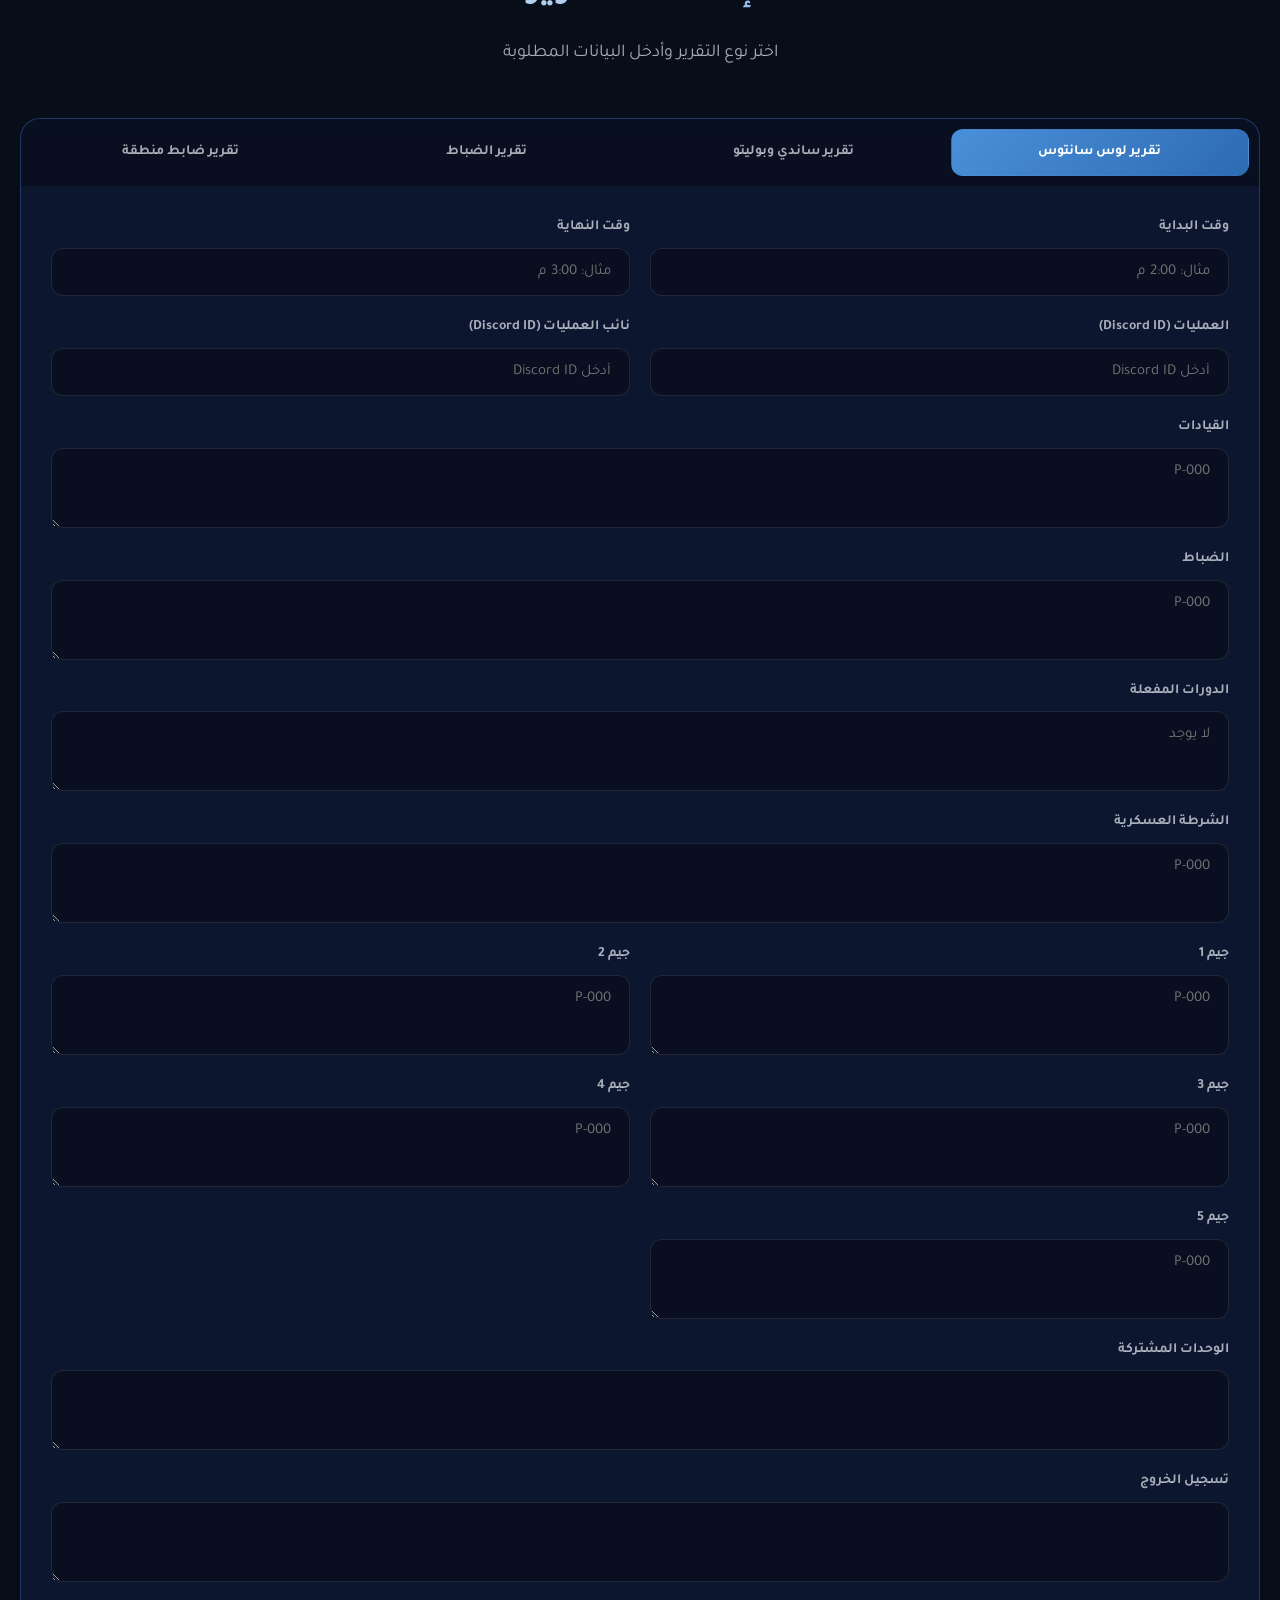
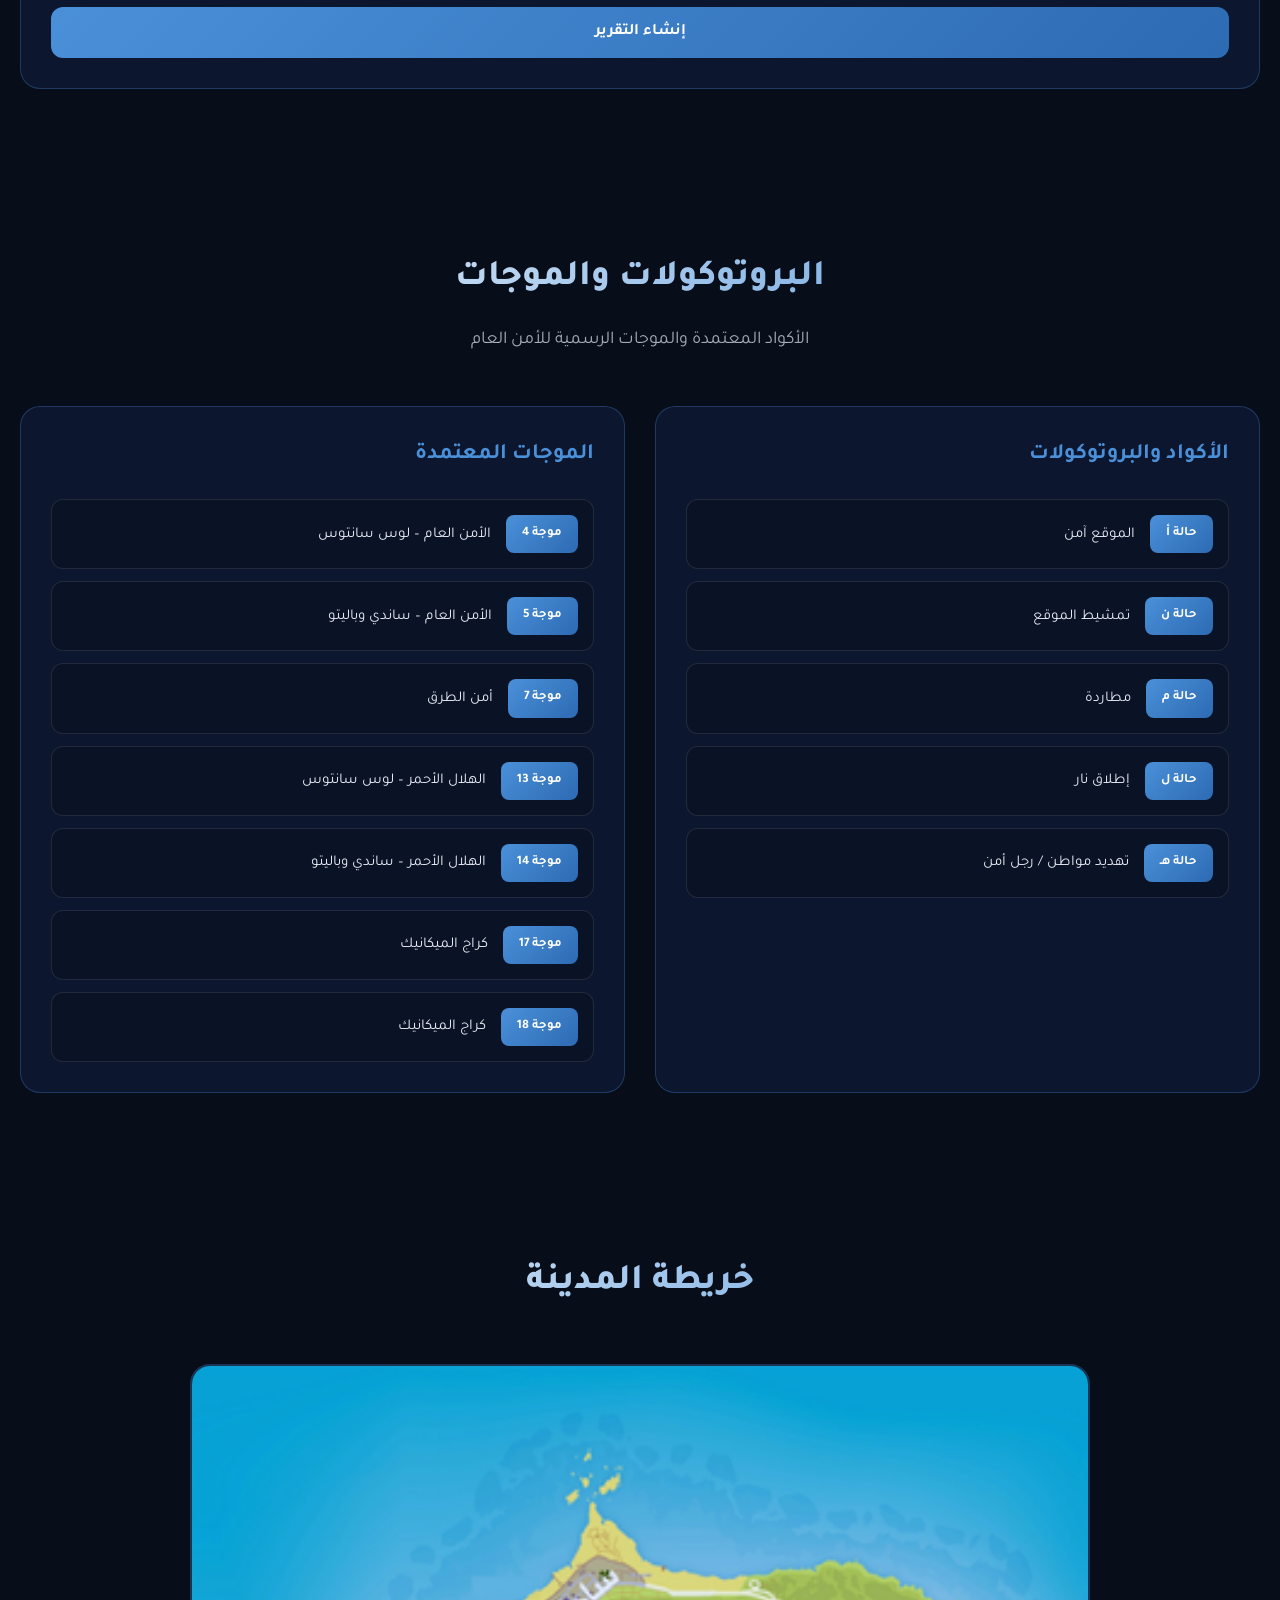
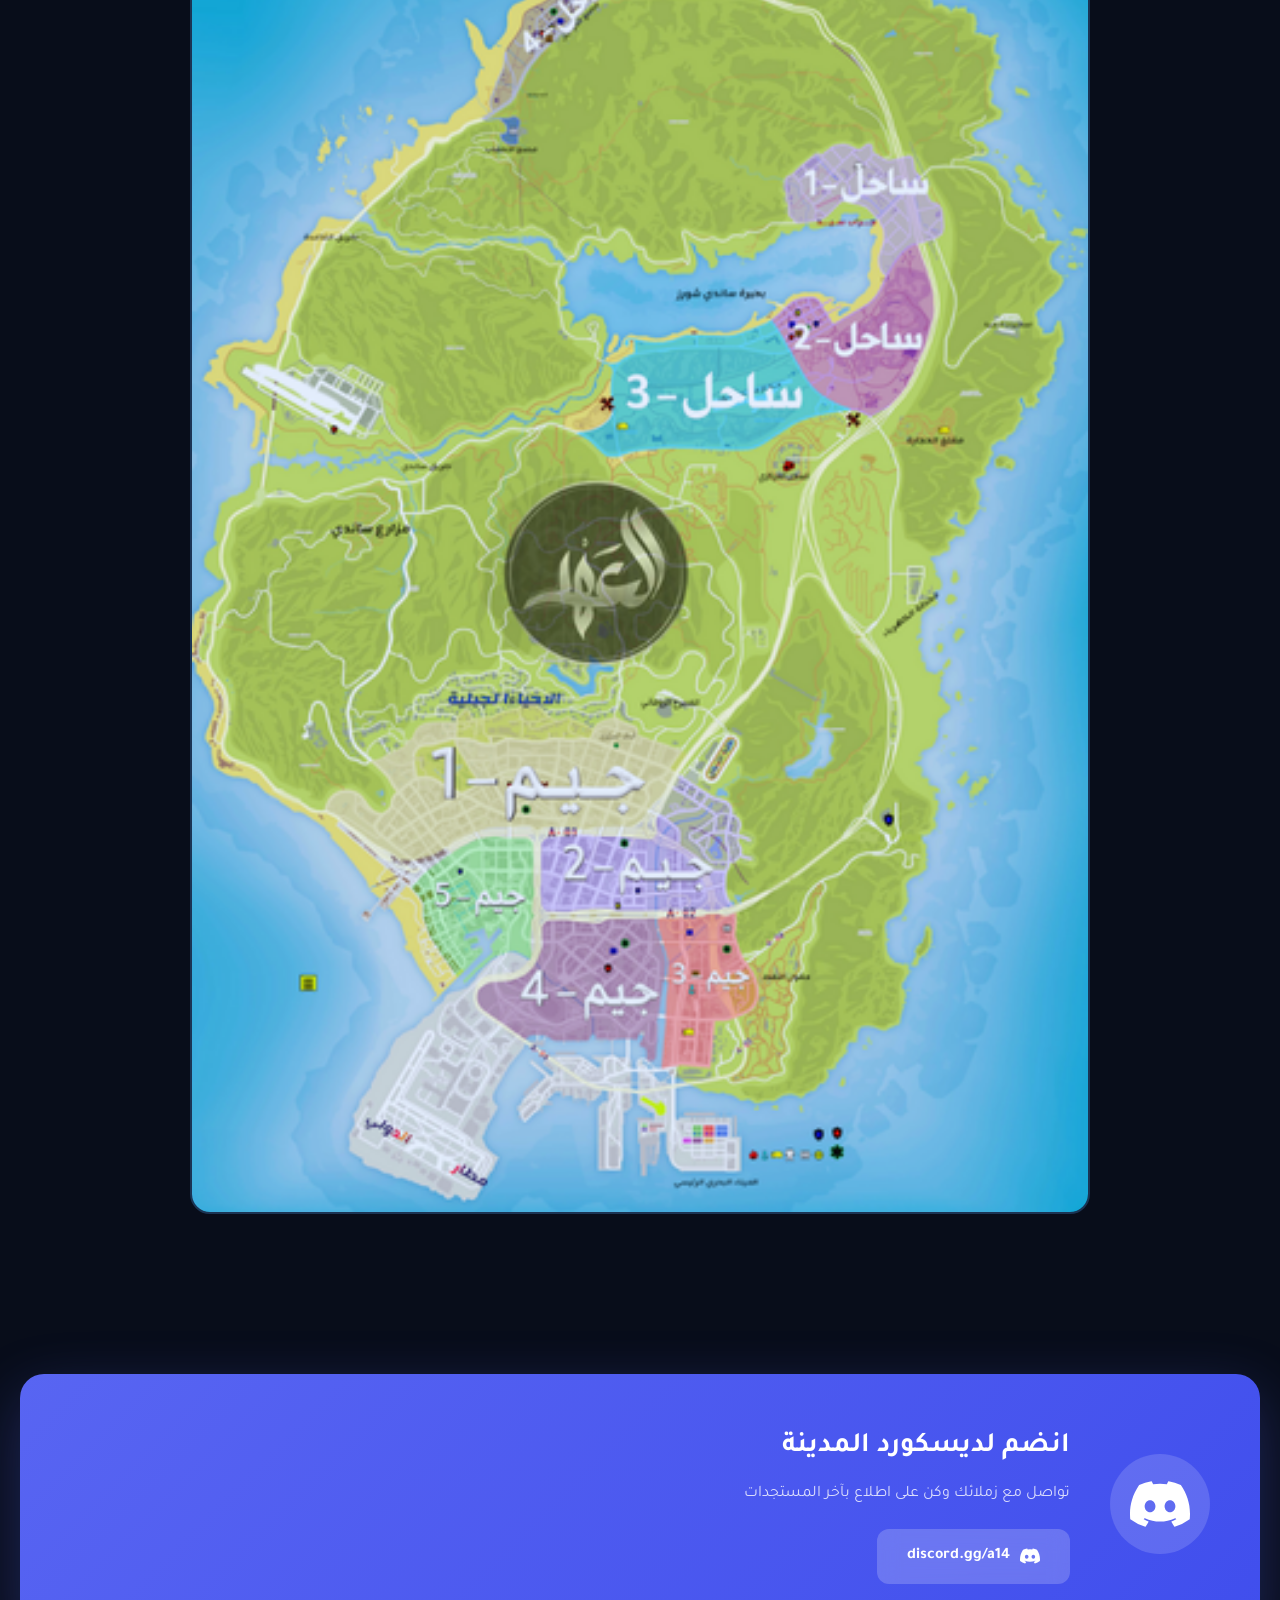
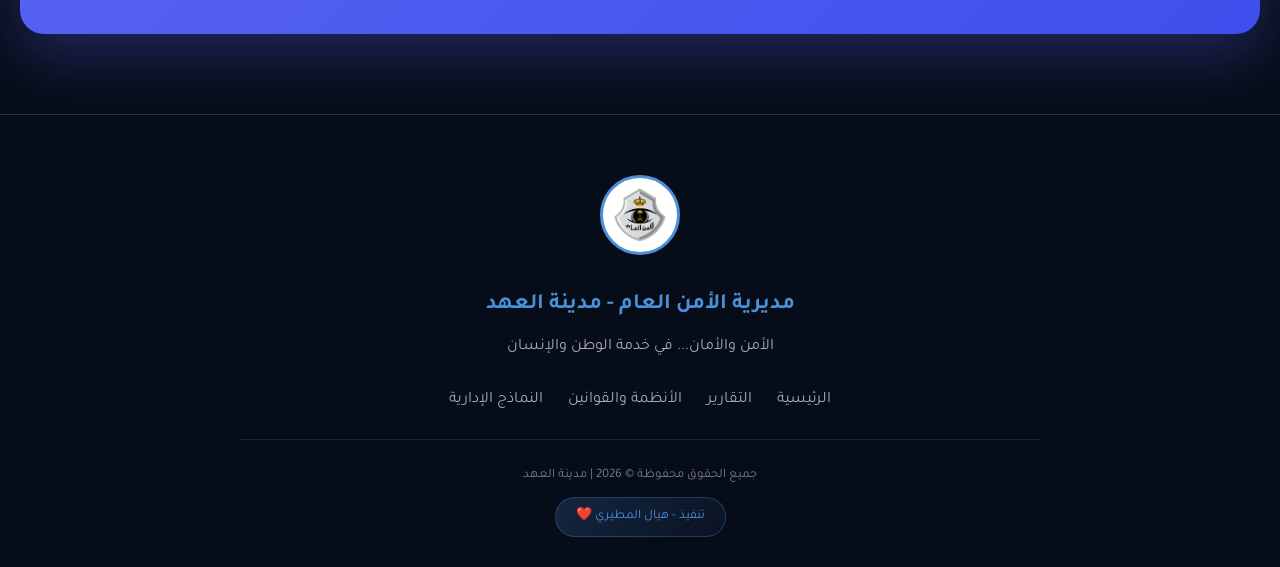
==== commit 2ed22810: "Add files via upload" ====
--- a/index.html
+++ b/index.html
@@ -127,7 +127,6 @@
             <div class="form-group full"><label>الضباط</label><textarea class="form-input" id="losOfficers" placeholder="P-000"></textarea></div>
             <div class="form-group full"><label>الدورات المفعلة</label><textarea class="form-input" id="losCourses" placeholder="لا يوجد"></textarea></div>
             <div class="form-group full"><label>الشرطة العسكرية</label><textarea class="form-input" id="losMilitary" placeholder="P-000"></textarea></div>
-            <div class="form-group full"><label>ضابط خفر</label><textarea class="form-input" id="losGuard" placeholder="P-000"></textarea></div>
             <div class="form-group"><label>جيم 1</label><textarea class="form-input" id="losJim1" placeholder="P-000"></textarea></div>
             <div class="form-group"><label>جيم 2</label><textarea class="form-input" id="losJim2" placeholder="P-000"></textarea></div>
             <div class="form-group"><label>جيم 3</label><textarea class="form-input" id="losJim3" placeholder="P-000"></textarea></div>
@@ -154,7 +153,6 @@
             <div class="form-group full"><label>الضباط</label><textarea class="form-input" id="sandyOfficers" placeholder="P-000"></textarea></div>
             <div class="form-group full"><label>الدورات المفعلة</label><textarea class="form-input" id="sandyCourses" placeholder="لا يوجد"></textarea></div>
             <div class="form-group full"><label>الشرطة العسكرية</label><textarea class="form-input" id="sandyMilitary" placeholder="P-000"></textarea></div>
-            <div class="form-group full"><label>ضابط خفر</label><textarea class="form-input" id="sandyGuard" placeholder="P-000"></textarea></div>
             <div class="form-group"><label>سين 1</label><textarea class="form-input" id="sandySin1" placeholder="P-000"></textarea></div>
             <div class="form-group"><label>سين 2</label><textarea class="form-input" id="sandySin2" placeholder="P-000"></textarea></div>
             <div class="form-group full"><label>باء 1</label><textarea class="form-input" id="sandyBa1" placeholder="P-000"></textarea></div>
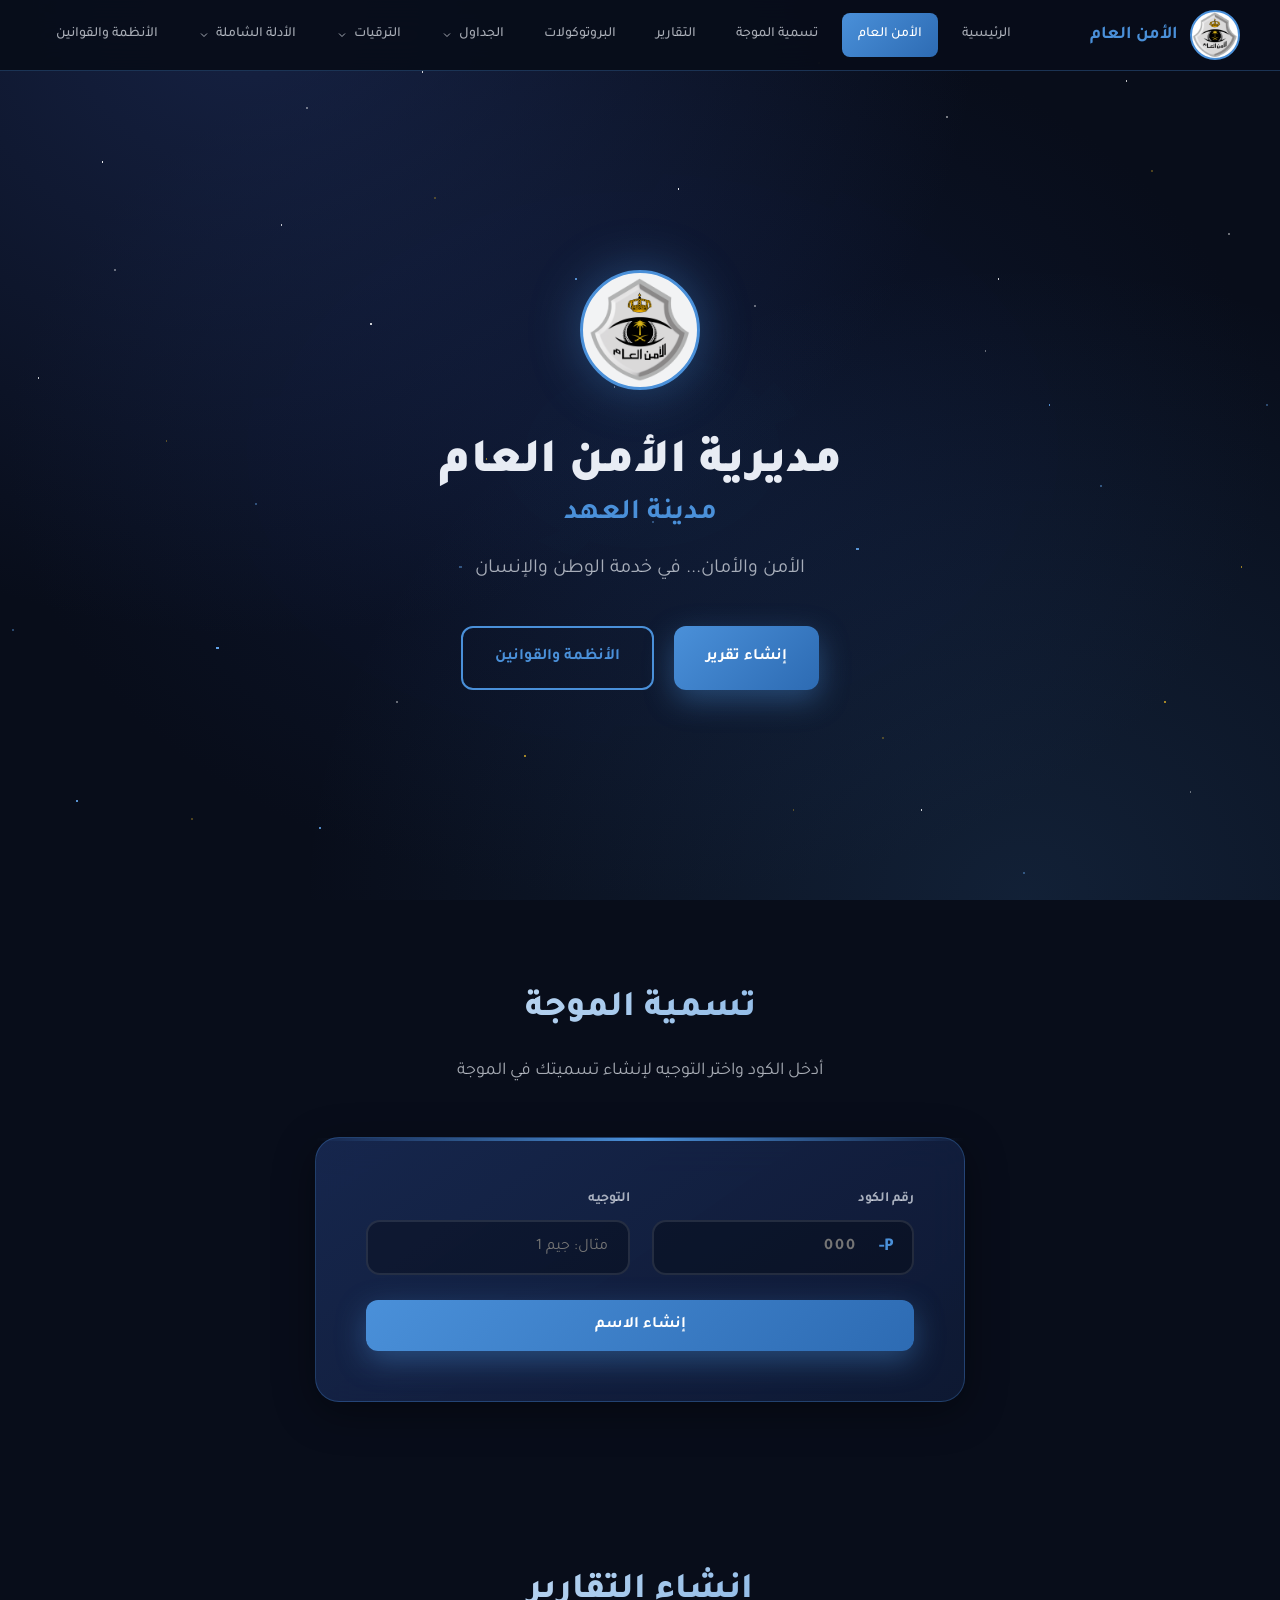
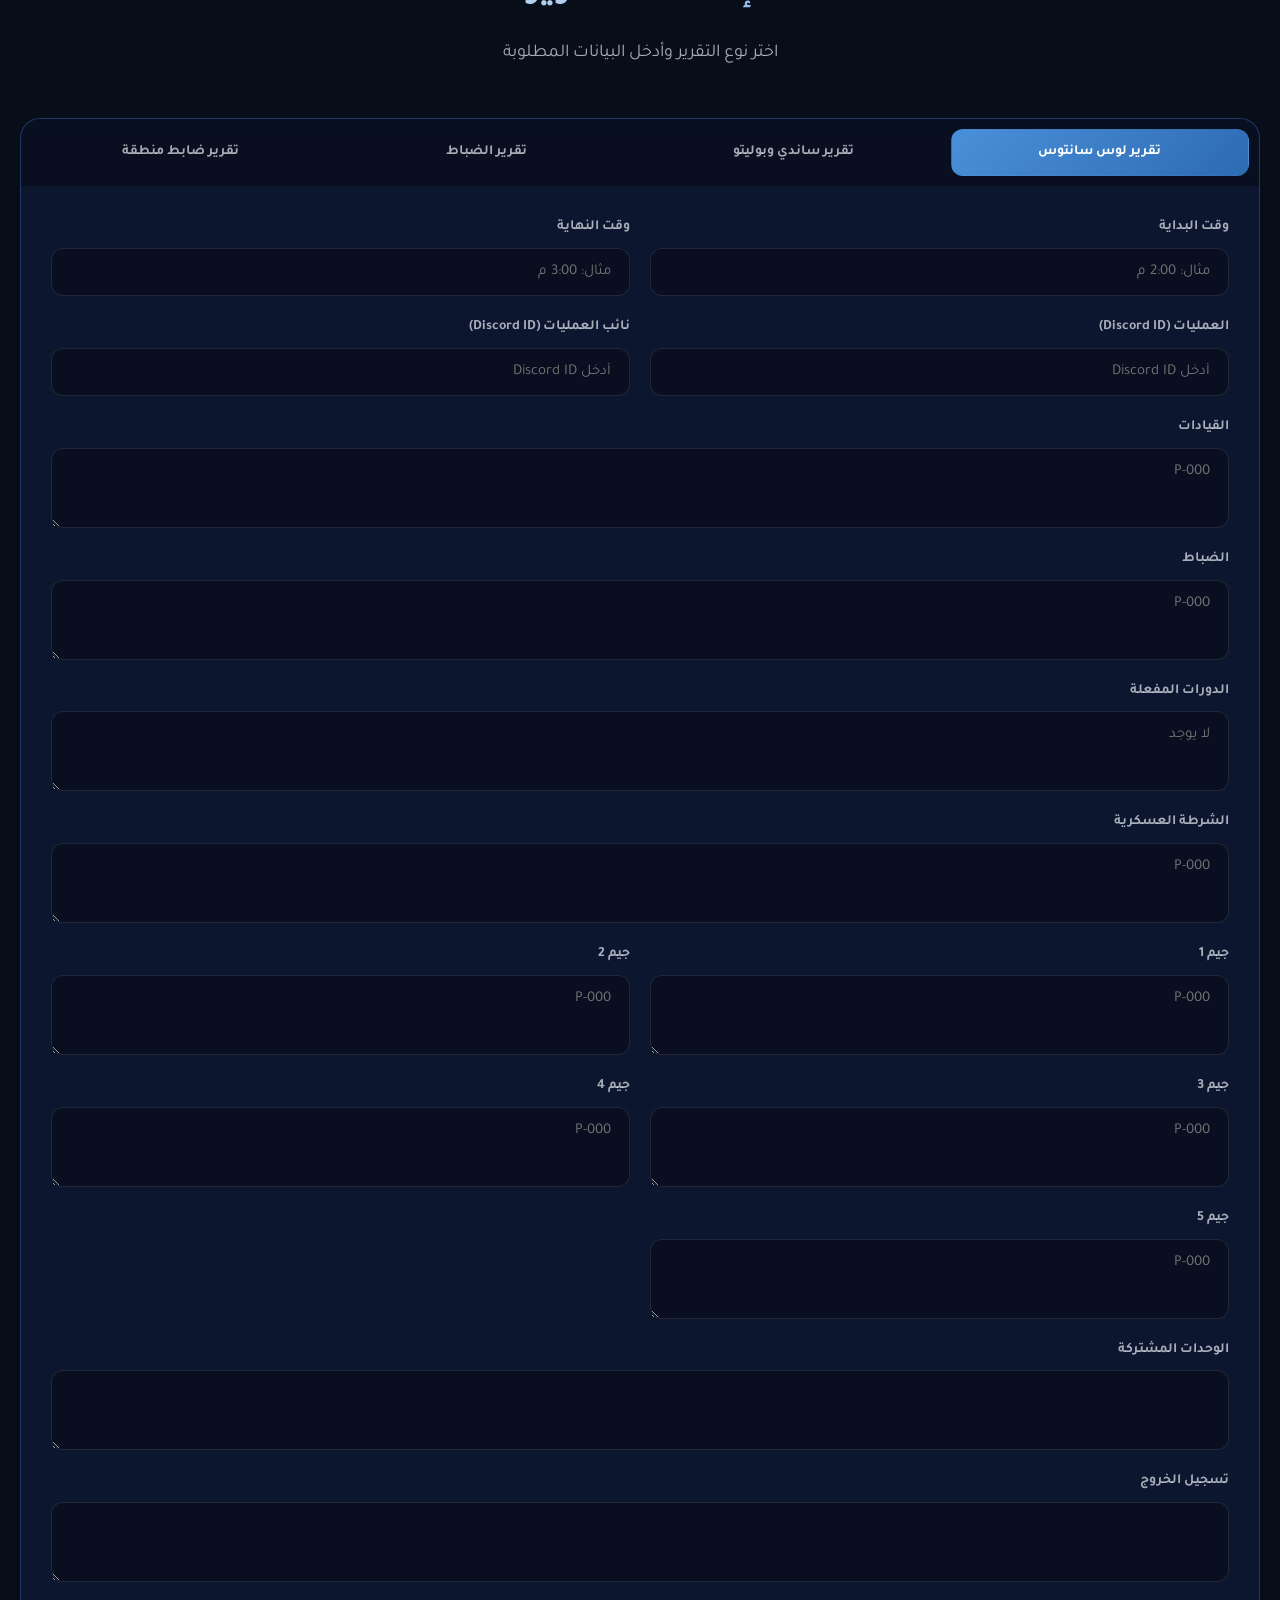
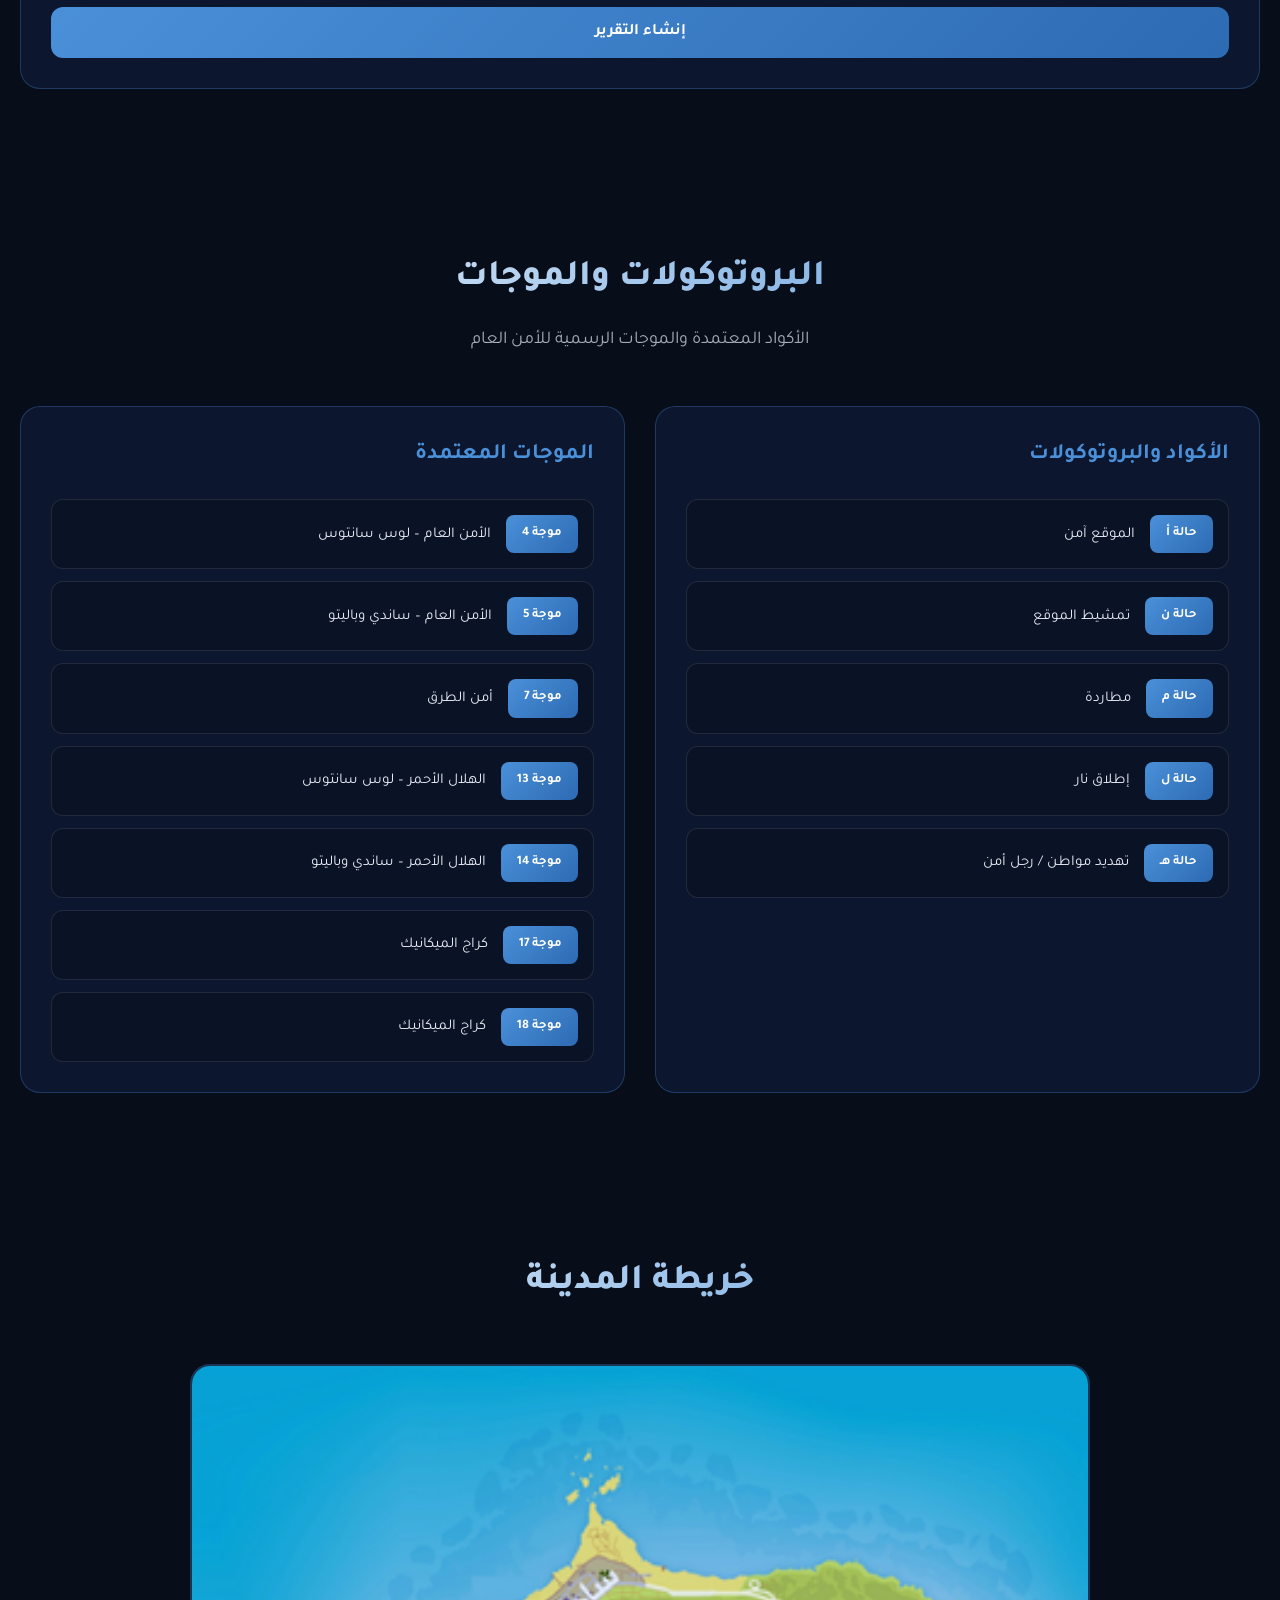
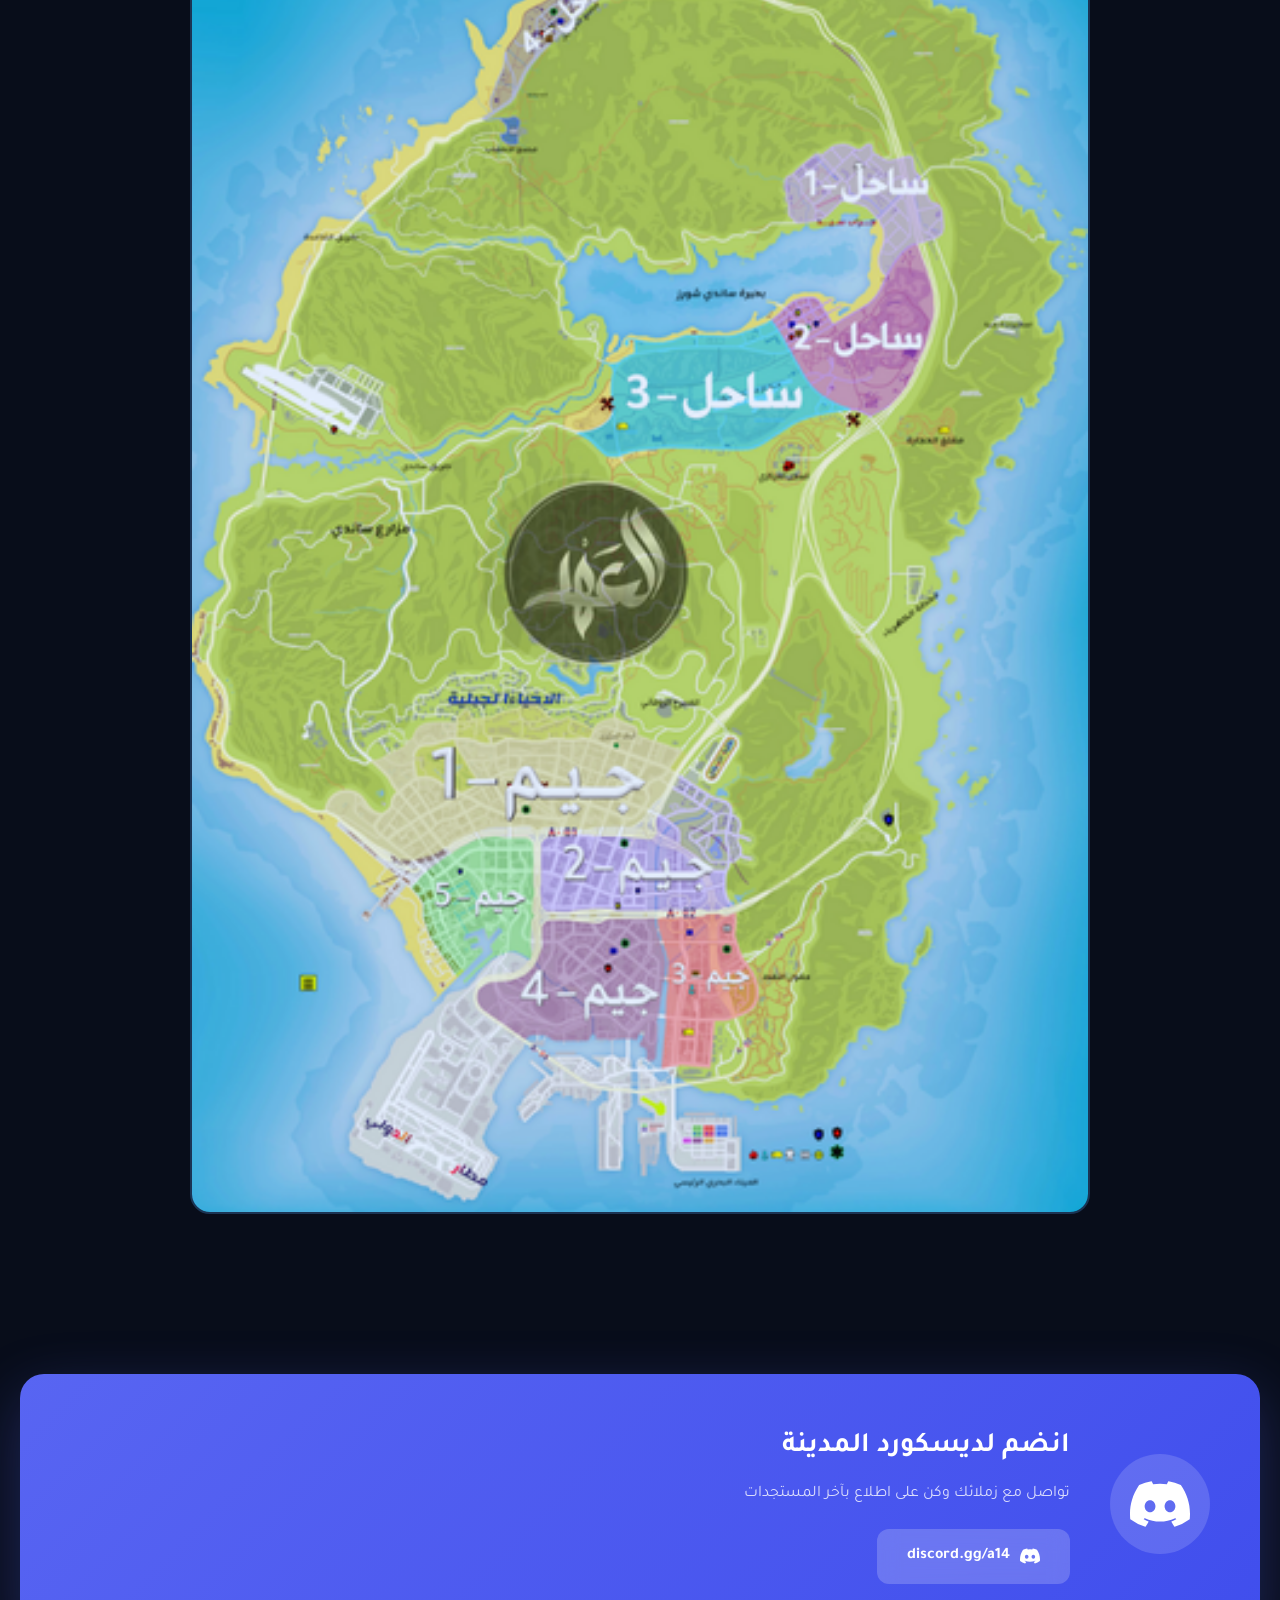
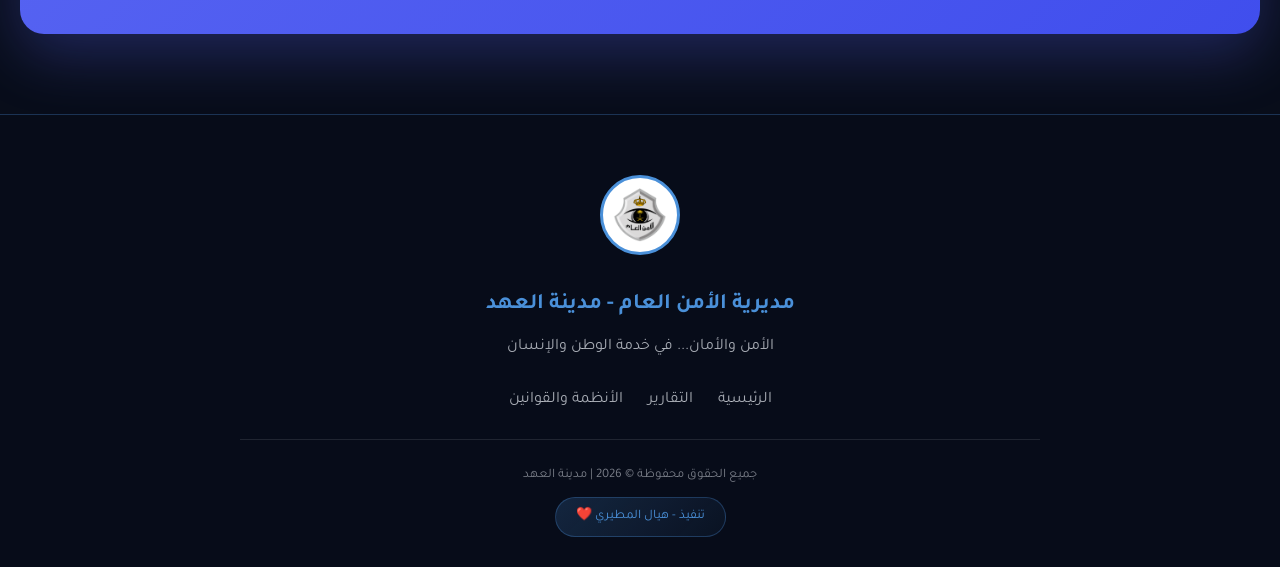
==== commit f124568b: "Add files via upload" ====
--- a/index.html
+++ b/index.html
@@ -46,7 +46,6 @@
           </div>
         </div>
         <a href="laws.html" class="nav-link">الأنظمة والقوانين</a>
-        <a href="forms.html" class="nav-link">النماذج الإدارية</a>
       </div>
       <button class="mobile-menu-btn" onclick="toggleMobileMenu()">
         <svg width="28" height="28" viewBox="0 0 24 24" fill="none" stroke="currentColor" stroke-width="2"><line x1="3" y1="6" x2="21" y2="6"></line><line x1="3" y1="12" x2="21" y2="12"></line><line x1="3" y1="18" x2="21" y2="18"></line></svg>
@@ -289,7 +288,6 @@
         <a href="#home" class="footer-link">الرئيسية</a>
         <a href="#reports" class="footer-link">التقارير</a>
         <a href="laws.html" class="footer-link">الأنظمة والقوانين</a>
-        <a href="forms.html" class="footer-link">النماذج الإدارية</a>
       </div>
       <div class="footer-divider"></div>
       <p class="footer-bottom">جميع الحقوق محفوظة © 2026 | مدينة العهد<br><span class="footer-credit">تنفيذ - هيال المطيري ❤️</span></p>
